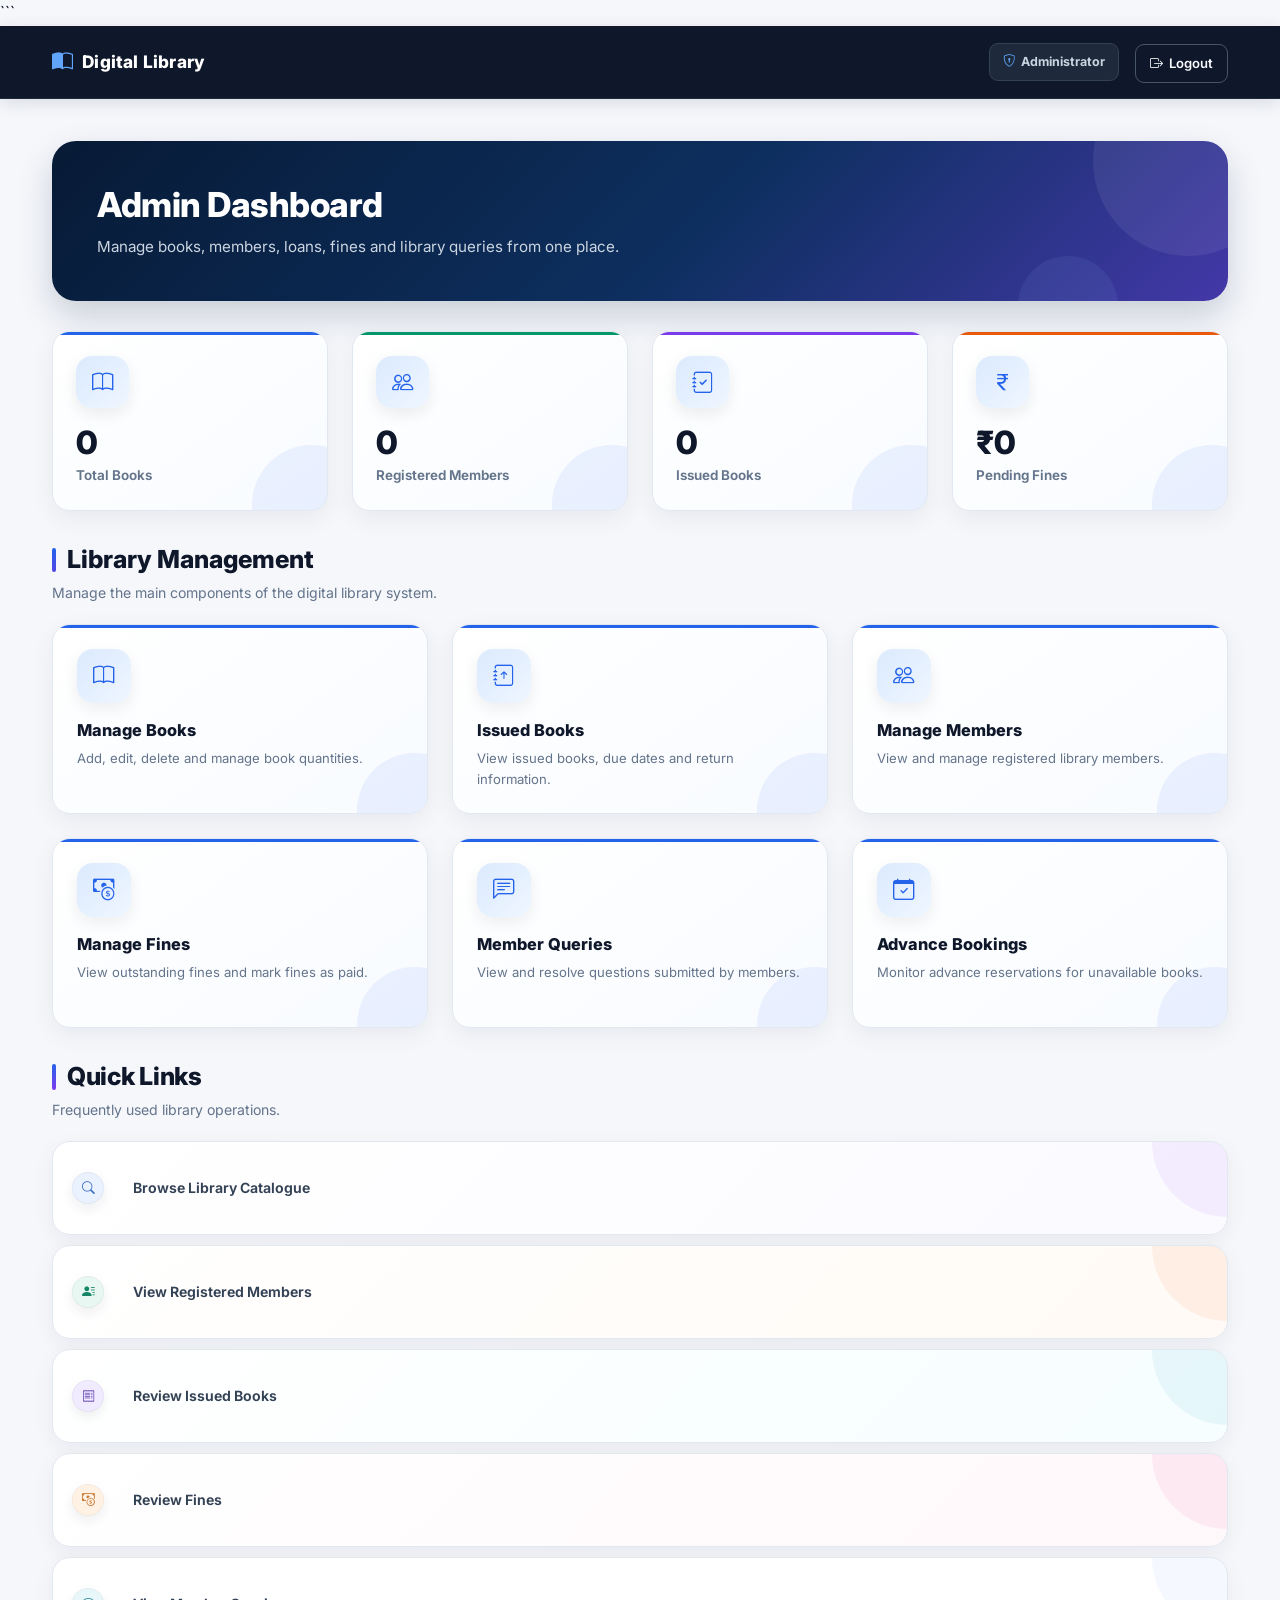
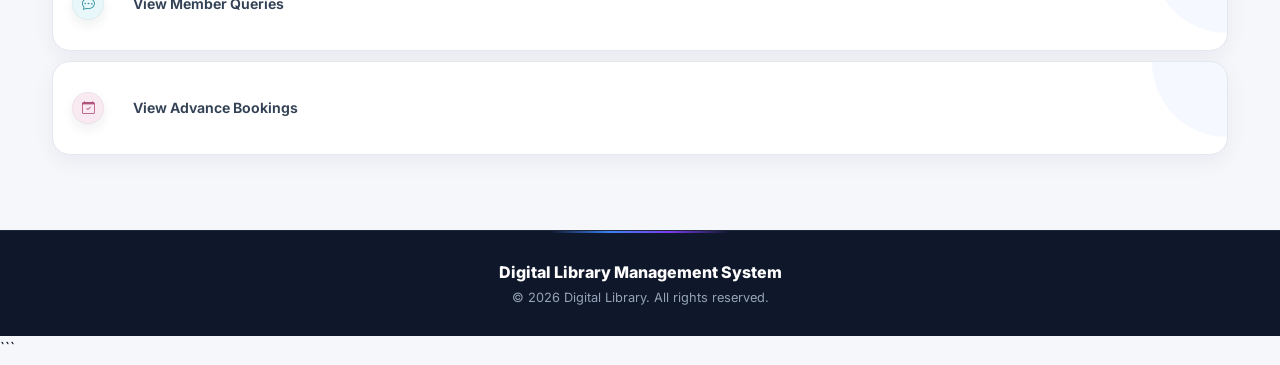
==== frontend/admin-dashboard.html @ 1538d386 "Add frontend and CORS configuration" ====
<!DOCTYPE html>

<html lang="en">

<head>

    <meta charset="UTF-8">

    <meta name="viewport"
          content="width=device-width, initial-scale=1.0">

    <title>Admin Dashboard | Digital Library</title>

    <!-- Bootstrap -->
    <link
        href="https://cdn.jsdelivr.net/npm/bootstrap@5.3.3/dist/css/bootstrap.min.css"
        rel="stylesheet">

    <!-- Bootstrap Icons -->
    <link
        href="https://cdn.jsdelivr.net/npm/bootstrap-icons@1.11.3/font/bootstrap-icons.css"
        rel="stylesheet">

    <!-- Google Font -->
    <link
        href="https://fonts.googleapis.com/css2?family=Inter:wght@400;500;600;700;800&display=swap"
        rel="stylesheet">

    <!-- Project CSS -->
    <link rel="stylesheet" href="css/style.css">

</head>

<body>

```
<!-- ================= NAVBAR ================= -->

<nav class="navbar admin-navbar">

    <div class="container">

        <a href="admin-dashboard.html" class="brand">

            <i class="bi bi-book-half"></i>

            Digital Library

        </a>


        <div class="d-flex align-items-center gap-3">

            <span class="admin-badge">

                <i class="bi bi-shield-lock"></i>

                Administrator

            </span>


            <button
                class="logout-btn"
                onclick="logout()">

                <i class="bi bi-box-arrow-right"></i>

                Logout

            </button>

        </div>

    </div>

</nav>


<!-- ================= MAIN ================= -->

<main class="dashboard-container">

    <div class="container">


        <!-- ================= WELCOME ================= -->

        <div>

            <h1 class="welcome-title">

                Admin Dashboard

            </h1>

            <p class="welcome-text">

                Manage books, members, loans, fines and library queries from one place.

            </p>

        </div>


        <!-- ================= STATISTICS ================= -->

        <div class="row g-4">


            <!-- TOTAL BOOKS -->

            <div class="col-12 col-md-6 col-lg-3">

                <div class="stat-card">

                    <div class="stat-icon">

                        <i class="bi bi-book"></i>

                    </div>

                    <div
                        id="totalBooks"
                        class="stat-number">

                        0

                    </div>

                    <div class="stat-label">

                        Total Books

                    </div>

                </div>

            </div>


            <!-- TOTAL MEMBERS -->

            <div class="col-12 col-md-6 col-lg-3">

                <div class="stat-card">

                    <div class="stat-icon">

                        <i class="bi bi-people"></i>

                    </div>

                    <div
                        id="totalMembers"
                        class="stat-number">

                        0

                    </div>

                    <div class="stat-label">

                        Registered Members

                    </div>

                </div>

            </div>


            <!-- ISSUED BOOKS -->

            <div class="col-12 col-md-6 col-lg-3">

                <div class="stat-card">

                    <div class="stat-icon">

                        <i class="bi bi-journal-check"></i>

                    </div>

                    <div
                        id="issuedBooks"
                        class="stat-number">

                        0

                    </div>

                    <div class="stat-label">

                        Issued Books

                    </div>

                </div>

            </div>


            <!-- PENDING FINES -->

            <div class="col-12 col-md-6 col-lg-3">

                <div class="stat-card">

                    <div class="stat-icon">

                        <i class="bi bi-currency-rupee"></i>

                    </div>

                    <div
                        id="pendingFines"
                        class="stat-number">

                        ₹0

                    </div>

                    <div class="stat-label">

                        Pending Fines

                    </div>

                </div>

            </div>

        </div>


        <!-- ================= MANAGEMENT ================= -->

        <section class="dashboard-section">

            <h2 class="section-title">

                Library Management

            </h2>

            <p class="section-description">

                Manage the main components of the digital library system.

            </p>


            <div class="row g-4">


                <!-- BOOKS -->

                <div class="col-12 col-md-6 col-lg-4">

                    <a
                        href="admin-books.html"
                        class="action-card">

                        <div class="action-icon">

                            <i class="bi bi-book"></i>

                        </div>

                        <div class="action-title">

                            Manage Books

                        </div>

                        <p class="action-description">

                            Add, edit, delete and manage book quantities.

                        </p>

                    </a>

                </div>


                <!-- ISSUED BOOKS -->

                <div class="col-12 col-md-6 col-lg-4">

                    <a
                        href="admin-issued-books.html"
                        class="action-card">

                        <div class="action-icon">

                            <i class="bi bi-journal-arrow-up"></i>

                        </div>

                        <div class="action-title">

                            Issued Books

                        </div>

                        <p class="action-description">

                            View issued books, due dates and return information.

                        </p>

                    </a>

                </div>


                <!-- MEMBERS -->

                <div class="col-12 col-md-6 col-lg-4">

                    <a
                        href="admin-users.html"
                        class="action-card">

                        <div class="action-icon">

                            <i class="bi bi-people"></i>

                        </div>

                        <div class="action-title">

                            Manage Members

                        </div>

                        <p class="action-description">

                            View and manage registered library members.

                        </p>

                    </a>

                </div>


                <!-- FINES -->

                <div class="col-12 col-md-6 col-lg-4">

                    <a
                        href="admin-fines.html"
                        class="action-card">

                        <div class="action-icon">

                            <i class="bi bi-cash-coin"></i>

                        </div>

                        <div class="action-title">

                            Manage Fines

                        </div>

                        <p class="action-description">

                            View outstanding fines and mark fines as paid.

                        </p>

                    </a>

                </div>


                <!-- QUERIES -->

                <div class="col-12 col-md-6 col-lg-4">

                    <a
                        href="admin-queries.html"
                        class="action-card">

                        <div class="action-icon">

                            <i class="bi bi-chat-left-text"></i>

                        </div>

                        <div class="action-title">

                            Member Queries

                        </div>

                        <p class="action-description">

                            View and resolve questions submitted by members.

                        </p>

                    </a>

                </div>


                <!-- BOOKINGS -->

                <div class="col-12 col-md-6 col-lg-4">

                    <a
                        href="admin-bookings.html"
                        class="action-card">

                        <div class="action-icon">

                            <i class="bi bi-calendar-check"></i>

                        </div>

                        <div class="action-title">

                            Advance Bookings

                        </div>

                        <p class="action-description">

                            Monitor advance reservations for unavailable books.

                        </p>

                    </a>

                </div>

            </div>

        </section>


        <!-- ================= QUICK LINKS ================= -->

        <section class="dashboard-section">

            <h2 class="section-title">

                Quick Links

            </h2>

            <p class="section-description">

                Frequently used library operations.

            </p>


            <!-- BROWSE CATALOGUE -->

            <a
                href="books.html"
                class="quick-link">

                <i class="bi bi-search"></i>

                Browse Library Catalogue

            </a>


            <!-- REGISTERED MEMBERS -->

            <a
                href="admin-users.html"
                class="quick-link">

                <i class="bi bi-person-lines-fill"></i>

                View Registered Members

            </a>


            <!-- ISSUED BOOKS -->

            <a
                href="admin-issued-books.html"
                class="quick-link">

                <i class="bi bi-receipt"></i>

                Review Issued Books

            </a>


            <!-- FINES -->

            <a
                href="admin-fines.html"
                class="quick-link">

                <i class="bi bi-cash-coin"></i>

                Review Fines

            </a>


            <!-- MEMBER QUERIES -->

            <a
                href="admin-queries.html"
                class="quick-link">

                <i class="bi bi-chat-dots"></i>

                View Member Queries

            </a>


            <!-- ADVANCE BOOKINGS -->

            <a
                href="admin-bookings.html"
                class="quick-link">

                <i class="bi bi-calendar-check"></i>

                View Advance Bookings

            </a>

        </section>

    </div>

</main>


<!-- ================= FOOTER ================= -->

<footer class="admin-footer">

    <div class="container">

        <strong>

            Digital Library Management System

        </strong>

        <br>

        © 2026 Digital Library. All rights reserved.

    </div>

</footer>


<!-- ================= JAVASCRIPT ================= -->

<script>

    function logout() {

        localStorage.removeItem("token");
        localStorage.removeItem("role");
        localStorage.removeItem("userName");
        localStorage.removeItem("userEmail");

        sessionStorage.removeItem("token");
        sessionStorage.removeItem("role");
        sessionStorage.removeItem("userName");
        sessionStorage.removeItem("userEmail");

        window.location.href = "login.html";
    }

</script>


<!-- Bootstrap JS -->

<script
    src="https://cdn.jsdelivr.net/npm/bootstrap@5.3.3/dist/js/bootstrap.bundle.min.js">
</script>
```

</body>

</html>
---- frontend/css/style.css ----
/* =========================================================
   DIGITAL LIBRARY MANAGEMENT SYSTEM
   PROFESSIONAL GLOBAL STYLESHEET
   ========================================================= */

/* =========================================================
   1. ROOT VARIABLES
   ========================================================= */

:root {
    --primary: #2563eb;
    --primary-dark: #1d4ed8;
    --primary-light: #eff6ff;

    --secondary: #0f172a;
    --secondary-light: #1e293b;

    --success: #16a34a;
    --success-light: #dcfce7;

    --warning: #d97706;
    --warning-light: #fef3c7;

    --danger: #dc2626;
    --danger-light: #fee2e2;

    --info: #0891b2;
    --info-light: #cffafe;

    --purple: #7c3aed;
    --purple-light: #f5f3ff;

    --orange: #ea580c;
    --orange-light: #fff7ed;

    --white: #ffffff;

    --bg: #f8fafc;
    --bg-soft: #f1f5f9;

    --text: #0f172a;
    --text-secondary: #475569;
    --text-muted: #64748b;

    --border: #e2e8f0;
    --border-light: #e5e7eb;

    --shadow-sm: 0 4px 12px rgba(15, 23, 42, 0.05);
    --shadow-md: 0 10px 30px rgba(15, 23, 42, 0.08);
    --shadow-lg: 0 20px 50px rgba(15, 23, 42, 0.12);

    --radius-sm: 8px;
    --radius-md: 12px;
    --radius-lg: 18px;
    --radius-xl: 24px;

    --transition: 0.25s ease;
}


/* =========================================================
   2. GLOBAL RESET
   ========================================================= */

html {
    scroll-behavior: smooth;
}

body {
    margin: 0;
    padding: 0;

    background: var(--white);
    color: var(--text);

    font-family:
        Inter,
        -apple-system,
        BlinkMacSystemFont,
        "Segoe UI",
        Roboto,
        Arial,
        sans-serif;

    line-height: 1.6;
    -webkit-font-smoothing: antialiased;
    text-rendering: optimizeLegibility;
}

* {
    box-sizing: border-box;
}

img {
    max-width: 100%;
}

a {
    text-decoration: none;
}

button,
a,
input,
select,
textarea {
    font-family: inherit;
}


/* =========================================================
   3. BOOTSTRAP OVERRIDES
   ========================================================= */

.container {
    max-width: 1200px;
}

.text-primary {
    color: var(--primary) !important;
}

.bg-primary {
    background-color: var(--primary) !important;
}

.border-primary {
    border-color: var(--primary) !important;
}


/* =========================================================
   4. NAVBAR
   ========================================================= */

.navbar {
    position: relative;
    z-index: 1000;

    background: rgba(255, 255, 255, 0.96) !important;

    border-bottom: 1px solid var(--border-light);

    box-shadow: var(--shadow-sm);

    backdrop-filter: blur(14px);
    -webkit-backdrop-filter: blur(14px);

    transition:
        background var(--transition),
        box-shadow var(--transition);
}

.navbar-brand {
    display: inline-flex;
    align-items: center;

    color: var(--secondary) !important;

    font-weight: 800;
    letter-spacing: -0.3px;
}

.navbar-brand:hover {
    color: var(--primary) !important;
}

.brand-icon {
    width: 38px;
    height: 38px;

    display: inline-flex;
    align-items: center;
    justify-content: center;

    margin-right: 9px;

    border-radius: 10px;

    background: var(--primary);
    color: var(--white);

    box-shadow:
        0 6px 14px rgba(37, 99, 235, 0.25);
}

.brand-name {
    color: var(--secondary);
    font-weight: 800;
}

.navbar .nav-link {
    margin: 3px 0;
    padding: 8px 14px !important;

    border-radius: 8px;

    color: var(--text-secondary) !important;

    font-weight: 500;

    transition:
        color var(--transition),
        background var(--transition);
}

.navbar .nav-link:hover {
    color: var(--primary) !important;
    background: var(--primary-light);
}

.navbar .nav-link.active {
    color: var(--primary) !important;
    background: var(--primary-light);
}

.navbar .login-link {
    color: var(--text) !important;
    font-weight: 600;
}

.navbar .login-link:hover {
    color: var(--primary) !important;
}

.navbar .btn {
    border-radius: 10px;
    font-weight: 600;
}


/* =========================================================
   5. BUTTONS
   ========================================================= */

.btn {
    border-radius: 10px;

    font-weight: 600;

    transition:
        transform var(--transition),
        box-shadow var(--transition),
        background var(--transition),
        border-color var(--transition);
}

.btn:hover {
    transform: translateY(-2px);
}

.btn:active {
    transform: translateY(0);
}

.btn-primary {
    background: var(--primary) !important;
    border-color: var(--primary) !important;
    color: var(--white) !important;
}

.btn-primary:hover {
    background: var(--primary-dark) !important;
    border-color: var(--primary-dark) !important;

    box-shadow:
        0 8px 20px rgba(37, 99, 235, 0.22);
}

.btn-outline-primary {
    color: var(--primary) !important;
    border-color: var(--primary) !important;
}

.btn-outline-primary:hover {
    background: var(--primary) !important;
    border-color: var(--primary) !important;
    color: var(--white) !important;
}

.btn-success {
    background: var(--success) !important;
    border-color: var(--success) !important;
    color: var(--white) !important;
}

.btn-danger {
    background: var(--danger) !important;
    border-color: var(--danger) !important;
    color: var(--white) !important;
}

.btn-secondary {
    background: var(--secondary) !important;
    border-color: var(--secondary) !important;
    color: var(--white) !important;
}

.btn-outline-dark {
    background: var(--white) !important;
    border-color: #cbd5e1 !important;
    color: var(--secondary) !important;
}

.btn-outline-dark:hover {
    background: var(--bg) !important;
    border-color: #94a3b8 !important;
    color: var(--secondary) !important;
}


/* =========================================================
   6. HOMEPAGE HERO
   ========================================================= */

.hero-section {
    position: relative;

    min-height: 650px;

    display: flex;
    align-items: center;

    overflow: hidden;

    padding: 90px 0;

    background: var(--secondary);

    isolation: isolate;
}


/* Hero image */

.hero-background-image {
    position: absolute;

    inset: 0;

    width: 100%;
    height: 100%;

    max-width: none;

    object-fit: cover;
    object-position: center right;

    z-index: -3;
}


/* Dark overlay */

.hero-section::before {
    content: "";

    position: absolute;

    inset: 0;

    background:
        linear-gradient(
            90deg,
            rgba(5, 20, 45, 0.98) 0%,
            rgba(5, 20, 45, 0.94) 25%,
            rgba(5, 20, 45, 0.78) 45%,
            rgba(5, 20, 45, 0.40) 70%,
            rgba(5, 20, 45, 0.12) 100%
        );

    z-index: -2;
}


/* Extra subtle overlay */

.hero-overlay {
    position: absolute;

    inset: 0;

    background:
        radial-gradient(
            circle at 75% 35%,
            rgba(37, 99, 235, 0.18),
            transparent 35%
        );

    z-index: -1;

    pointer-events: none;
}


/* Hero container */

.hero-section .container,
.hero-container {
    position: relative;
    z-index: 2;
}


/* Hero content */

.hero-content {
    max-width: 720px;
}

.hero-badge {
    display: inline-flex;
    align-items: center;
    gap: 8px;

    margin-bottom: 24px;

    padding: 8px 15px;

    border: 1px solid rgba(147, 197, 253, 0.35);
    border-radius: 999px;

    background: rgba(37, 99, 235, 0.16);

    color: #bfdbfe;

    font-size: 0.88rem;
    font-weight: 600;

    backdrop-filter: blur(8px);
}

.hero-badge i {
    color: #93c5fd;
}

.hero-title {
    max-width: 700px;

    margin: 0 0 24px;

    color: var(--white);

    font-size: clamp(3rem, 5vw, 4.8rem);

    line-height: 1.03;

    font-weight: 800;

    letter-spacing: -0.045em;
}

.hero-title span {
    color: #60a5fa;
}

.hero-description {
    max-width: 650px;

    margin: 0 0 32px;

    color: #cbd5e1;

    font-size: 1.08rem;

    line-height: 1.8;
}


/* Hero buttons */

.hero-buttons {
    display: flex;
    align-items: center;
    gap: 14px;

    flex-wrap: wrap;
}

.hero-primary-btn {
    min-height: 52px;

    padding: 13px 22px;

    background: var(--primary) !important;
    border-color: var(--primary) !important;

    color: var(--white) !important;

    box-shadow:
        0 10px 25px rgba(37, 99, 235, 0.25);
}

.hero-primary-btn:hover {
    background: var(--primary-dark) !important;

    box-shadow:
        0 14px 30px rgba(37, 99, 235, 0.32);
}

.hero-secondary-btn {
    min-height: 52px;

    padding: 13px 22px;

    border: 1px solid rgba(255, 255, 255, 0.30) !important;

    background: rgba(255, 255, 255, 0.08) !important;

    color: var(--white) !important;

    backdrop-filter: blur(10px);
}

.hero-secondary-btn:hover {
    background: rgba(255, 255, 255, 0.15) !important;

    border-color: rgba(255, 255, 255, 0.45) !important;
}


/* Hero stats */

.hero-stats {
    display: flex;
    align-items: center;

    gap: 30px;

    margin-top: 42px;

    flex-wrap: wrap;
}

.hero-stat {
    display: flex;
    align-items: center;
    gap: 11px;
}

.hero-stat-icon {
    width: 40px;
    height: 40px;

    display: flex;
    align-items: center;
    justify-content: center;

    border-radius: 10px;

    background: rgba(37, 99, 235, 0.18);

    color: #93c5fd;
}

.hero-stat strong {
    display: block;

    color: var(--white);

    font-size: 1.05rem;
    font-weight: 750;
}

.hero-stat span {
    display: block;

    color: #94a3b8;

    font-size: 0.78rem;
}


/* Old hero trust support */

.hero-trust {
    display: flex;
    align-items: center;
    gap: 9px;

    margin-top: 25px;

    color: #cbd5e1;
}

.hero-trust .trust-icon {
    width: 22px;
    height: 22px;

    display: inline-flex;
    align-items: center;
    justify-content: center;

    border-radius: 50%;

    background: var(--success-light);
    color: var(--success);

    font-size: 0.75rem;
}


/* =========================================================
   7. OLD / OPTIONAL HERO VISUAL
   ========================================================= */

.hero-visual {
    position: relative;

    width: 100%;

    padding: 20px;
}

.library-preview-card {
    position: relative;

    padding: 22px;

    border: 1px solid rgba(255, 255, 255, 0.15);
    border-radius: 20px;

    background: rgba(255, 255, 255, 0.95);

    box-shadow:
        0 25px 60px rgba(0, 0, 0, 0.18);

    backdrop-filter: blur(12px);
}

.preview-header {
    display: flex;
    align-items: center;
    justify-content: space-between;

    margin-bottom: 18px;
}

.profile-circle {
    width: 38px;
    height: 38px;

    display: flex;
    align-items: center;
    justify-content: center;

    border-radius: 50%;

    background: var(--primary-light);
    color: var(--primary);
}

.preview-search {
    height: 42px;

    display: flex;
    align-items: center;

    padding: 0 13px;

    border: 1px solid var(--border);
    border-radius: 10px;

    background: var(--bg);

    color: var(--text-muted);
}

.stat-card {
    padding: 15px;

    border: 1px solid var(--border);
    border-radius: 14px;

    background: var(--white);
}

.stat-icon {
    width: 38px;
    height: 38px;

    display: flex;
    align-items: center;
    justify-content: center;

    margin-bottom: 10px;

    border-radius: 10px;
}

.stat-icon.blue {
    background: var(--primary-light);
    color: var(--primary);
}

.stat-icon.green {
    background: var(--success-light);
    color: var(--success);
}

.recent-book {
    display: flex;
    align-items: center;
    gap: 12px;

    padding: 12px;

    border: 1px solid var(--border);
    border-radius: 12px;

    background: var(--white);
}

.book-cover {
    width: 42px;
    height: 55px;

    flex-shrink: 0;

    display: flex;
    align-items: center;
    justify-content: center;

    border-radius: 6px;

    background:
        linear-gradient(
            135deg,
            #1d4ed8,
            #60a5fa
        );

    color: var(--white);
}

.available-badge {
    display: inline-block;

    padding: 5px 10px;

    border-radius: 999px;

    background: var(--success-light);
    color: #15803d;

    font-size: 0.72rem;
    font-weight: 700;
}

.floating-card {
    position: absolute;

    right: -10px;
    bottom: 5px;

    display: flex;
    align-items: center;
    gap: 10px;

    max-width: 280px;

    padding: 14px 17px;

    border: 1px solid var(--border);
    border-radius: 15px;

    background: var(--white);

    box-shadow:
        0 18px 40px rgba(15, 23, 42, 0.14);
}

.floating-icon {
    width: 36px;
    height: 36px;

    display: flex;
    align-items: center;
    justify-content: center;

    flex-shrink: 0;

    border-radius: 9px;

    background: var(--success-light);
    color: var(--success);
}


/* =========================================================
   8. STATISTICS SECTION
   ========================================================= */

.stats-section {
    padding: 70px 0;

    background: var(--bg);

    border-top: 1px solid var(--border-light);
    border-bottom: 1px solid var(--border-light);
}

.stats-section .main-stat {
    padding: 20px;

    text-align: center;
}

.stats-section .main-stat h3,
.stats-section .main-stat .stat-number {
    margin-bottom: 8px;

    color: var(--secondary);

    font-size: 2.2rem;

    line-height: 1.1;

    font-weight: 800;

    letter-spacing: -0.03em;
}

.stats-section .main-stat p {
    margin: 0;

    color: var(--text-muted);

    font-size: 0.95rem;
    font-weight: 500;
}


/* =========================================================
   9. FEATURES SECTION
   ========================================================= */

.features-section {
    position: relative;

    padding: 90px 0;

    background: var(--white);
}

.features-section .section-heading {
    max-width: 700px;

    margin: 0 auto 55px;

    text-align: center;
}

.features-section .section-heading h2,
.section-heading h2 {
    margin-bottom: 14px;

    color: var(--secondary);

    font-size: clamp(2rem, 4vw, 2.8rem);

    line-height: 1.15;

    font-weight: 800;

    letter-spacing: -0.035em;
}

.features-section .section-heading p,
.section-heading p {
    max-width: 620px;

    margin: 0 auto;

    color: var(--text-muted);

    font-size: 1rem;

    line-height: 1.7;
}


/* Feature card */

.features-section .feature-card {
    position: relative;

    height: 100%;

    padding: 30px;

    overflow: hidden;

    border: 1px solid var(--border-light);
    border-radius: 18px;

    background: var(--white);

    box-shadow:
        0 5px 18px rgba(15, 23, 42, 0.04);

    transition:
        transform 0.3s ease,
        box-shadow 0.3s ease,
        border-color 0.3s ease;
}

.features-section .feature-card::before {
    content: "";

    position: absolute;

    top: 0;
    left: 30px;
    right: 30px;

    height: 3px;

    border-radius: 0 0 8px 8px;

    background: var(--primary);

    opacity: 0;

    transition: opacity 0.3s ease;
}

.features-section .feature-card:hover {
    transform: translateY(-7px);

    border-color: #dbeafe;

    box-shadow:
        0 18px 40px rgba(15, 23, 42, 0.09);
}

.features-section .feature-card:hover::before {
    opacity: 1;
}


/* Feature icon */

.features-section .feature-icon {
    width: 52px;
    height: 52px;

    display: flex;
    align-items: center;
    justify-content: center;

    margin-bottom: 22px;

    border-radius: 14px;

    font-size: 1.3rem;
}

.feature-icon.blue {
    background: var(--primary-light);
    color: var(--primary);
}

.feature-icon.purple {
    background: var(--purple-light);
    color: var(--purple);
}

.feature-icon.green {
    background: #f0fdf4;
    color: var(--success);
}

.feature-icon.orange {
    background: var(--orange-light);
    color: var(--orange);
}

.feature-icon.red {
    background: #fef2f2;
    color: var(--danger);
}

.feature-icon.cyan {
    background: #ecfeff;
    color: var(--info);
}

.features-section .feature-card h4 {
    margin-bottom: 11px;

    color: var(--secondary);

    font-size: 1.15rem;

    font-weight: 700;
}

.features-section .feature-card p {
    margin: 0;

    color: var(--text-muted);

    font-size: 0.93rem;

    line-height: 1.7;
}


/* =========================================================
   10. CTA SECTION
   ========================================================= */

.cta-section {
    padding: 90px 0;

    background: var(--white);
}

.cta-section .cta-card {
    position: relative;

    overflow: hidden;

    padding: 65px 45px;

    border-radius: 24px;

    background:
        linear-gradient(
            135deg,
            #0f172a,
            #172554
        );

    text-align: center;

    box-shadow:
        0 20px 50px rgba(15, 23, 42, 0.15);
}

.cta-section .cta-card::before {
    content: "";

    position: absolute;

    width: 260px;
    height: 260px;

    top: -130px;
    right: -80px;

    border-radius: 50%;

    background: rgba(37, 99, 235, 0.18);
}

.cta-section .cta-card::after {
    content: "";

    position: absolute;

    width: 220px;
    height: 220px;

    bottom: -120px;
    left: -80px;

    border-radius: 50%;

    background: rgba(96, 165, 250, 0.10);
}

.cta-card > * {
    position: relative;
    z-index: 2;
}

.cta-icon {
    width: 58px;
    height: 58px;

    display: flex;
    align-items: center;
    justify-content: center;

    margin: 0 auto 20px;

    border-radius: 16px;

    background: rgba(255, 255, 255, 0.10);

    color: #93c5fd;

    font-size: 1.4rem;
}

.cta-card h2,
.cta-card h3 {
    margin-bottom: 14px;

    color: var(--white);

    font-weight: 800;
}

.cta-card p {
    max-width: 650px;

    margin: 0 auto 25px;

    color: #cbd5e1;

    line-height: 1.75;
}


/* =========================================================
   11. CATALOGUE HERO
   ========================================================= */

.catalogue-hero {
    position: relative;

    overflow: hidden;

    padding: 85px 0 75px;

    background:
        linear-gradient(
            135deg,
            #eff6ff 0%,
            #f8fafc 50%,
            #ffffff 100%
        );

    border-bottom: 1px solid var(--border-light);
}

.catalogue-hero::before {
    content: "";

    position: absolute;

    width: 350px;
    height: 350px;

    top: -180px;
    right: -100px;

    border-radius: 50%;

    background: rgba(37, 99, 235, 0.08);
}

.catalogue-hero .container {
    position: relative;
    z-index: 2;
}

.catalogue-hero h1 {
    margin-bottom: 15px;

    color: var(--secondary);

    font-size: clamp(2.4rem, 5vw, 4rem);

    line-height: 1.1;

    font-weight: 800;

    letter-spacing: -0.04em;
}

.catalogue-hero p {
    max-width: 650px;

    margin: 0;

    color: var(--text-secondary);

    font-size: 1.05rem;

    line-height: 1.75;
}


/* =========================================================
   12. SEARCH SECTION
   ========================================================= */

.search-section {
    padding: 40px 0;

    background: var(--white);

    border-bottom: 1px solid var(--border-light);
}

.search-section .form-control,
.search-section .form-select {
    min-height: 48px;

    border: 1px solid var(--border);

    border-radius: 10px;

    color: var(--text);

    box-shadow: none;

    transition:
        border-color var(--transition),
        box-shadow var(--transition);
}

.search-section .form-control:focus,
.search-section .form-select:focus {
    border-color: var(--primary);

    box-shadow:
        0 0 0 3px rgba(37, 99, 235, 0.10);
}


/* =========================================================
   13. BOOK CARDS
   ========================================================= */

.book-card {
    height: 100%;

    overflow: hidden;

    border: 1px solid var(--border);
    border-radius: 16px;

    background: var(--white);

    box-shadow: var(--shadow-sm);

    transition:
        transform 0.3s ease,
        box-shadow 0.3s ease,
        border-color 0.3s ease;
}

.book-card:hover {
    transform: translateY(-5px);

    border-color: #dbeafe;

    box-shadow: var(--shadow-md);
}

.book-card .card-body {
    padding: 22px;
}

.book-card h5,
.book-card .card-title {
    color: var(--secondary);

    font-weight: 700;
}

.book-card p,
.book-card .card-text {
    color: var(--text-secondary);
}

.book-card .badge {
    border-radius: 999px;

    font-weight: 600;
}


/* =========================================================
   14. GENERAL CARDS
   ========================================================= */

.card {
    border: 1px solid var(--border);

    border-radius: var(--radius-lg);

    box-shadow: var(--shadow-sm);

    transition:
        transform var(--transition),
        box-shadow var(--transition);
}

.card:hover {
    box-shadow: var(--shadow-md);
}

.card-title {
    color: var(--secondary);

    font-weight: 700;
}

.card-text {
    color: var(--text-secondary);
}


/* =========================================================
   15. FORMS
   ========================================================= */

.form-label {
    margin-bottom: 7px;

    color: var(--secondary);

    font-weight: 600;
}

.form-control,
.form-select {
    min-height: 46px;

    border: 1px solid var(--border);

    border-radius: 10px;

    color: var(--text);

    background: var(--white);

    box-shadow: none;

    transition:
        border-color var(--transition),
        box-shadow var(--transition);
}

.form-control:focus,
.form-select:focus {
    border-color: var(--primary);

    box-shadow:
        0 0 0 3px rgba(37, 99, 235, 0.10);
}

textarea.form-control {
    min-height: 120px;
    resize: vertical;
}

.form-text {
    color: var(--text-muted);
}


/* =========================================================
   16. TABLES
   ========================================================= */

.table-responsive {
    overflow-x: auto;

    border: 1px solid var(--border);

    border-radius: 14px;

    background: var(--white);
}

.table {
    margin-bottom: 0;
}

.table thead th {
    padding: 15px 16px;

    border-bottom: 1px solid var(--border);

    background: var(--secondary);

    color: var(--white);

    font-size: 0.85rem;

    font-weight: 700;

    white-space: nowrap;
}

.table tbody td {
    padding: 15px 16px;

    color: var(--text-secondary);

    vertical-align: middle;

    border-color: var(--border-light);
}

.table tbody tr {
    transition: background var(--transition);
}

.table tbody tr:hover {
    background: #f8fafc;
}


/* =========================================================
   17. BADGES
   ========================================================= */

.badge {
    padding: 6px 10px;

    border-radius: 999px;

    font-size: 0.75rem;

    font-weight: 700;
}

.badge.bg-success {
    background: var(--success-light) !important;
    color: #15803d !important;
}

.badge.bg-danger {
    background: var(--danger-light) !important;
    color: #b91c1c !important;
}

.badge.bg-warning {
    background: var(--warning-light) !important;
    color: #92400e !important;
}

.badge.bg-primary {
    background: var(--primary-light) !important;
    color: var(--primary) !important;
}


/* =========================================================
   18. MODALS
   ========================================================= */

.modal-content {
    overflow: hidden;

    border: 1px solid var(--border);

    border-radius: 18px;

    box-shadow: var(--shadow-lg);
}

.modal-header {
    padding: 20px 24px;

    border-bottom: 1px solid var(--border);

    background: var(--white);
}

.modal-title {
    color: var(--secondary);

    font-weight: 750;
}

.modal-body {
    padding: 24px;

    color: var(--text-secondary);
}

.modal-footer {
    padding: 16px 24px;

    border-top: 1px solid var(--border);

    background: var(--bg);
}


/* =========================================================
   19. ALERTS
   ========================================================= */

.alert {
    border-radius: 12px;

    border-width: 1px;
}

.alert-success {
    background: var(--success-light);
    border-color: #bbf7d0;
    color: #166534;
}

.alert-danger {
    background: var(--danger-light);
    border-color: #fecaca;
    color: #991b1b;
}

.alert-warning {
    background: var(--warning-light);
    border-color: #fde68a;
    color: #92400e;
}

.alert-info {
    background: var(--info-light);
    border-color: #a5f3fc;
    color: #155e75;
}


/* =========================================================
   20. DASHBOARD
   ========================================================= */

.dashboard-section {
    min-height: calc(100vh - 80px);

    padding: 55px 0;

    background: var(--bg);
}

.dashboard-header {
    margin-bottom: 35px;
}

.dashboard-header h1,
.dashboard-header h2 {
    margin-bottom: 8px;

    color: var(--secondary);

    font-weight: 800;

    letter-spacing: -0.03em;
}

.dashboard-header p {
    margin: 0;

    color: var(--text-muted);
}


/* Dashboard stat card */

.dashboard-stat-card {
    height: 100%;

    padding: 24px;

    border: 1px solid var(--border);

    border-radius: 16px;

    background: var(--white);

    box-shadow: var(--shadow-sm);

    transition:
        transform var(--transition),
        box-shadow var(--transition);
}

.dashboard-stat-card:hover {
    transform: translateY(-3px);

    box-shadow: var(--shadow-md);
}

.dashboard-stat-icon {
    width: 46px;
    height: 46px;

    display: flex;
    align-items: center;
    justify-content: center;

    margin-bottom: 15px;

    border-radius: 12px;

    background: var(--primary-light);
    color: var(--primary);
}

.dashboard-stat-card h3 {
    margin: 0;

    color: var(--secondary);

    font-size: 1.9rem;

    font-weight: 800;
}


/* =========================================================
   BOOKS PAGE - CATALOGUE HERO
   ========================================================= */

.catalogue-hero {
    position: relative !important;
    overflow: hidden !important;
    padding: 78px 20px 72px !important;
    text-align: center !important;

    background:
        linear-gradient(
            135deg,
            #071a35 0%,
            #0b2850 52%,
            #123e70 100%
        ) !important;
}

.catalogue-hero .container {
    position: relative !important;
    z-index: 5 !important;
}


/* ---------------------------------------------------------
   LABEL
   --------------------------------------------------------- */

.catalogue-page-label {
    display: inline-flex !important;
    align-items: center !important;
    gap: 8px !important;

    padding: 8px 14px !important;
    margin-bottom: 18px !important;

    border: 1px solid rgba(255, 255, 255, 0.20) !important;
    border-radius: 50px !important;

    background: rgba(255, 255, 255, 0.08) !important;

    color: #b9d7ff !important;

    font-size: 0.75rem !important;
    font-weight: 700 !important;

    letter-spacing: 1.6px !important;
}

.catalogue-page-label i {
    color: #8fc2ff !important;
}


/* ---------------------------------------------------------
   TITLE
   --------------------------------------------------------- */

.catalogue-page-title {
    margin: 0 auto 16px !important;

    color: #ffffff !important;

    font-size: clamp(2.3rem, 5vw, 3.6rem) !important;

    line-height: 1.1 !important;

    font-weight: 800 !important;

    opacity: 1 !important;
}


/* ---------------------------------------------------------
   DESCRIPTION
   --------------------------------------------------------- */

.catalogue-page-description {
    max-width: 680px !important;

    margin: 0 auto !important;

    color: rgba(255, 255, 255, 0.80) !important;

    font-size: 1.02rem !important;

    line-height: 1.7 !important;

    font-weight: 400 !important;

    opacity: 1 !important;
}


/* ---------------------------------------------------------
   DECORATIVE CIRCLES
   --------------------------------------------------------- */

.catalogue-hero::before {
    content: "" !important;

    position: absolute !important;

    width: 330px !important;
    height: 330px !important;

    border-radius: 50% !important;

    background: rgba(255, 255, 255, 0.05) !important;

    top: -155px !important;
    right: -75px !important;
}

.catalogue-hero::after {
    content: "" !important;

    position: absolute !important;

    width: 230px !important;
    height: 230px !important;

    border-radius: 50% !important;

    background: rgba(13, 110, 253, 0.10) !important;

    bottom: -145px !important;
    left: -75px !important;
}


/* ---------------------------------------------------------
   MOBILE
   --------------------------------------------------------- */

@media (max-width: 768px) {

    .catalogue-hero {
        padding: 62px 20px 68px !important;
    }

    .catalogue-page-title {
        font-size: 2.35rem !important;
    }

    .catalogue-page-description {
        font-size: 0.95rem !important;
    }

}


@media (max-width: 576px) {

    .catalogue-page-title {
        font-size: 2rem !important;
    }

}

.dashboard-stat-card p {
    margin: 5px 0 0;

    color: var(--text-muted);

    font-size: 0.9rem;
}


/* =========================================================
   21. MANAGEMENT CARDS
   ========================================================= */

.management-card {
    height: 100%;

    padding: 26px;

    border: 1px solid var(--border);

    border-radius: 16px;

    background: var(--white);

    box-shadow: var(--shadow-sm);

    transition:
        transform var(--transition),
        box-shadow var(--transition);
}

.management-card:hover {
    transform: translateY(-4px);

    box-shadow: var(--shadow-md);
}

.management-card .icon {
    width: 50px;
    height: 50px;

    display: flex;
    align-items: center;
    justify-content: center;

    margin-bottom: 18px;

    border-radius: 13px;

    background: var(--primary-light);

    color: var(--primary);

    font-size: 1.25rem;
}

.management-card h4 {
    margin-bottom: 8px;

    color: var(--secondary);

    font-weight: 700;
}

.management-card p {
    margin-bottom: 20px;

    color: var(--text-muted);

    font-size: 0.92rem;
}


/* =========================================================
   22. LOADING STATES
   ========================================================= */

.loading-state,
.empty-state,
.error-state {
    padding: 50px 20px;

    text-align: center;
}

.loading-state {
    color: var(--text-muted);
}

.empty-state {
    color: var(--text-secondary);
}

.error-state {
    color: var(--danger);
}

.dashboard-loading {
    padding: 30px;

    text-align: center;

    color: var(--text-muted);
}

.dashboard-loading .spinner-border {
    width: 2rem;
    height: 2rem;

    color: var(--primary);
}


/* =========================================================
   23. PAGINATION
   ========================================================= */

.pagination .page-link {
    border-color: var(--border);

    color: var(--text-secondary);

    border-radius: 8px;

    margin: 0 3px;
}

.pagination .page-link:hover {
    background: var(--primary-light);

    color: var(--primary);

    border-color: #bfdbfe;
}

.pagination .active .page-link {
    background: var(--primary);

    border-color: var(--primary);

    color: var(--white);
}


/* =========================================================
   24. FOOTER
   ========================================================= */

.footer {
    padding: 60px 0 25px;

    background: var(--secondary);

    color: #cbd5e1;

    border-top: 1px solid var(--secondary-light);
}

.footer .brand-name {
    color: var(--white);
}

.footer p {
    color: #94a3b8;

    line-height: 1.7;
}

.footer h5 {
    margin-bottom: 18px;

    color: var(--white);

    font-size: 0.95rem;

    font-weight: 700;
}

.footer a {
    color: #94a3b8;

    text-decoration: none;

    transition: color var(--transition);
}

.footer a:hover {
    color: var(--white);
}

.footer ul {
    padding: 0;
    margin: 0;

    list-style: none;
}

.footer ul li {
    margin-bottom: 10px;
}

.footer .footer-divider {
    height: 1px;

    margin: 35px 0 22px;

    background: var(--secondary-light);
}

.footer .copyright {
    margin: 0;

    color: #64748b;

    font-size: 0.85rem;
}

.footer .social-links {
    display: flex;

    gap: 10px;
}

.footer .social-links a {
    width: 38px;
    height: 38px;

    display: flex;
    align-items: center;
    justify-content: center;

    border: 1px solid #334155;

    border-radius: 10px;

    color: #cbd5e1;

    transition:
        background var(--transition),
        color var(--transition),
        border-color var(--transition),
        transform var(--transition);
}

.footer .social-links a:hover {
    background: var(--primary);

    border-color: var(--primary);

    color: var(--white);

    transform: translateY(-2px);
}


/* =========================================================
   25. ADMIN NAVBAR
   ========================================================= */

.admin-navbar {
    background: var(--secondary) !important;

    border-bottom: 1px solid #1e293b;

    box-shadow: 0 5px 20px rgba(0, 0, 0, 0.15);
}

.admin-navbar .navbar-brand,
.admin-navbar .brand-name {
    color: var(--white) !important;
}

.admin-navbar .nav-link {
    color: #cbd5e1 !important;
}

.admin-navbar .nav-link:hover,
.admin-navbar .nav-link.active {
    color: var(--white) !important;

    background: rgba(255, 255, 255, 0.08);
}


/* =========================================================
   26. ADMIN PAGE
   ========================================================= */

.admin-page {
    min-height: calc(100vh - 70px);

    padding: 50px 0;

    background: var(--bg);
}

.admin-page-header {
    margin-bottom: 30px;
}

.admin-page-header h1 {
    margin-bottom: 7px;

    color: var(--secondary);

    font-weight: 800;

    letter-spacing: -0.03em;
}

.admin-page-header p {
    margin: 0;

    color: var(--text-muted);
}


/* =========================================================
   27. LOGIN / REGISTER
   ========================================================= */

.auth-page {
    min-height: calc(100vh - 70px);

    display: flex;
    align-items: center;

    padding: 50px 0;

    background:
        linear-gradient(
            135deg,
            #eff6ff,
            #f8fafc 50%,
            #ffffff
        );
}

.auth-card {
    width: 100%;
    max-width: 480px;

    margin: 0 auto;

    padding: 35px;

    border: 1px solid var(--border);

    border-radius: 20px;

    background: var(--white);

    box-shadow: var(--shadow-lg);
}

.auth-card h1,
.auth-card h2 {
    margin-bottom: 8px;

    color: var(--secondary);

    font-weight: 800;
}

.auth-card .subtitle {
    margin-bottom: 28px;

    color: var(--text-muted);
}


/* =========================================================
   28. UTILITY CLASSES
   ========================================================= */

.section-padding {
    padding: 90px 0;
}

.rounded-professional {
    border-radius: 16px;
}

.shadow-professional {
    box-shadow: var(--shadow-md);
}

.text-muted-custom {
    color: var(--text-muted) !important;
}

.bg-soft {
    background: var(--bg);
}

.cursor-pointer {
    cursor: pointer;
}


/* =========================================================
   29. MOBILE NAVBAR
   ========================================================= */

@media (max-width: 991px) {

    .navbar .navbar-collapse {
        padding-top: 15px;
    }

    .navbar .nav-link {
        margin: 3px 0;
    }

    .navbar .btn-primary {
        width: 100%;

        margin-top: 8px;
    }

    .hero-section {
        min-height: 600px;

        padding: 75px 0;
    }

    .hero-title {
        font-size: clamp(2.7rem, 8vw, 4rem);
    }

    .hero-visual {
        margin-top: 40px;
    }

    .floating-card {
        right: 0;
    }

    .cta-card {
        padding: 50px 35px;
    }
}


/* =========================================================
   30. TABLET / MOBILE
   ========================================================= */

@media (max-width: 767px) {

    .container {
        width: 92%;
    }

    .hero-section {
        min-height: 620px;

        padding: 65px 0;
    }

    .hero-background-image {
        object-position: 68% center;
    }

    .hero-section::before {
        background:
            linear-gradient(
                90deg,
                rgba(5, 20, 45, 0.97) 0%,
                rgba(5, 20, 45, 0.88) 50%,
                rgba(5, 20, 45, 0.60) 100%
            );
    }

    .hero-title {
        font-size: 2.7rem;

        letter-spacing: -0.035em;
    }

    .hero-description {
        font-size: 1rem;

        line-height: 1.7;
    }

    .hero-buttons {
        flex-direction: column;

        align-items: stretch;
    }

    .hero-section .btn {
        width: 100%;
    }

    .hero-stats {
        gap: 18px;

        margin-top: 32px;
    }

    .hero-stat {
        width: 100%;
    }

    .library-preview-card {
        padding: 18px;

        border-radius: 17px;
    }

    .floating-card {
        position: relative;

        right: auto;
        bottom: auto;

        max-width: 100%;

        margin-top: 15px;
    }

    .stats-section,
    .features-section {
        padding: 65px 0;
    }

    .cta-section {
        padding: 65px 0;
    }

    .cta-card,
    .cta-section .cta-card {
        padding: 40px 25px;

        border-radius: 18px;
    }

    .feature-card,
    .features-section .feature-card {
        padding: 25px;
    }

    .table-responsive {
        border-radius: 12px;
    }

    .admin-page {
        padding: 40px 0;
    }

    .dashboard-section {
        padding: 40px 0;
    }

    .auth-card {
        padding: 28px 22px;
    }

    .footer {
        padding: 45px 0 20px;
    }

    .footer .footer-divider {
        margin: 25px 0 18px;
    }

    .footer .social-links {
        margin-top: 15px;
    }
}


/* =========================================================
   31. SMALL MOBILE
   ========================================================= */

@media (max-width: 480px) {

    .hero-section {
        min-height: 650px;

        padding: 55px 0;
    }

    .hero-title {
        font-size: 2.15rem;
    }

    .hero-description {
        font-size: 0.95rem;
    }

    .hero-badge {
        font-size: 0.78rem;
    }

    .hero-stats {
        display: block;
    }

    .hero-stat {
        margin-bottom: 15px;
    }

    .section-heading h2,
    .features-section .section-heading h2 {
        font-size: 1.9rem;
    }

    .stats-section .main-stat h3,
    .stats-section .main-stat .stat-number {
        font-size: 2rem;
    }

    .catalogue-hero {
        padding: 60px 0 55px;
    }

    .catalogue-hero h1 {
        font-size: 2.25rem;
    }

    .cta-section .cta-card {
        padding: 35px 20px;
    }

    .management-card {
        padding: 22px;
    }

    .table thead th,
    .table tbody td {
        padding: 12px;
        font-size: 0.82rem;
    }
}


/* =========================================================
   32. ACCESSIBILITY
   ========================================================= */

:focus-visible {
    outline: 3px solid rgba(37, 99, 235, 0.30);

    outline-offset: 3px;
}

::selection {
    background: rgba(37, 99, 235, 0.18);

    color: var(--secondary);
}
/* =========================================================
   FINAL BOOKS CATALOGUE HERO
   ========================================================= */

.catalogue-hero {
    position: relative !important;
    overflow: hidden !important;

    padding: 78px 20px 72px !important;

    text-align: center !important;

    background:
        linear-gradient(
            135deg,
            #071a35 0%,
            #0b2850 55%,
            #123e70 100%
        ) !important;
}


/* Keep hero content above decorative elements */

.catalogue-hero .container {
    position: relative !important;
    z-index: 10 !important;
}


/* =========================================================
   CATALOGUE LABEL
   ========================================================= */

.catalogue-hero .catalogue-label {
    display: inline-flex !important;

    align-items: center !important;
    justify-content: center !important;

    padding: 8px 15px !important;

    margin-bottom: 18px !important;

    border: 1px solid rgba(255, 255, 255, 0.20) !important;

    border-radius: 50px !important;

    background: rgba(255, 255, 255, 0.08) !important;

    color: #b9d7ff !important;

    font-size: 0.75rem !important;

    font-weight: 700 !important;

    letter-spacing: 1.6px !important;

    opacity: 1 !important;
}


/* =========================================================
   CATALOGUE TITLE
   ========================================================= */

.catalogue-hero .catalogue-title {
    margin: 0 auto 16px !important;

    color: #ffffff !important;

    font-size: clamp(2.3rem, 5vw, 3.6rem) !important;

    line-height: 1.1 !important;

    font-weight: 800 !important;

    opacity: 1 !important;

    text-shadow: none !important;
}


/* =========================================================
   CATALOGUE DESCRIPTION
   ========================================================= */

.catalogue-hero .catalogue-description {
    max-width: 680px !important;

    margin: 0 auto !important;

    color: rgba(255, 255, 255, 0.80) !important;

    font-size: 1.02rem !important;

    line-height: 1.7 !important;

    font-weight: 400 !important;

    opacity: 1 !important;
}


/* =========================================================
   DECORATIVE CIRCLE - TOP RIGHT
   ========================================================= */

.catalogue-hero::before {
    content: "" !important;

    position: absolute !important;

    width: 330px !important;
    height: 330px !important;

    top: -155px !important;
    right: -75px !important;

    border-radius: 50% !important;

    background: rgba(255, 255, 255, 0.05) !important;

    z-index: 1 !important;
}


/* =========================================================
   DECORATIVE CIRCLE - BOTTOM LEFT
   ========================================================= */

.catalogue-hero::after {
    content: "" !important;

    position: absolute !important;

    width: 230px !important;
    height: 230px !important;

    bottom: -145px !important;
    left: -75px !important;

    border-radius: 50% !important;

    background: rgba(13, 110, 253, 0.10) !important;

    z-index: 1 !important;
}


/* =========================================================
   MOBILE
   ========================================================= */

@media (max-width: 768px) {

    .catalogue-hero {
        padding: 62px 20px 68px !important;
    }

    .catalogue-hero .catalogue-title {
        font-size: 2.35rem !important;
    }

    .catalogue-hero .catalogue-description {
        font-size: 0.95rem !important;
    }

}


@media (max-width: 576px) {

    .catalogue-hero .catalogue-title {
        font-size: 2rem !important;
    }

}
/* =========================================================
   BOOKS CATALOGUE — PROFESSIONAL BOOK CARDS
   ========================================================= */

#booksContainer {
    align-items: stretch;
}


/* ---------------------------------------------------------
   CARD
   --------------------------------------------------------- */

#booksContainer .card {
    height: 100%;
    border: 1px solid #e5e9f0 !important;
    border-radius: 18px !important;
    background: #ffffff !important;
    overflow: hidden;

    box-shadow: 0 6px 20px rgba(15, 23, 42, 0.06) !important;

    transition:
        transform 0.25s ease,
        box-shadow 0.25s ease,
        border-color 0.25s ease;
}

#booksContainer .card:hover {
    transform: translateY(-6px);

    border-color: #cfe0ff !important;

    box-shadow:
        0 18px 40px rgba(15, 23, 42, 0.12) !important;
}


/* ---------------------------------------------------------
   CARD BODY
   --------------------------------------------------------- */

#booksContainer .card-body {
    min-height: 285px;

    padding: 24px !important;

    display: flex;
    flex-direction: column;
}


/* ---------------------------------------------------------
   BOOK ICON
   --------------------------------------------------------- */

#booksContainer .book-icon {
    width: 52px;
    height: 52px;

    display: flex;
    align-items: center;
    justify-content: center;

    margin-bottom: 17px;

    border-radius: 13px;

    background: #edf4ff;

    color: #0d6efd;

    font-size: 1.3rem;
}


/* ---------------------------------------------------------
   BOOK TITLE
   --------------------------------------------------------- */

#booksContainer .card-title {
    margin-bottom: 12px !important;

    color: #172033 !important;

    font-size: 1.08rem !important;

    line-height: 1.45;

    font-weight: 750 !important;
}


/* ---------------------------------------------------------
   BOOK INFORMATION
   --------------------------------------------------------- */

#booksContainer .card-text {
    margin-bottom: 8px !important;

    color: #697586 !important;

    font-size: 0.87rem;

    line-height: 1.6;
}

#booksContainer .card-text strong {
    color: #344054 !important;

    font-weight: 700;
}


/* ---------------------------------------------------------
   CATEGORY BADGE
   --------------------------------------------------------- */

#booksContainer .badge.bg-primary {
    padding: 7px 11px !important;

    border-radius: 50px !important;

    background: #edf4ff !important;

    color: #0d6efd !important;

    font-size: 0.70rem !important;

    font-weight: 700 !important;
}


/* ---------------------------------------------------------
   AVAILABILITY BADGES
   --------------------------------------------------------- */

#booksContainer .badge.bg-success {
    padding: 7px 11px !important;

    border-radius: 50px !important;

    background: #eaf8f0 !important;

    color: #16834d !important;

    font-size: 0.70rem !important;

    font-weight: 700 !important;
}

#booksContainer .badge.bg-danger {
    padding: 7px 11px !important;

    border-radius: 50px !important;

    background: #fff0f0 !important;

    color: #d13b3b !important;

    font-size: 0.70rem !important;

    font-weight: 700 !important;
}


/* ---------------------------------------------------------
   VIEW DETAILS BUTTON
   --------------------------------------------------------- */

#booksContainer .btn-primary {
    margin-top: auto;

    min-height: 44px;

    border: none !important;

    border-radius: 10px !important;

    background: #0d6efd !important;

    color: #ffffff !important;

    font-size: 0.86rem;

    font-weight: 700;

    box-shadow:
        0 6px 14px rgba(13, 110, 253, 0.16);

    transition:
        transform 0.2s ease,
        box-shadow 0.2s ease,
        background 0.2s ease;
}

#booksContainer .btn-primary:hover {
    background: #0b5ed7 !important;

    transform: translateY(-2px);

    box-shadow:
        0 9px 20px rgba(13, 110, 253, 0.23);
}


/* ---------------------------------------------------------
   CARD GRID SPACING
   --------------------------------------------------------- */

#booksContainer > div {
    margin-bottom: 4px;
}


/* ---------------------------------------------------------
   MOBILE
   --------------------------------------------------------- */

@media (max-width: 576px) {

    #booksContainer .card-body {
        min-height: auto;

        padding: 20px !important;
    }

    #booksContainer .card-title {
        font-size: 1rem !important;
    }

}

/* =========================================================
   BOOKS CATALOGUE — COLORFUL PROFESSIONAL BOOK CARDS
   ========================================================= */

#booksContainer {
    align-items: stretch;
}

#booksContainer .card {
    position: relative;
    height: 100%;
    border: 1px solid #e1e7f0 !important;
    border-radius: 20px !important;
    background: #ffffff !important;
    overflow: hidden;

    box-shadow: 0 8px 25px rgba(15, 23, 42, 0.07) !important;

    transition:
        transform 0.25s ease,
        box-shadow 0.25s ease;
}

/* colorful top line */
#booksContainer .card::before {
    content: "";
    position: absolute;
    top: 0;
    left: 0;
    right: 0;
    height: 4px;

    background: linear-gradient(
        90deg,
        #0d6efd,
        #6f42c1,
        #20c997
    );
}

#booksContainer .card:hover {
    transform: translateY(-7px);

    box-shadow:
        0 20px 45px rgba(15, 23, 42, 0.13) !important;
}


/* ---------------------------------------------------------
   CARD BODY
   --------------------------------------------------------- */

#booksContainer .card-body {
    min-height: 295px;
    padding: 25px !important;

    display: flex;
    flex-direction: column;
}


/* ---------------------------------------------------------
   BOOK ICON
   --------------------------------------------------------- */

#booksContainer .book-icon {
    width: 56px;
    height: 56px;

    display: flex;
    align-items: center;
    justify-content: center;

    margin-bottom: 17px;

    border-radius: 15px;

    background: linear-gradient(
        135deg,
        #e8f1ff,
        #f0e9ff
    );

    color: #5b5bd6;

    font-size: 1.4rem;

    box-shadow:
        0 6px 15px rgba(91, 91, 214, 0.10);
}


/* ---------------------------------------------------------
   BOOK TITLE
   --------------------------------------------------------- */

#booksContainer .card-title {
    margin-bottom: 12px !important;

    color: #172033 !important;

    font-size: 1.08rem !important;

    line-height: 1.45;

    font-weight: 750 !important;
}


/* ---------------------------------------------------------
   BOOK DETAILS
   --------------------------------------------------------- */

#booksContainer .card-text {
    margin-bottom: 9px !important;

    color: #667085 !important;

    font-size: 0.87rem;

    line-height: 1.6;
}

#booksContainer .card-text strong {
    color: #344054 !important;

    font-weight: 700;
}


/* ---------------------------------------------------------
   CATEGORY BADGE — PURPLE
   --------------------------------------------------------- */

#booksContainer .badge.bg-primary {
    padding: 7px 12px !important;

    border-radius: 50px !important;

    background: #f0eaff !important;

    color: #6841c6 !important;

    font-size: 0.70rem !important;

    font-weight: 700 !important;
}


/* ---------------------------------------------------------
   AVAILABLE — GREEN
   --------------------------------------------------------- */

#booksContainer .badge.bg-success {
    padding: 7px 12px !important;

    border-radius: 50px !important;

    background: #e8f8f0 !important;

    color: #16834d !important;

    font-size: 0.70rem !important;

    font-weight: 700 !important;
}


/* ---------------------------------------------------------
   UNAVAILABLE — RED
   --------------------------------------------------------- */

#booksContainer .badge.bg-danger {
    padding: 7px 12px !important;

    border-radius: 50px !important;

    background: #fff0f1 !important;

    color: #d13b4a !important;

    font-size: 0.70rem !important;

    font-weight: 700 !important;
}


/* ---------------------------------------------------------
   VIEW DETAILS BUTTON
   --------------------------------------------------------- */

#booksContainer .btn-primary {
    margin-top: auto;

    min-height: 45px;

    border: none !important;

    border-radius: 11px !important;

    background: linear-gradient(
        135deg,
        #0d6efd,
        #5b5bd6
    ) !important;

    color: #ffffff !important;

    font-size: 0.86rem;

    font-weight: 700;

    box-shadow:
        0 7px 17px rgba(13, 110, 253, 0.20);

    transition:
        transform 0.2s ease,
        box-shadow 0.2s ease;
}

#booksContainer .btn-primary:hover {
    transform: translateY(-2px);

    box-shadow:
        0 10px 23px rgba(91, 91, 214, 0.28);
}


/* ---------------------------------------------------------
   CARD SPACING
   --------------------------------------------------------- */

#booksContainer > div {
    margin-bottom: 5px;
}


/* ---------------------------------------------------------
   MOBILE
   --------------------------------------------------------- */

@media (max-width: 576px) {

    #booksContainer .card-body {
        min-height: auto;

        padding: 21px !important;
    }

    #booksContainer .card-title {
        font-size: 1rem !important;
    }
}
/* =========================================================
   VIEW DETAILS POPUP — COLORFUL PROFESSIONAL DESIGN
   ========================================================= */

#bookDetailsModal .modal-dialog {
    max-width: 560px;
}

#bookDetailsModal .modal-content {
    border: none !important;
    border-radius: 24px !important;
    overflow: hidden;

    background: #ffffff !important;

    box-shadow:
        0 25px 70px rgba(15, 23, 42, 0.30) !important;
}


/* =========================================================
   COLORFUL HEADER
   ========================================================= */

#bookDetailsModal .modal-header {
    position: relative;

    padding: 26px 28px;

    border: none !important;

    background:
        linear-gradient(
            135deg,
            #071a35 0%,
            #123e70 48%,
            #5b4bb7 100%
        ) !important;
}

/* decorative circle */

#bookDetailsModal .modal-header::after {
    content: "";

    position: absolute;

    width: 150px;
    height: 150px;

    right: -45px;
    top: -65px;

    border-radius: 50%;

    background: rgba(255, 255, 255, 0.08);

    pointer-events: none;
}

#bookDetailsModal .modal-title {
    position: relative;
    z-index: 2;

    color: #ffffff !important;

    font-size: 1.2rem;

    font-weight: 800;
}


/* close button */

#bookDetailsModal .btn-close {
    position: relative;
    z-index: 3;

    filter: brightness(0) invert(1);

    opacity: 0.9;
}

#bookDetailsModal .btn-close:hover {
    opacity: 1;
}


/* =========================================================
   MODAL BODY
   ========================================================= */

#bookDetailsModal .modal-body {
    padding: 28px;

    background:
        linear-gradient(
            180deg,
            #f7f9ff 0%,
            #ffffff 45%
        ) !important;
}


/* =========================================================
   BOOK INFORMATION AREA
   ========================================================= */

#bookDetailsModal .modal-body::before {
    content: "BOOK INFORMATION";

    display: inline-flex;

    margin-bottom: 18px;

    padding: 6px 12px;

    border-radius: 50px;

    background: #e9efff;

    color: #4f46a5;

    font-size: 0.68rem;

    font-weight: 800;

    letter-spacing: 1px;
}


/* =========================================================
   DETAIL LABELS
   ========================================================= */

#bookDetailsModal .detail-label {
    margin-bottom: 7px;

    color: #667085 !important;

    font-size: 0.70rem;

    font-weight: 800;

    letter-spacing: 0.8px;

    text-transform: uppercase;
}


/* =========================================================
   DETAIL VALUES
   ========================================================= */

#bookDetailsModal .detail-value {
    position: relative;

    padding: 13px 15px;

    margin-bottom: 14px;

    border: 1px solid #e1e7f0;

    border-radius: 12px;

    background: #ffffff !important;

    color: #172033 !important;

    font-size: 0.9rem;

    font-weight: 600;

    box-shadow:
        0 4px 12px rgba(15, 23, 42, 0.04);

    transition:
        border-color 0.2s ease,
        transform 0.2s ease;
}

#bookDetailsModal .detail-value:hover {
    border-color: #b8c9f5;

    transform: translateY(-1px);
}


/* =========================================================
   COLORFUL DETAIL BOXES
   ========================================================= */

/* ISBN */

#bookDetailsModal .detail-value:nth-of-type(1) {
    border-left: 4px solid #0d6efd;
}


/* CATEGORY */

#bookDetailsModal .detail-value:nth-of-type(2) {
    border-left: 4px solid #7c3aed;
}


/* AVAILABLE COPIES */

#bookDetailsModal .detail-value:nth-of-type(3) {
    border-left: 4px solid #20c997;

    background: #f2fcf7 !important;

    color: #16834d !important;
}


/* =========================================================
   MODAL FOOTER
   ========================================================= */

#bookDetailsModal .modal-footer {
    padding: 19px 28px;

    border-top: 1px solid #e7ebf2;

    background: #ffffff !important;
}


/* =========================================================
   FOOTER BUTTONS
   ========================================================= */

#bookDetailsModal .modal-footer .btn {
    min-height: 45px;

    padding: 10px 19px;

    border-radius: 11px;

    font-size: 0.85rem;

    font-weight: 700;

    transition: all 0.2s ease;
}


/* =========================================================
   CLOSE BUTTON
   ========================================================= */

#bookDetailsModal .modal-footer .btn-light {
    border: 1px solid #dfe4ec !important;

    background: #f8fafc !important;

    color: #475467 !important;
}

#bookDetailsModal .modal-footer .btn-light:hover {
    background: #eef2f7 !important;

    transform: translateY(-2px);
}


/* =========================================================
   ISSUE BOOK — BLUE
   ========================================================= */

#bookDetailsModal #issueBookButton {
    border: none !important;

    background:
        linear-gradient(
            135deg,
            #0d6efd,
            #4f46e5
        ) !important;

    color: #ffffff !important;

    box-shadow:
        0 7px 18px rgba(13, 110, 253, 0.23);
}

#bookDetailsModal #issueBookButton:hover {
    transform: translateY(-2px);

    box-shadow:
        0 11px 24px rgba(79, 70, 229, 0.30);
}


/* =========================================================
   BOOKING — ORANGE
   ========================================================= */

#bookDetailsModal #bookingButton {
    border: none !important;

    background:
        linear-gradient(
            135deg,
            #f59e0b,
            #f97316
        ) !important;

    color: #ffffff !important;

    box-shadow:
        0 7px 18px rgba(245, 158, 11, 0.22);
}

#bookDetailsModal #bookingButton:hover {
    transform: translateY(-2px);

    box-shadow:
        0 11px 24px rgba(245, 158, 11, 0.30);
}


/* =========================================================
   MOBILE
   ========================================================= */

@media (max-width: 576px) {

    #bookDetailsModal .modal-body {
        padding: 22px 18px;
    }

    #bookDetailsModal .modal-header {
        padding: 20px;
    }

    #bookDetailsModal .modal-footer {
        padding: 15px 18px;

        gap: 8px;
    }

}

/* =========================================================
   HOME PAGE — PROFESSIONAL COLORFUL FEATURE CARDS
   ========================================================= */

.features-section {
    background: #f6f8fc !important;
}


/* ---------------------------------------------------------
   FEATURE CARD
   --------------------------------------------------------- */

.features-section .feature-card {
    position: relative;

    background: #ffffff !important;

    border: 1px solid #e3e8f0 !important;

    border-radius: 20px !important;

    overflow: hidden;

    box-shadow:
        0 7px 22px rgba(15, 23, 42, 0.06) !important;

    transition:
        transform 0.25s ease,
        box-shadow 0.25s ease,
        border-color 0.25s ease;
}


/* colorful top border */

.features-section .feature-card::before {
    content: "";

    position: absolute;

    top: 0;
    left: 0;
    right: 0;

    height: 4px;

    background: linear-gradient(
        90deg,
        #0d6efd,
        #6f42c1,
        #20c997
    );
}


/* hover */

.features-section .feature-card:hover {
    transform: translateY(-7px);

    border-color: #d4ddea !important;

    box-shadow:
        0 18px 40px rgba(15, 23, 42, 0.12) !important;
}


/* ---------------------------------------------------------
   FEATURE ICON
   --------------------------------------------------------- */

.features-section .feature-icon {
    width: 58px;
    height: 58px;

    display: flex;
    align-items: center;
    justify-content: center;

    border-radius: 15px;

    margin-bottom: 20px;

    font-size: 1.35rem;

    transition:
        transform 0.25s ease;
}

.features-section .feature-card:hover .feature-icon {
    transform: scale(1.08);
}


/* ---------------------------------------------------------
   INDIVIDUAL COLORS
   --------------------------------------------------------- */

/* Blue — Easy Search */

.features-section .feature-icon.blue {
    background: #eaf2ff !important;
    color: #0d6efd !important;

    box-shadow:
        0 6px 15px rgba(13, 110, 253, 0.10);
}


/* Purple — Borrowing */

.features-section .feature-icon.purple {
    background: #f0eaff !important;
    color: #6f42c1 !important;

    box-shadow:
        0 6px 15px rgba(111, 66, 193, 0.10);
}


/* Green — Returns */

.features-section .feature-icon.green {
    background: #e9f9f1 !important;
    color: #16834d !important;

    box-shadow:
        0 6px 15px rgba(22, 131, 77, 0.10);
}


/* Orange — Booking */

.features-section .feature-icon.orange {
    background: #fff4e5 !important;
    color: #f97316 !important;

    box-shadow:
        0 6px 15px rgba(249, 115, 22, 0.10);
}


/* Red — Fines */

.features-section .feature-icon.red {
    background: #fff0f1 !important;
    color: #dc3545 !important;

    box-shadow:
        0 6px 15px rgba(220, 53, 69, 0.10);
}


/* Cyan — Security */

.features-section .feature-icon.cyan {
    background: #e9faff !important;
    color: #0891b2 !important;

    box-shadow:
        0 6px 15px rgba(8, 145, 178, 0.10);
}


/* ---------------------------------------------------------
   FEATURE TITLE
   --------------------------------------------------------- */

.features-section .feature-card h3,
.features-section .feature-card .feature-title {
    color: #172033 !important;

    font-weight: 800 !important;

    font-size: 1.08rem !important;
}


/* ---------------------------------------------------------
   FEATURE DESCRIPTION
   --------------------------------------------------------- */

.features-section .feature-card p,
.features-section .feature-card .feature-description {
    color: #667085 !important;

    font-size: 0.88rem;

    line-height: 1.7;
}


/* ---------------------------------------------------------
   SECTION HEADING
   --------------------------------------------------------- */

.features-section .section-heading h2 {
    color: #071a35 !important;

    font-weight: 800 !important;
}

.features-section .section-heading p {
    color: #667085 !important;
}


/* ---------------------------------------------------------
   MOBILE
   --------------------------------------------------------- */

@media (max-width: 576px) {

    .features-section .feature-card {
        border-radius: 17px !important;
    }

    .features-section .feature-icon {
        width: 52px;
        height: 52px;
    }

}

/* =========================================================
   HOME PAGE - STRONG PROFESSIONAL FEATURE DESIGN
   ========================================================= */

#features.features-section {
    background: #f5f7fb !important;
    padding: 90px 0 !important;
}


/* ================= FEATURE CARDS ================= */

#features .feature-card {
    position: relative !important;

    height: 100% !important;

    padding: 32px !important;

    background: #ffffff !important;

    border: 1px solid #e2e8f0 !important;

    border-radius: 18px !important;

    box-shadow: 0 8px 25px rgba(15, 23, 42, 0.07) !important;

    overflow: hidden !important;

    transition: all 0.3s ease !important;
}


/* Colored left accent */

#features .feature-card::before {
    content: "" !important;

    position: absolute !important;

    top: 0 !important;
    left: 0 !important;
    bottom: 0 !important;

    width: 5px !important;

    background: #2563eb !important;
}


/* Individual card accent colors */

#features .col-md-6:nth-child(1) .feature-card::before {
    background: #2563eb !important;
}

#features .col-md-6:nth-child(2) .feature-card::before {
    background: #7c3aed !important;
}

#features .col-md-6:nth-child(3) .feature-card::before {
    background: #16a34a !important;
}

#features .col-md-6:nth-child(4) .feature-card::before {
    background: #ea580c !important;
}

#features .col-md-6:nth-child(5) .feature-card::before {
    background: #dc2626 !important;
}

#features .col-md-6:nth-child(6) .feature-card::before {
    background: #0891b2 !important;
}


/* Hover */

#features .feature-card:hover {
    transform: translateY(-8px) !important;

    border-color: #cbd5e1 !important;

    box-shadow:
        0 20px 45px rgba(15, 23, 42, 0.13) !important;
}


/* =========================================================
   FEATURE ICONS
   ========================================================= */

#features .feature-icon {
    width: 60px !important;
    height: 60px !important;

    display: flex !important;

    align-items: center !important;
    justify-content: center !important;

    border-radius: 16px !important;

    margin-bottom: 22px !important;

    font-size: 1.4rem !important;

    font-weight: 600 !important;

    transition: all 0.3s ease !important;
}


/* Blue */

#features .feature-icon.blue {
    background: linear-gradient(
        135deg,
        #dbeafe,
        #eff6ff
    ) !important;

    color: #2563eb !important;
}


/* Purple */

#features .feature-icon.purple {
    background: linear-gradient(
        135deg,
        #ede9fe,
        #f5f3ff
    ) !important;

    color: #7c3aed !important;
}


/* Green */

#features .feature-icon.green {
    background: linear-gradient(
        135deg,
        #dcfce7,
        #f0fdf4
    ) !important;

    color: #16a34a !important;
}


/* Orange */

#features .feature-icon.orange {
    background: linear-gradient(
        135deg,
        #ffedd5,
        #fff7ed
    ) !important;

    color: #ea580c !important;
}


/* Red */

#features .feature-icon.red {
    background: linear-gradient(
        135deg,
        #fee2e2,
        #fef2f2
    ) !important;

    color: #dc2626 !important;
}


/* Cyan */

#features .feature-icon.cyan {
    background: linear-gradient(
        135deg,
        #cffafe,
        #ecfeff
    ) !important;

    color: #0891b2 !important;
}


/* Icon hover */

#features .feature-card:hover .feature-icon {
    transform: scale(1.08) !important;
}


/* =========================================================
   FEATURE TITLES
   ========================================================= */

#features .feature-card h5 {
    margin-top: 0 !important;

    margin-bottom: 12px !important;

    color: #0f172a !important;

    font-size: 1.15rem !important;

    font-weight: 750 !important;
}


/* =========================================================
   FEATURE DESCRIPTION
   ========================================================= */

#features .feature-card p {
    margin: 0 !important;

    color: #64748b !important;

    font-size: 0.94rem !important;

    line-height: 1.7 !important;
}


/* =========================================================
   SECTION HEADING
   ========================================================= */

#features .section-heading span {
    display: inline-block !important;

    margin-bottom: 12px !important;

    color: #2563eb !important;

    font-size: 0.75rem !important;

    font-weight: 800 !important;

    letter-spacing: 1.8px !important;
}

#features .section-heading h2 {
    color: #0f172a !important;

    font-weight: 800 !important;
}

#features .section-heading p {
    color: #64748b !important;
}


/* =========================================================
   MOBILE
   ========================================================= */

@media (max-width: 767px) {

    #features.features-section {
        padding: 65px 0 !important;
    }

    #features .feature-card {
        padding: 26px !important;
    }

    #features .feature-icon {
        width: 54px !important;
        height: 54px !important;
    }
}

/* =========================================================
   HOME — COLORFUL FEATURE CARDS
   ========================================================= */

#features .feature-card {
    background: linear-gradient(
        145deg,
        #ffffff 0%,
        #f8fbff 100%
    ) !important;

    border: 1px solid #dce5f2 !important;

    border-radius: 20px !important;

    min-height: 255px !important;

    padding: 32px !important;

    box-shadow:
        0 10px 30px rgba(30, 64, 175, 0.08) !important;

    transition: all 0.3s ease !important;
}


/* Colored top border for every card */

#features .feature-card::before {
    height: 5px !important;

    left: 0 !important;
    right: 0 !important;
    bottom: auto !important;

    border-radius: 20px 20px 0 0 !important;

    background: #2563eb !important;
}


/* Individual card colors */

#features .col-md-6:nth-child(1) .feature-card::before {
    background: #2563eb !important;
}

#features .col-md-6:nth-child(2) .feature-card::before {
    background: #7c3aed !important;
}

#features .col-md-6:nth-child(3) .feature-card::before {
    background: #16a34a !important;
}

#features .col-md-6:nth-child(4) .feature-card::before {
    background: #f97316 !important;
}

#features .col-md-6:nth-child(5) .feature-card::before {
    background: #ef4444 !important;
}

#features .col-md-6:nth-child(6) .feature-card::before {
    background: #06b6d4 !important;
}


/* Colored card backgrounds */

#features .col-md-6:nth-child(1) .feature-card {
    background: linear-gradient(
        145deg,
        #ffffff,
        #f1f6ff
    ) !important;
}

#features .col-md-6:nth-child(2) .feature-card {
    background: linear-gradient(
        145deg,
        #ffffff,
        #f6f2ff
    ) !important;
}

#features .col-md-6:nth-child(3) .feature-card {
    background: linear-gradient(
        145deg,
        #ffffff,
        #f1fcf5
    ) !important;
}

#features .col-md-6:nth-child(4) .feature-card {
    background: linear-gradient(
        145deg,
        #ffffff,
        #fff7ed
    ) !important;
}

#features .col-md-6:nth-child(5) .feature-card {
    background: linear-gradient(
        145deg,
        #ffffff,
        #fff3f4
    ) !important;
}

#features .col-md-6:nth-child(6) .feature-card {
    background: linear-gradient(
        145deg,
        #ffffff,
        #effcff
    ) !important;
}


/* Hover */

#features .feature-card:hover {
    transform: translateY(-9px) !important;

    box-shadow:
        0 20px 45px rgba(30, 64, 175, 0.14) !important;
}


/* =========================================================
   ICONS — STRONGER COLORS
   ========================================================= */

#features .feature-icon {
    width: 64px !important;
    height: 64px !important;

    border-radius: 17px !important;

    font-size: 1.5rem !important;

    margin-bottom: 24px !important;
}


/* Blue */

#features .feature-icon.blue {
    background: #dbeafe !important;
    color: #2563eb !important;
}


/* Purple */

#features .feature-icon.purple {
    background: #ede9fe !important;
    color: #7c3aed !important;
}


/* Green */

#features .feature-icon.green {
    background: #dcfce7 !important;
    color: #16a34a !important;
}


/* Orange */

#features .feature-icon.orange {
    background: #ffedd5 !important;
    color: #f97316 !important;
}


/* Red */

#features .feature-icon.red {
    background: #fee2e2 !important;
    color: #ef4444 !important;
}


/* Cyan */

#features .feature-icon.cyan {
    background: #cffafe !important;
    color: #0891b2 !important;
}


/* =========================================================
   TITLES
   ========================================================= */

#features .feature-card h5 {
    font-size: 1.15rem !important;

    font-weight: 800 !important;

    color: #0f172a !important;

    margin-bottom: 12px !important;
}


/* =========================================================
   DESCRIPTION
   ========================================================= */

#features .feature-card p {
    color: #5b6b82 !important;

    font-size: 0.94rem !important;

    line-height: 1.7 !important;
}


/* =========================================================
   MOBILE
   ========================================================= */

@media (max-width: 767px) {

    #features .feature-card {
        min-height: auto !important;
        padding: 28px !important;
    }

}

/* =========================================================
   HOME PAGE — PROFESSIONAL STATISTICS SECTION
   ========================================================= */

#stats.stats-section {
    background: #ffffff !important;
    padding: 70px 0 !important;
}


/* ================= STAT CARDS ================= */

#stats .main-stat {
    position: relative !important;

    background: #ffffff !important;

    border: 1px solid #e2e8f0 !important;

    border-radius: 18px !important;

    padding: 28px 22px !important;

    min-height: 155px !important;

    box-shadow:
        0 8px 24px rgba(15, 23, 42, 0.06) !important;

    transition: all 0.3s ease !important;

    overflow: hidden !important;
}


/* Colored top line */

#stats .main-stat::before {
    content: "";

    position: absolute;

    top: 0;
    left: 0;
    right: 0;

    height: 4px;

    background: #2563eb;
}


/* Individual colors */

#stats .col-6:nth-child(1) .main-stat::before {
    background: #2563eb;
}

#stats .col-6:nth-child(2) .main-stat::before {
    background: #7c3aed;
}

#stats .col-6:nth-child(3) .main-stat::before {
    background: #16a34a;
}

#stats .col-6:nth-child(4) .main-stat::before {
    background: #f97316;
}


/* Hover */

#stats .main-stat:hover {
    transform: translateY(-6px) !important;

    box-shadow:
        0 18px 38px rgba(15, 23, 42, 0.11) !important;

    border-color: #cbd5e1 !important;
}


/* ================= ICON ================= */

#stats .stat-icon {
    width: 52px !important;
    height: 52px !important;

    display: flex !important;

    align-items: center !important;
    justify-content: center !important;

    margin: 0 auto 14px !important;

    border-radius: 14px !important;

    font-size: 1.25rem !important;
}


/* Blue */

#stats .col-6:nth-child(1) .stat-icon {
    background: #dbeafe !important;
    color: #2563eb !important;
}


/* Purple */

#stats .col-6:nth-child(2) .stat-icon {
    background: #ede9fe !important;
    color: #7c3aed !important;
}


/* Green */

#stats .col-6:nth-child(3) .stat-icon {
    background: #dcfce7 !important;
    color: #16a34a !important;
}


/* Orange */

#stats .col-6:nth-child(4) .stat-icon {
    background: #ffedd5 !important;
    color: #f97316 !important;
}


/* ================= NUMBER ================= */

#stats .stat-number {
    display: block !important;

    color: #0f172a !important;

    font-size: 1.9rem !important;

    font-weight: 800 !important;

    line-height: 1.2 !important;

    margin-bottom: 5px !important;
}


/* ================= LABEL ================= */

#stats .stat-label {
    color: #64748b !important;

    font-size: 0.85rem !important;

    font-weight: 600 !important;

    letter-spacing: 0.2px;
}


/* ================= MOBILE ================= */

@media (max-width: 767px) {

    #stats.stats-section {
        padding: 55px 0 !important;
    }

    #stats .main-stat {
        min-height: 140px !important;

        padding: 23px 15px !important;
    }

    #stats .stat-number {
        font-size: 1.6rem !important;
    }

    #stats .stat-icon {
        width: 46px !important;
        height: 46px !important;
    }
}

/* =========================================================
   HOME PAGE — PROFESSIONAL CTA SECTION
   ========================================================= */

#about.cta-section {
    padding: 80px 0 !important;
    background: #f5f7fb !important;
}


/* ================= CTA CARD ================= */

#about .cta-card {
    position: relative !important;

    overflow: hidden !important;

    padding: 55px 35px !important;

    border-radius: 24px !important;

    background:
        linear-gradient(
            135deg,
            #071a35 0%,
            #0d2f5f 55%,
            #4f46a5 100%
        ) !important;

    border: 1px solid rgba(255, 255, 255, 0.12) !important;

    box-shadow:
        0 20px 50px rgba(15, 23, 42, 0.18) !important;
}


/* Decorative circle */

#about .cta-card::before {
    content: "";

    position: absolute;

    width: 280px;
    height: 280px;

    top: -150px;
    right: -80px;

    border-radius: 50%;

    background: rgba(255, 255, 255, 0.07);
}


/* Second decorative circle */

#about .cta-card::after {
    content: "";

    position: absolute;

    width: 180px;
    height: 180px;

    bottom: -110px;
    left: -60px;

    border-radius: 50%;

    background: rgba(96, 165, 250, 0.12);
}


/* Keep content above decorations */

#about .cta-card > * {
    position: relative !important;
    z-index: 2 !important;
}


/* ================= CTA ICON ================= */

#about .cta-icon {
    width: 64px !important;
    height: 64px !important;

    display: flex !important;

    align-items: center !important;
    justify-content: center !important;

    margin: 0 auto 20px !important;

    border-radius: 18px !important;

    background: rgba(255, 255, 255, 0.12) !important;

    border: 1px solid rgba(255, 255, 255, 0.18) !important;

    color: #ffffff !important;

    font-size: 1.5rem !important;
}


/* ================= CTA TITLE ================= */

#about .cta-card h2 {
    color: #ffffff !important;

    font-size: clamp(2rem, 4vw, 2.7rem) !important;

    font-weight: 800 !important;

    margin-bottom: 14px !important;
}


/* ================= CTA DESCRIPTION ================= */

#about .cta-card p {
    max-width: 650px !important;

    margin: 0 auto 28px !important;

    color: rgba(255, 255, 255, 0.78) !important;

    font-size: 1rem !important;

    line-height: 1.7 !important;
}


/* ================= CTA BUTTON ================= */

#about .cta-card .btn {
    display: inline-flex !important;

    align-items: center !important;
    justify-content: center !important;

    gap: 8px !important;

    min-width: 170px !important;

    padding: 12px 24px !important;

    border: none !important;

    border-radius: 10px !important;

    background: #ffffff !important;

    color: #164e9a !important;

    font-weight: 750 !important;

    box-shadow:
        0 8px 20px rgba(0, 0, 0, 0.16) !important;

    transition: all 0.25s ease !important;
}


#about .cta-card .btn:hover {
    transform: translateY(-3px) !important;

    background: #eff6ff !important;

    box-shadow:
        0 12px 25px rgba(0, 0, 0, 0.22) !important;
}


/* ================= MOBILE ================= */

@media (max-width: 767px) {

    #about.cta-section {
        padding: 60px 15px !important;
    }

    #about .cta-card {
        padding: 42px 22px !important;

        border-radius: 20px !important;
    }

    #about .cta-card h2 {
        font-size: 2rem !important;
    }

    #about .cta-card p {
        font-size: 0.92rem !important;
    }

}
/* =========================================================
   USER DASHBOARD — PROFESSIONAL HEADER
   ========================================================= */

.dashboard-header {
    position: relative !important;
    overflow: hidden !important;

    padding: 55px 0 50px !important;

    background:
        linear-gradient(
            135deg,
            #071a35 0%,
            #0d2f5f 55%,
            #4338a8 100%
        ) !important;

    color: #ffffff !important;
}


/* Decorative circle */

.dashboard-header::before {
    content: "";

    position: absolute;

    width: 280px;
    height: 280px;

    top: -150px;
    right: -70px;

    border-radius: 50%;

    background: rgba(255, 255, 255, 0.06);
}


/* Second decoration */

.dashboard-header::after {
    content: "";

    position: absolute;

    width: 180px;
    height: 180px;

    bottom: -100px;
    left: -60px;

    border-radius: 50%;

    background: rgba(96, 165, 250, 0.10);
}


/* Keep content above decoration */

.dashboard-header .container {
    position: relative !important;
    z-index: 2 !important;
}


/* Welcome badge */

.dashboard-header .badge {
    display: inline-flex !important;

    align-items: center !important;

    padding: 7px 14px !important;

    margin-bottom: 15px !important;

    border-radius: 50px !important;

    background: rgba(255, 255, 255, 0.10) !important;

    border: 1px solid rgba(255, 255, 255, 0.16) !important;

    color: #cfe3ff !important;

    font-size: 0.75rem !important;

    font-weight: 700 !important;

    letter-spacing: 0.8px !important;
}


/* Dashboard title */

.dashboard-header h1 {
    color: #ffffff !important;

    font-size: clamp(2rem, 4vw, 2.8rem) !important;

    font-weight: 800 !important;

    margin-bottom: 10px !important;
}


/* Description */

.dashboard-header p {
    color: rgba(255, 255, 255, 0.76) !important;

    font-size: 0.98rem !important;

    line-height: 1.7 !important;

    max-width: 650px !important;
}


/* Mobile */

@media (max-width: 767px) {

    .dashboard-header {
        padding: 42px 0 40px !important;
    }

    .dashboard-header h1 {
        font-size: 2rem !important;
    }

    .dashboard-header p {
        font-size: 0.9rem !important;
    }

}

/* =========================================================
   USER DASHBOARD HEADER - FINAL
   ========================================================= */

.user-dashboard-header,
.dashboard-header {
    position: relative !important;
    overflow: hidden !important;
    padding: 55px 0 50px !important;

    background: linear-gradient(
        135deg,
        #071a35 0%,
        #0d2f5f 55%,
        #4338a8 100%
    ) !important;

    color: #ffffff !important;
}

/* Decorative circle */
.user-dashboard-header::before,
.dashboard-header::before {
    content: "" !important;
    position: absolute !important;
    width: 280px !important;
    height: 280px !important;
    top: -150px !important;
    right: -70px !important;
    border-radius: 50% !important;
    background: rgba(255,255,255,0.07) !important;
}

/* Second decorative circle */
.user-dashboard-header::after,
.dashboard-header::after {
    content: "" !important;
    position: absolute !important;
    width: 180px !important;
    height: 180px !important;
    bottom: -100px !important;
    left: -60px !important;
    border-radius: 50% !important;
    background: rgba(96,165,250,0.12) !important;
}

/* Keep content above decorations */
.user-dashboard-header .container,
.dashboard-header .container {
    position: relative !important;
    z-index: 5 !important;
}

/* Dashboard label */
.user-dashboard-header .badge,
.dashboard-header .badge {
    display: inline-flex !important;
    align-items: center !important;
    padding: 7px 14px !important;
    margin-bottom: 15px !important;

    border-radius: 50px !important;

    background: rgba(255,255,255,0.10) !important;
    border: 1px solid rgba(255,255,255,0.18) !important;

    color: #dbeafe !important;

    font-size: 0.75rem !important;
    font-weight: 700 !important;
    letter-spacing: 0.8px !important;
}

/* Welcome heading */
.user-dashboard-header h1,
.dashboard-header h1 {
    color: #ffffff !important;
    font-size: clamp(2rem, 4vw, 2.8rem) !important;
    font-weight: 800 !important;
    margin-bottom: 10px !important;
}

/* Description */
.user-dashboard-header p,
.dashboard-header p {
    color: rgba(255,255,255,0.78) !important;
    font-size: 0.98rem !important;
    line-height: 1.7 !important;
    max-width: 650px !important;
}

/* Mobile */
@media (max-width: 767px) {

    .user-dashboard-header,
    .dashboard-header {
        padding: 42px 0 40px !important;
    }

    .user-dashboard-header h1,
    .dashboard-header h1 {
        font-size: 2rem !important;
    }

    .user-dashboard-header p,
    .dashboard-header p {
        font-size: 0.9rem !important;
    }
}
/* =========================================================
   USER DASHBOARD - WELCOME HEADER
   ========================================================= */

.welcome-section {
    position: relative !important;
    overflow: hidden !important;

    padding: 55px 45px !important;
    margin-bottom: 35px !important;

    border-radius: 0 0 24px 24px !important;

    background: linear-gradient(
        135deg,
        #071a35 0%,
        #0d2f5f 55%,
        #4338a8 100%
    ) !important;

    color: #ffffff !important;

    box-shadow: 0 15px 35px rgba(7, 26, 53, 0.18) !important;
}

/* Decorative circle - top right */
.welcome-section::before {
    content: "" !important;

    position: absolute !important;

    width: 300px !important;
    height: 300px !important;

    top: -170px !important;
    right: -70px !important;

    border-radius: 50% !important;

    background: rgba(255, 255, 255, 0.07) !important;
}

/* Decorative circle - bottom left */
.welcome-section::after {
    content: "" !important;

    position: absolute !important;

    width: 190px !important;
    height: 190px !important;

    bottom: -120px !important;
    left: -70px !important;

    border-radius: 50% !important;

    background: rgba(96, 165, 250, 0.12) !important;
}

/* Keep welcome content above decorations */
.welcome-section > div:first-child {
    position: relative !important;
    z-index: 2 !important;
}

/* USER DASHBOARD label */
.welcome-section .welcome-label {
    display: inline-flex !important;
    align-items: center !important;

    margin: 0 0 16px 0 !important;
    padding: 7px 14px !important;

    border: 1px solid rgba(255, 255, 255, 0.20) !important;
    border-radius: 50px !important;

    background: rgba(255, 255, 255, 0.10) !important;

    color: #dbeafe !important;

    font-size: 0.75rem !important;
    font-weight: 700 !important;

    letter-spacing: 1.5px !important;
}

/* Welcome heading */
.welcome-section h1 {
    margin: 0 0 12px 0 !important;

    color: #ffffff !important;

    font-size: clamp(2.2rem, 4vw, 3.2rem) !important;
    line-height: 1.15 !important;

    font-weight: 800 !important;

    letter-spacing: -0.5px !important;
}

/* User name */
.welcome-section h1 span {
    color: #93c5fd !important;
}

/* Description */
.welcome-section .welcome-description {
    max-width: 650px !important;

    margin: 0 !important;

    color: rgba(255, 255, 255, 0.78) !important;

    font-size: 1rem !important;
    line-height: 1.7 !important;
}

/* Book icon on right */
.welcome-section .welcome-icon {
    position: absolute !important;

    right: 45px !important;
    top: 50% !important;

    transform: translateY(-50%) !important;

    width: 100px !important;
    height: 100px !important;

    display: flex !important;
    align-items: center !important;
    justify-content: center !important;

    border-radius: 28px !important;

    background: rgba(255, 255, 255, 0.10) !important;

    border: 1px solid rgba(255, 255, 255, 0.15) !important;

    box-shadow: 0 15px 35px rgba(0, 0, 0, 0.12) !important;

    z-index: 3 !important;
}

.welcome-section .welcome-icon i {
    font-size: 3rem !important;
    color: #ffffff !important;
}


/* =========================================================
   MOBILE
   ========================================================= */

@media (max-width: 767px) {

    .welcome-section {
        padding: 40px 25px !important;
        margin-bottom: 25px !important;

        border-radius: 0 0 20px 20px !important;
    }

    .welcome-section h1 {
        font-size: 2rem !important;
    }

    .welcome-section .welcome-description {
        font-size: 0.9rem !important;
    }

    .welcome-section .welcome-icon {
        display: none !important;
    }
}
/* =========================================================
   USER DASHBOARD - PROFESSIONAL STAT CARDS
   ========================================================= */

.dashboard-page .stats-section {
    margin-bottom: 45px !important;
}

.dashboard-page .stat-card {
    position: relative !important;
    overflow: hidden !important;

    min-height: 165px !important;
    padding: 28px 25px !important;

    display: flex !important;
    align-items: center !important;
    gap: 20px !important;

    background: #ffffff !important;

    border: 1px solid #e5e7eb !important;
    border-radius: 18px !important;

    box-shadow: 0 8px 25px rgba(15, 23, 42, 0.07) !important;

    transition: all 0.3s ease !important;
}

/* Hover */
.dashboard-page .stat-card:hover {
    transform: translateY(-6px) !important;

    box-shadow:
        0 16px 35px rgba(15, 23, 42, 0.12) !important;
}


/* =========================================================
   ICON
   ========================================================= */

.dashboard-page .stat-icon {
    width: 58px !important;
    height: 58px !important;

    min-width: 58px !important;

    display: flex !important;
    align-items: center !important;
    justify-content: center !important;

    border-radius: 16px !important;

    font-size: 1.45rem !important;

    background: linear-gradient(
        135deg,
        #2563eb,
        #4f46e5
    ) !important;

    color: #ffffff !important;

    box-shadow:
        0 8px 18px rgba(37, 99, 235, 0.25) !important;
}

.dashboard-page .stat-icon i {
    color: #ffffff !important;
}


/* =========================================================
   DIFFERENT COLORS FOR EACH CARD
   ========================================================= */

/* Active Loans - Blue */
.dashboard-page .stat-card:nth-child(1) .stat-icon {
    background: linear-gradient(
        135deg,
        #2563eb,
        #4f46e5
    ) !important;

    box-shadow:
        0 8px 18px rgba(37, 99, 235, 0.25) !important;
}

/* Due Soon - Orange */
.dashboard-page .stat-card:nth-child(2) .stat-icon {
    background: linear-gradient(
        135deg,
        #f59e0b,
        #ea580c
    ) !important;

    box-shadow:
        0 8px 18px rgba(245, 158, 11, 0.25) !important;
}

/* Bookings - Purple */
.dashboard-page .stat-card:nth-child(3) .stat-icon {
    background: linear-gradient(
        135deg,
        #8b5cf6,
        #7c3aed
    ) !important;

    box-shadow:
        0 8px 18px rgba(139, 92, 246, 0.25) !important;
}

/* Fine - Green */
.dashboard-page .stat-card:nth-child(4) .stat-icon {
    background: linear-gradient(
        135deg,
        #10b981,
        #059669
    ) !important;

    box-shadow:
        0 8px 18px rgba(16, 185, 129, 0.25) !important;
}


/* =========================================================
   CARD TEXT
   ========================================================= */

.dashboard-page .stat-card p {
    margin: 0 0 7px 0 !important;

    color: #64748b !important;

    font-size: 0.85rem !important;
    font-weight: 600 !important;

    letter-spacing: 0.2px !important;
}

.dashboard-page .stat-card h3 {
    margin: 0 !important;

    color: #0f172a !important;

    font-size: 2rem !important;
    line-height: 1 !important;

    font-weight: 800 !important;
}


/* =========================================================
   SUBTLE CARD TOP LINE
   ========================================================= */

.dashboard-page .stat-card::before {
    content: "" !important;

    position: absolute !important;

    top: 0 !important;
    left: 0 !important;
    right: 0 !important;

    height: 4px !important;

    background: linear-gradient(
        90deg,
        #2563eb,
        #7c3aed
    ) !important;
}


/* =========================================================
   MOBILE
   ========================================================= */

@media (max-width: 767px) {

    .dashboard-page .stat-card {
        min-height: 140px !important;

        padding: 22px 20px !important;

        border-radius: 16px !important;
    }

    .dashboard-page .stat-icon {
        width: 52px !important;
        height: 52px !important;
        min-width: 52px !important;

        border-radius: 14px !important;

        font-size: 1.25rem !important;
    }

    .dashboard-page .stat-card h3 {
        font-size: 1.7rem !important;
    }
}

/* =========================================================
   USER DASHBOARD - QUICK ACTION CARDS
   ========================================================= */

.dashboard-page .dashboard-section {
    margin-bottom: 55px !important;
}

.dashboard-page .section-heading {
    margin-bottom: 28px !important;
}

.dashboard-page .section-heading h2 {
    margin-bottom: 8px !important;

    color: #0f172a !important;

    font-size: 2rem !important;
    font-weight: 800 !important;
}

.dashboard-page .section-heading p {
    margin: 0 !important;

    color: #64748b !important;

    font-size: 0.95rem !important;
}


/* =========================================================
   QUICK ACTION CARD
   ========================================================= */

.dashboard-page .quick-action-card {
    position: relative !important;
    overflow: hidden !important;

    display: block !important;

    height: 100% !important;
    min-height: 225px !important;

    padding: 28px 24px !important;

    background: #ffffff !important;

    border: 1px solid #e5e7eb !important;
    border-radius: 18px !important;

    text-decoration: none !important;

    box-shadow:
        0 8px 25px rgba(15, 23, 42, 0.06) !important;

    transition:
        transform 0.3s ease,
        box-shadow 0.3s ease,
        border-color 0.3s ease !important;
}


/* Hover */
.dashboard-page .quick-action-card:hover {
    transform: translateY(-7px) !important;

    border-color: #c7d2fe !important;

    box-shadow:
        0 18px 38px rgba(15, 23, 42, 0.12) !important;
}


/* =========================================================
   TOP COLOR LINE
   ========================================================= */

.dashboard-page .quick-action-card::before {
    content: "" !important;

    position: absolute !important;

    top: 0 !important;
    left: 0 !important;
    right: 0 !important;

    height: 4px !important;

    background: linear-gradient(
        90deg,
        #2563eb,
        #7c3aed
    ) !important;
}


/* =========================================================
   ICON
   ========================================================= */

.dashboard-page .quick-action-icon {
    width: 54px !important;
    height: 54px !important;

    display: flex !important;
    align-items: center !important;
    justify-content: center !important;

    margin-bottom: 20px !important;

    border-radius: 15px !important;

    background: linear-gradient(
        135deg,
        #2563eb,
        #4f46e5
    ) !important;

    color: #ffffff !important;

    font-size: 1.35rem !important;

    box-shadow:
        0 8px 18px rgba(37, 99, 235, 0.22) !important;

    transition: transform 0.3s ease !important;
}

.dashboard-page .quick-action-card:hover
.quick-action-icon {
    transform: scale(1.08) !important;
}


/* =========================================================
   DIFFERENT ICON COLORS
   ========================================================= */

/* Find Book */
.dashboard-page .quick-action-card:nth-child(1)
.quick-action-icon {
    background: linear-gradient(
        135deg,
        #2563eb,
        #4f46e5
    ) !important;
}

/* Manage Loans */
.dashboard-page .quick-action-card:nth-child(2)
.quick-action-icon {
    background: linear-gradient(
        135deg,
        #10b981,
        #059669
    ) !important;
}

/* My Bookings */
.dashboard-page .quick-action-card:nth-child(3)
.quick-action-icon {
    background: linear-gradient(
        135deg,
        #8b5cf6,
        #7c3aed
    ) !important;
}

/* Contact */
.dashboard-page .quick-action-card:nth-child(4)
.quick-action-icon {
    background: linear-gradient(
        135deg,
        #f59e0b,
        #ea580c
    ) !important;
}


/* =========================================================
   CARD TEXT
   ========================================================= */

.dashboard-page .quick-action-card h5 {
    margin: 0 0 9px 0 !important;

    color: #0f172a !important;

    font-size: 1.1rem !important;
    font-weight: 750 !important;
}

.dashboard-page .quick-action-card p {
    margin: 0 0 18px 0 !important;

    color: #64748b !important;

    font-size: 0.88rem !important;
    line-height: 1.6 !important;
}


/* Bottom link */
.dashboard-page .quick-action-card > span {
    display: inline-flex !important;
    align-items: center !important;
    gap: 7px !important;

    color: #2563eb !important;

    font-size: 0.85rem !important;
    font-weight: 700 !important;
}

.dashboard-page .quick-action-card > span i {
    transition: transform 0.25s ease !important;
}

.dashboard-page .quick-action-card:hover
> span i {
    transform: translateX(5px) !important;
}


/* =========================================================
   MOBILE
   ========================================================= */

@media (max-width: 767px) {

    .dashboard-page .quick-action-card {
        min-height: 205px !important;

        padding: 24px 20px !important;

        border-radius: 16px !important;
    }

    .dashboard-page .section-heading h2 {
        font-size: 1.7rem !important;
    }

    .dashboard-page .section-heading p {
        font-size: 0.88rem !important;
    }
}

/* =========================================================
   USER DASHBOARD - LOANS & BOOKINGS TABLE
   ========================================================= */

.dashboard-page .dashboard-table-card {
    background: #ffffff !important;
    border: 1px solid #e5e7eb !important;
    border-radius: 18px !important;
    overflow: hidden !important;

    box-shadow: 0 8px 25px rgba(15, 23, 42, 0.06) !important;
}

/* Table */
.dashboard-page .dashboard-table {
    margin: 0 !important;
    min-width: 850px !important;
}

/* Header */
.dashboard-page .dashboard-table thead th {
    padding: 17px 18px !important;

    background: #f8fafc !important;

    color: #475569 !important;

    border-bottom: 1px solid #e2e8f0 !important;

    font-size: 0.78rem !important;
    font-weight: 750 !important;

    text-transform: uppercase !important;
    letter-spacing: 0.6px !important;

    white-space: nowrap !important;
}

/* Body cells */
.dashboard-page .dashboard-table tbody td {
    padding: 18px !important;

    color: #334155 !important;

    border-bottom: 1px solid #f1f5f9 !important;

    font-size: 0.88rem !important;

    vertical-align: middle !important;
}

/* Remove last border */
.dashboard-page .dashboard-table tbody tr:last-child td {
    border-bottom: none !important;
}

/* Row hover */
.dashboard-page .dashboard-table tbody tr {
    transition: background 0.2s ease !important;
}

.dashboard-page .dashboard-table tbody tr:hover {
    background: #f8fafc !important;
}

/* Book name */
.dashboard-page .dashboard-table tbody td:first-child {
    color: #0f172a !important;
    font-weight: 700 !important;
}

/* Loading */
.dashboard-page .dashboard-loading {
    padding: 20px !important;
    color: #64748b !important;
}

.dashboard-page .dashboard-loading .spinner-border {
    width: 2rem !important;
    height: 2rem !important;

    color: #2563eb !important;
}

/* Empty state */
.dashboard-page .dashboard-table .text-center {
    color: #64748b !important;
}

/* Action buttons inside table */
.dashboard-page .dashboard-table .btn {
    border-radius: 9px !important;

    font-size: 0.8rem !important;
    font-weight: 650 !important;

    padding: 7px 13px !important;
}


/* =========================================================
   STATUS BADGES
   ========================================================= */

.dashboard-page .dashboard-table .badge {
    padding: 6px 10px !important;

    border-radius: 50px !important;

    font-size: 0.72rem !important;
    font-weight: 700 !important;
}


/* =========================================================
   MOBILE
   ========================================================= */

@media (max-width: 767px) {

    .dashboard-page .dashboard-table-card {
        border-radius: 15px !important;
    }

    .dashboard-page .dashboard-table thead th {
        padding: 14px !important;
    }

    .dashboard-page .dashboard-table tbody td {
        padding: 15px 14px !important;
    }
}
/* =========================================
   USER DASHBOARD - COMPACT SECTION SPACING
   ========================================= */

.dashboard-page .dashboard-section {
    margin-top: 28px !important;
    margin-bottom: 28px !important;
}

.dashboard-page .quick-actions-section {
    margin-bottom: 24px !important;
}

.dashboard-page #loansSection {
    margin-top: 24px !important;
    margin-bottom: 24px !important;
}

.dashboard-page #bookingsSection {
    margin-top: 24px !important;
    margin-bottom: 24px !important;
}

.dashboard-page #contactSection {
    margin-top: 24px !important;
    margin-bottom: 20px !important;
}

/* Reduce heading spacing */
.dashboard-page .section-heading {
    margin-bottom: 16px !important;
}

.dashboard-page .section-heading h2,
.dashboard-page .section-heading h3 {
    margin-bottom: 0 !important;
}

/* Quick action cards */
.dashboard-page .quick-action-card {
    margin-bottom: 0 !important;
}

/* Table sections */
.dashboard-page .dashboard-table-card {
    margin-top: 0 !important;
}

/* Remove unnecessary paragraph spacing */
.dashboard-page .dashboard-section p {
    margin-bottom: 0;
}


/* =========================================
   MOBILE
   ========================================= */

@media (max-width: 767px) {

    .dashboard-page .dashboard-section {
        margin-top: 22px !important;
        margin-bottom: 22px !important;
    }

    .dashboard-page #loansSection,
    .dashboard-page #bookingsSection,
    .dashboard-page #contactSection {
        margin-top: 20px !important;
        margin-bottom: 20px !important;
    }

    .dashboard-page .section-heading {
        margin-bottom: 14px !important;
    }
}
/* =========================================
   USER DASHBOARD - REMOVE EXCESSIVE SPACE
   ========================================= */

/* Keep dashboard sections compact */
.dashboard-page .dashboard-section {
    min-height: 0 !important;
    height: auto !important;
    padding-top: 0 !important;
    padding-bottom: 0 !important;
}

/* Quick Actions section */
.dashboard-page .dashboard-section:has(.quick-action-card) {
    margin-bottom: 30px !important;
    min-height: 0 !important;
    height: auto !important;
}

/* Quick action row */
.dashboard-page .quick-action-card {
    min-height: 145px !important;
    height: auto !important;
}

/* Recent Loans */
.dashboard-page #loansSection {
    margin-top: 30px !important;
    margin-bottom: 30px !important;
    min-height: 0 !important;
    height: auto !important;
    padding-top: 0 !important;
    padding-bottom: 0 !important;
}

/* My Bookings */
.dashboard-page #bookingsSection {
    margin-top: 30px !important;
    margin-bottom: 30px !important;
    min-height: 0 !important;
    height: auto !important;
    padding-top: 0 !important;
    padding-bottom: 0 !important;
}

/* Contact section */
.dashboard-page #contactSection {
    margin-top: 30px !important;
    margin-bottom: 25px !important;
    min-height: 0 !important;
    height: auto !important;
    padding-top: 0 !important;
    padding-bottom: 0 !important;
}

/* Section heading */
.dashboard-page .section-heading {
    margin-top: 0 !important;
    margin-bottom: 15px !important;
}

/* Remove Bootstrap row bottom spacing */
.dashboard-page .row {
    margin-bottom: 0 !important;
}

/* Remove accidental large gaps from columns */
.dashboard-page .row > [class*="col-"] {
    margin-bottom: 0 !important;
}


/* =========================================
   MOBILE
   ========================================= */

@media (max-width: 767px) {

    .dashboard-page .dashboard-section {
        margin-top: 20px !important;
        margin-bottom: 20px !important;
    }

    .dashboard-page #loansSection,
    .dashboard-page #bookingsSection,
    .dashboard-page #contactSection {
        margin-top: 20px !important;
        margin-bottom: 20px !important;
    }

    .dashboard-page .quick-action-card {
        min-height: 130px !important;
    }
}

/* =========================================
   USER DASHBOARD - MY BOOKINGS TABLE
   ========================================= */

.dashboard-page #bookingsSection .dashboard-table-card {
    background: #ffffff !important;
    border: 1px solid #e2e8f0 !important;
    border-radius: 18px !important;
    overflow: hidden !important;
    box-shadow: 0 8px 25px rgba(15, 23, 42, 0.06) !important;
}

.dashboard-page #bookingsSection .dashboard-table {
    margin: 0 !important;
    min-width: 750px !important;
}

.dashboard-page #bookingsSection .dashboard-table thead th {
    padding: 17px 18px !important;
    background: #f8fafc !important;
    color: #475569 !important;
    border-bottom: 1px solid #e2e8f0 !important;
    font-size: 0.78rem !important;
    font-weight: 750 !important;
    text-transform: uppercase !important;
    letter-spacing: 0.6px !important;
    white-space: nowrap !important;
}

.dashboard-page #bookingsSection .dashboard-table tbody td {
    padding: 18px !important;
    color: #334155 !important;
    border-bottom: 1px solid #f1f5f9 !important;
    font-size: 0.88rem !important;
    vertical-align: middle !important;
}

.dashboard-page #bookingsSection .dashboard-table tbody tr:last-child td {
    border-bottom: none !important;
}

.dashboard-page #bookingsSection .dashboard-table tbody tr {
    transition: background 0.2s ease !important;
}

.dashboard-page #bookingsSection .dashboard-table tbody tr:hover {
    background: #fafbff !important;
}

/* First column - book name */
.dashboard-page #bookingsSection .dashboard-table tbody td:first-child {
    color: #0f172a !important;
    font-weight: 700 !important;
}

/* Status badges */
.dashboard-page #bookingsSection .dashboard-table .badge {
    padding: 6px 11px !important;
    border-radius: 50px !important;
    font-size: 0.72rem !important;
    font-weight: 700 !important;
}

/* Buttons */
.dashboard-page #bookingsSection .dashboard-table .btn {
    border-radius: 9px !important;
    font-size: 0.8rem !important;
    font-weight: 650 !important;
    padding: 7px 13px !important;
}

/* Loading / empty state */
.dashboard-page #bookingsSection .dashboard-loading {
    padding: 20px !important;
    color: #64748b !important;
}

.dashboard-page #bookingsSection .dashboard-loading .spinner-border {
    width: 2rem !important;
    height: 2rem !important;
    color: #7c3aed !important;
}

.dashboard-page #bookingsSection .dashboard-table .text-center {
    color: #64748b !important;
}


/* =========================================
   MOBILE
   ========================================= */

@media (max-width: 767px) {

    .dashboard-page #bookingsSection .dashboard-table-card {
        border-radius: 15px !important;
    }

    .dashboard-page #bookingsSection .dashboard-table thead th {
        padding: 14px !important;
    }

    .dashboard-page #bookingsSection .dashboard-table tbody td {
        padding: 15px 14px !important;
    }
}
/* =========================================
   USER DASHBOARD - FINAL NAVBAR
   ========================================= */

.dashboard-page .dashboard-navbar {
    background: #0f172a !important;
    min-height: 72px !important;
    padding: 0 !important;
    border-bottom: 1px solid #1e293b !important;
    box-shadow: 0 4px 16px rgba(15, 23, 42, 0.12) !important;
}

.dashboard-page .dashboard-navbar .container {
    min-height: 72px !important;
}

/* Brand */
.dashboard-page .dashboard-navbar .navbar-brand {
    color: #ffffff !important;
    font-weight: 800 !important;
    font-size: 1.05rem !important;
}

.dashboard-page .dashboard-navbar .brand-name {
    color: #ffffff !important;
    font-weight: 800 !important;
}

.dashboard-page .dashboard-navbar .brand-icon {
    color: #60a5fa !important;
    margin-right: 8px !important;
}

/* Navigation */
.dashboard-page .dashboard-navbar .navbar-nav {
    gap: 5px !important;
}

.dashboard-page .dashboard-navbar .nav-link {
    display: flex !important;
    align-items: center !important;
    gap: 7px !important;
    padding: 10px 14px !important;
    border-radius: 9px !important;
    color: #cbd5e1 !important;
    font-size: 0.86rem !important;
    font-weight: 600 !important;
    transition: all 0.2s ease !important;
}

.dashboard-page .dashboard-navbar .nav-link:hover {
    color: #ffffff !important;
    background: #1e293b !important;
}

/* Active Dashboard */
.dashboard-page .dashboard-navbar .nav-link.active {
    color: #0f172a !important;
    background: #ffffff !important;
    font-weight: 700 !important;
}

/* Administrator badge */
.dashboard-page .dashboard-navbar .admin-badge {
    display: inline-flex !important;
    align-items: center !important;
    padding: 6px 11px !important;
    margin-left: 8px !important;
    border-radius: 50px !important;
    background: #1e3a5f !important;
    border: 1px solid #31557f !important;
    color: #bfdbfe !important;
    font-size: 0.72rem !important;
    font-weight: 700 !important;
}

/* Logout */
.dashboard-page .dashboard-navbar .logout-btn {
    display: inline-flex !important;
    align-items: center !important;
    gap: 6px !important;
    padding: 8px 14px !important;
    border-radius: 9px !important;
    background: transparent !important;
    border: 1px solid #475569 !important;
    color: #f8fafc !important;
    font-size: 0.82rem !important;
    font-weight: 650 !important;
    transition: all 0.2s ease !important;
}

.dashboard-page .dashboard-navbar .logout-btn:hover {
    background: #1e293b !important;
    border-color: #64748b !important;
    color: #ffffff !important;
}


/* =========================================
   MOBILE
   ========================================= */

@media (max-width: 767px) {

    .dashboard-page .dashboard-navbar {
        min-height: 64px !important;
    }

    .dashboard-page .dashboard-navbar .container {
        min-height: 64px !important;
    }

    .dashboard-page .dashboard-navbar .navbar-nav {
        gap: 2px !important;
    }

    .dashboard-page .dashboard-navbar .nav-link {
        padding: 9px 11px !important;
    }

    .dashboard-page .dashboard-navbar .admin-badge {
        margin-left: 0 !important;
    }
}
/* =========================================
   USER DASHBOARD
   RECENT LOANS + MY BOOKINGS
   ========================================= */

/* Section headings */
.dashboard-page #loansSection .section-heading,
.dashboard-page #bookingsSection .section-heading {
    position: relative !important;
    padding-left: 14px !important;
    margin-bottom: 16px !important;
}

/* Blue accent for Recent Loans */
.dashboard-page #loansSection .section-heading {
    border-left: 4px solid #2563eb !important;
}

/* Purple accent for My Bookings */
.dashboard-page #bookingsSection .section-heading {
    border-left: 4px solid #7c3aed !important;
}

/* Heading title */
.dashboard-page #loansSection .section-heading h2,
.dashboard-page #bookingsSection .section-heading h2 {
    color: #0f172a !important;
    font-size: 1.55rem !important;
    font-weight: 800 !important;
    letter-spacing: -0.3px !important;
}

/* Heading description */
.dashboard-page #loansSection .section-heading p,
.dashboard-page #bookingsSection .section-heading p {
    margin-top: 4px !important;
    color: #64748b !important;
    font-size: 0.88rem !important;
}


/* =========================================
   RECENT LOANS TABLE
   ========================================= */

.dashboard-page #loansSection .dashboard-table-card {
    border-top: 3px solid #2563eb !important;
    border-radius: 16px !important;
    background: #ffffff !important;
    border-left: 1px solid #e2e8f0 !important;
    border-right: 1px solid #e2e8f0 !important;
    border-bottom: 1px solid #e2e8f0 !important;
    box-shadow: 0 8px 24px rgba(15, 23, 42, 0.07) !important;
}

/* Loans table header */
.dashboard-page #loansSection .dashboard-table thead th {
    background: #eff6ff !important;
    color: #1e40af !important;
    border-bottom: 1px solid #dbeafe !important;
    font-size: 0.76rem !important;
    font-weight: 800 !important;
    letter-spacing: 0.5px !important;
}

/* Loans table rows */
.dashboard-page #loansSection .dashboard-table tbody tr {
    transition: all 0.2s ease !important;
}

.dashboard-page #loansSection .dashboard-table tbody tr:hover {
    background: #f8fbff !important;
}

/* Book name */
.dashboard-page #loansSection .dashboard-table tbody td:first-child {
    color: #0f172a !important;
    font-weight: 750 !important;
}

/* Fine */
.dashboard-page #loansSection .dashboard-table tbody td:nth-child(5) {
    color: #0f172a !important;
    font-weight: 650 !important;
}


/* =========================================
   MY BOOKINGS TABLE
   ========================================= */

.dashboard-page #bookingsSection .dashboard-table-card {
    border-top: 3px solid #7c3aed !important;
    border-radius: 16px !important;
    background: #ffffff !important;
    border-left: 1px solid #e2e8f0 !important;
    border-right: 1px solid #e2e8f0 !important;
    border-bottom: 1px solid #e2e8f0 !important;
    box-shadow: 0 8px 24px rgba(15, 23, 42, 0.07) !important;
}

/* Booking table header */
.dashboard-page #bookingsSection .dashboard-table thead th {
    background: #f5f3ff !important;
    color: #6d28d9 !important;
    border-bottom: 1px solid #ede9fe !important;
    font-size: 0.76rem !important;
    font-weight: 800 !important;
    letter-spacing: 0.5px !important;
}

/* Booking rows */
.dashboard-page #bookingsSection .dashboard-table tbody tr {
    transition: all 0.2s ease !important;
}

.dashboard-page #bookingsSection .dashboard-table tbody tr:hover {
    background: #faf9ff !important;
}

/* Book name */
.dashboard-page #bookingsSection .dashboard-table tbody td:first-child {
    color: #0f172a !important;
    font-weight: 750 !important;
}


/* =========================================
   STATUS BADGES
   ========================================= */

.dashboard-page #loansSection .badge,
.dashboard-page #bookingsSection .badge {
    display: inline-flex !important;
    align-items: center !important;
    justify-content: center !important;
    min-width: 78px !important;
    padding: 6px 11px !important;
    border-radius: 50px !important;
    font-size: 0.72rem !important;
    font-weight: 750 !important;
}


/* =========================================
   ACTION BUTTONS
   ========================================= */

.dashboard-page #loansSection .dashboard-table .btn,
.dashboard-page #bookingsSection .dashboard-table .btn {
    border-radius: 8px !important;
    padding: 7px 12px !important;
    font-size: 0.78rem !important;
    font-weight: 700 !important;
    transition: all 0.2s ease !important;
}

.dashboard-page #loansSection .dashboard-table .btn:hover,
.dashboard-page #bookingsSection .dashboard-table .btn:hover {
    transform: translateY(-1px) !important;
}


/* =========================================
   EMPTY STATES
   ========================================= */

.dashboard-page #loansSection .dashboard-table .text-center,
.dashboard-page #bookingsSection .dashboard-table .text-center {
    padding: 28px !important;
    color: #64748b !important;
    font-size: 0.88rem !important;
}


/* =========================================
   MOBILE
   ========================================= */

@media (max-width: 767px) {

    .dashboard-page #loansSection .section-heading,
    .dashboard-page #bookingsSection .section-heading {
        padding-left: 11px !important;
        margin-bottom: 14px !important;
    }

    .dashboard-page #loansSection .section-heading h2,
    .dashboard-page #bookingsSection .section-heading h2 {
        font-size: 1.3rem !important;
    }

    .dashboard-page #loansSection .dashboard-table-card,
    .dashboard-page #bookingsSection .dashboard-table-card {
        border-radius: 14px !important;
    }
}
/* =========================================
   USER DASHBOARD - NEED HELP
   ========================================= */

.dashboard-page #contactSection {
    margin-top: 28px !important;
    margin-bottom: 28px !important;
}

.dashboard-page #contactSection .contact-card {
    position: relative !important;
    display: flex !important;
    align-items: center !important;
    gap: 22px !important;
    padding: 26px 30px !important;
    background: linear-gradient(
        135deg,
        #ffffff 0%,
        #f8fbff 100%
    ) !important;
    border: 1px solid #dbe4f0 !important;
    border-radius: 18px !important;
    box-shadow: 0 8px 25px rgba(15, 23, 42, 0.06) !important;
    overflow: hidden !important;
}

/* Orange accent line */
.dashboard-page #contactSection .contact-card::before {
    content: "" !important;
    position: absolute !important;
    left: 0 !important;
    top: 0 !important;
    bottom: 0 !important;
    width: 4px !important;
    background: linear-gradient(
        180deg,
        #f59e0b,
        #f97316
    ) !important;
}

/* Decorative circle */
.dashboard-page #contactSection .contact-card::after {
    content: "" !important;
    position: absolute !important;
    width: 170px !important;
    height: 170px !important;
    right: -70px !important;
    top: -85px !important;
    border-radius: 50% !important;
    background: rgba(249, 115, 22, 0.06) !important;
}

/* Help icon */
.dashboard-page #contactSection .contact-icon {
    position: relative !important;
    z-index: 2 !important;
    width: 60px !important;
    height: 60px !important;
    min-width: 60px !important;
    display: flex !important;
    align-items: center !important;
    justify-content: center !important;
    border-radius: 16px !important;
    background: linear-gradient(
        135deg,
        #fff7ed,
        #ffedd5
    ) !important;
    color: #ea580c !important;
    box-shadow: 0 6px 16px rgba(234, 88, 12, 0.12) !important;
}

.dashboard-page #contactSection .contact-icon i {
    font-size: 1.55rem !important;
}

/* Content */
.dashboard-page #contactSection .contact-content {
    position: relative !important;
    z-index: 2 !important;
    flex: 1 !important;
}

/* Heading */
.dashboard-page #contactSection .contact-content h3 {
    margin: 0 0 6px 0 !important;
    color: #0f172a !important;
    font-size: 1.2rem !important;
    font-weight: 800 !important;
}

/* Description */
.dashboard-page #contactSection .contact-content p {
    margin: 0 0 14px 0 !important;
    max-width: 720px !important;
    color: #64748b !important;
    font-size: 0.88rem !important;
    line-height: 1.6 !important;
}

/* Button */
.dashboard-page #contactSection .contact-content .btn {
    border: none !important;
    border-radius: 9px !important;
    padding: 9px 16px !important;
    background: linear-gradient(
        135deg,
        #2563eb,
        #4f46e5
    ) !important;
    color: #ffffff !important;
    font-size: 0.82rem !important;
    font-weight: 700 !important;
    box-shadow: 0 5px 14px rgba(37, 99, 235, 0.18) !important;
    transition: all 0.2s ease !important;
}

.dashboard-page #contactSection .contact-content .btn:hover {
    transform: translateY(-2px) !important;
    box-shadow: 0 8px 18px rgba(37, 99, 235, 0.25) !important;
}

.dashboard-page #contactSection .contact-content .btn i {
    margin-right: 5px !important;
}


/* =========================================
   CONTACT MODAL
   ========================================= */

.dashboard-page #contactModal .modal-content {
    border: none !important;
    border-radius: 18px !important;
    overflow: hidden !important;
    box-shadow: 0 20px 50px rgba(15, 23, 42, 0.20) !important;
}

.dashboard-page #contactModal .modal-header {
    padding: 20px 24px !important;
    background: linear-gradient(
        135deg,
        #0f172a,
        #1e3a8a
    ) !important;
    color: #ffffff !important;
    border: none !important;
}

.dashboard-page #contactModal .modal-title {
    font-size: 1rem !important;
    font-weight: 750 !important;
}

.dashboard-page #contactModal .modal-title i {
    color: #93c5fd !important;
}

.dashboard-page #contactModal .modal-body {
    padding: 24px !important;
}

.dashboard-page #contactModal .form-label {
    color: #334155 !important;
    font-size: 0.82rem !important;
    font-weight: 700 !important;
}

.dashboard-page #contactModal .form-control {
    border: 1px solid #cbd5e1 !important;
    border-radius: 9px !important;
    padding: 10px 12px !important;
    color: #0f172a !important;
    font-size: 0.85rem !important;
}

.dashboard-page #contactModal .form-control:focus {
    border-color: #2563eb !important;
    box-shadow: 0 0 0 3px rgba(37, 99, 235, 0.10) !important;
}

.dashboard-page #contactModal .btn-primary {
    border: none !important;
    border-radius: 9px !important;
    padding: 10px !important;
    background: linear-gradient(
        135deg,
        #2563eb,
        #4f46e5
    ) !important;
    font-weight: 700 !important;
}


/* =========================================
   MOBILE
   ========================================= */

@media (max-width: 767px) {

    .dashboard-page #contactSection {
        margin-top: 22px !important;
        margin-bottom: 22px !important;
    }

    .dashboard-page #contactSection .contact-card {
        align-items: flex-start !important;
        gap: 16px !important;
        padding: 22px !important;
    }

    .dashboard-page #contactSection .contact-icon {
        width: 52px !important;
        height: 52px !important;
        min-width: 52px !important;
    }

    .dashboard-page #contactSection .contact-content h3 {
        font-size: 1.05rem !important;
    }

    .dashboard-page #contactSection .contact-content p {
        font-size: 0.82rem !important;
    }
}

/* ================================
   USER DASHBOARD FOOTER TEXT
================================ */

.dashboard-page .dashboard-footer {
    background: #0f172a !important;
    border-top: 1px solid #1e293b !important;
    padding: 28px 20px !important;
    margin-top: 35px !important;
    text-align: center !important;
}

.dashboard-page .dashboard-footer .footer-content {
    display: flex !important;
    flex-direction: column !important;
    align-items: center !important;
    justify-content: center !important;
    gap: 8px !important;
}

.dashboard-page .dashboard-footer .footer-brand {
    color: #ffffff !important;
    font-size: 1.15rem !important;
    font-weight: 800 !important;
    letter-spacing: 0.3px !important;
}

.dashboard-page .dashboard-footer .footer-brand i {
    color: #60a5fa !important;
    margin-right: 6px !important;
}

.dashboard-page .dashboard-footer p {
    color: #94a3b8 !important;
    font-size: 0.85rem !important;
    margin: 0 !important;
    line-height: 1.6 !important;
}

.dashboard-page .dashboard-footer p:last-child {
    color: #64748b !important;
    font-size: 0.78rem !important;
    margin-top: 2px !important;
}

.dashboard-page .dashboard-footer a {
    color: #60a5fa !important;
    text-decoration: none !important;
}

.dashboard-page .dashboard-footer a:hover {
    color: #93c5fd !important;
}

/* =========================================================
   ADMIN DASHBOARD - PROFESSIONAL DESIGN
   Matches the User Dashboard style
   ========================================================= */


/* =========================
   PAGE
   ========================= */

body:has(.admin-navbar) {
    background: #f5f7fb !important;
    color: #0f172a;
}

.admin-navbar,
.dashboard-container,
.admin-footer {
    font-family: "Inter", Arial, sans-serif;
}


/* =========================
   NAVBAR
   ========================= */

.admin-navbar {
    min-height: 72px !important;
    padding: 0 !important;
    background: #0f172a !important;
    border-bottom: 1px solid #1e293b !important;
    box-shadow: 0 4px 16px rgba(15, 23, 42, 0.12) !important;
}

.admin-navbar .container {
    min-height: 72px;
    display: flex;
    align-items: center;
    justify-content: space-between;
}


/* Brand */

.admin-navbar .brand {
    display: inline-flex;
    align-items: center;
    color: #ffffff !important;
    text-decoration: none !important;
    font-size: 1.08rem;
    font-weight: 800;
    letter-spacing: 0.2px;
}

.admin-navbar .brand i {
    color: #60a5fa;
    font-size: 1.3rem;
    margin-right: 9px;
}


/* Administrator badge */

.admin-navbar .admin-badge {
    display: inline-flex;
    align-items: center;
    gap: 6px;
    padding: 8px 13px;
    background: #1e293b;
    border: 1px solid #334155;
    border-radius: 9px;
    color: #cbd5e1;
    font-size: 0.78rem;
    font-weight: 700;
}

.admin-navbar .admin-badge i {
    color: #60a5fa;
}


/* Logout */

.admin-navbar .logout-btn {
    display: inline-flex;
    align-items: center;
    justify-content: center;
    gap: 6px;
    padding: 8px 14px;
    background: transparent;
    border: 1px solid #475569;
    border-radius: 9px;
    color: #f8fafc;
    font-size: 0.82rem;
    font-weight: 600;
    cursor: pointer;
    transition: all 0.2s ease;
}

.admin-navbar .logout-btn:hover {
    background: #1e293b;
    border-color: #64748b;
    color: #ffffff;
    transform: translateY(-1px);
}


/* =========================
   MAIN CONTAINER
   ========================= */

.dashboard-container {
    min-height: calc(100vh - 72px);
    padding: 42px 0 20px;
}


/* =========================
   WELCOME SECTION
   ========================= */

.dashboard-container .welcome-title {
    position: relative;
    margin: 0 0 8px;
    padding-left: 15px;
    color: #0f172a;
    font-size: 2rem;
    font-weight: 800;
    line-height: 1.2;
}

.dashboard-container .welcome-title::before {
    content: "";
    position: absolute;
    left: 0;
    top: 4px;
    bottom: 4px;
    width: 4px;
    border-radius: 4px;
    background: linear-gradient(
        180deg,
        #2563eb,
        #4f46e5
    );
}

.dashboard-container .welcome-text {
    margin: 0 0 30px;
    color: #64748b;
    font-size: 0.9rem;
    line-height: 1.6;
}


/* =========================
   STATISTICS CARDS
   ========================= */

.dashboard-container > .container > .row.g-4 {
    margin-bottom: 0 !important;
}

.dashboard-container .stat-card {
    position: relative;
    height: 100%;
    min-height: 150px;
    padding: 24px;
    background: #ffffff;
    border: 1px solid #e5e7eb;
    border-radius: 18px;
    overflow: hidden;
    box-shadow: 0 8px 25px rgba(15, 23, 42, 0.07);
    transition:
        transform 0.25s ease,
        box-shadow 0.25s ease,
        border-color 0.25s ease;
}


/* Top colored line */

.dashboard-container .stat-card::before {
    content: "";
    position: absolute;
    top: 0;
    left: 0;
    right: 0;
    height: 3px;
    background: #2563eb;
}


/* Hover */

.dashboard-container .stat-card:hover {
    transform: translateY(-5px);
    border-color: #cbd5e1;
    box-shadow: 0 16px 35px rgba(15, 23, 42, 0.12);
}


/* Icon */

.dashboard-container .stat-icon {
    width: 52px;
    height: 52px;
    display: flex;
    align-items: center;
    justify-content: center;
    margin-bottom: 15px;
    border-radius: 14px;
    background: #eff6ff;
    color: #2563eb;
    font-size: 1.35rem;
}


/* Number */

.dashboard-container .stat-number {
    margin-bottom: 4px;
    color: #0f172a;
    font-size: 1.75rem;
    font-weight: 800;
    line-height: 1.2;
}


/* Label */

.dashboard-container .stat-label {
    color: #64748b;
    font-size: 0.8rem;
    font-weight: 600;
}


/* =========================
   STAT CARD COLORS
   ========================= */


/* Total Books */

.dashboard-container .col-lg-3:nth-child(1) .stat-card::before {
    background: #2563eb;
}

.dashboard-container .col-lg-3:nth-child(1) .stat-icon {
    background: #eff6ff;
    color: #2563eb;
}


/* Members */

.dashboard-container .col-lg-3:nth-child(2) .stat-card::before {
    background: #059669;
}

.dashboard-container .col-lg-3:nth-child(2) .stat-icon {
    background: #ecfdf5;
    color: #059669;
}


/* Issued Books */

.dashboard-container .col-lg-3:nth-child(3) .stat-card::before {
    background: #7c3aed;
}

.dashboard-container .col-lg-3:nth-child(3) .stat-icon {
    background: #f5f3ff;
    color: #7c3aed;
}


/* Pending Fines */

.dashboard-container .col-lg-3:nth-child(4) .stat-card::before {
    background: #ea580c;
}

.dashboard-container .col-lg-3:nth-child(4) .stat-icon {
    background: #fff7ed;
    color: #ea580c;
}


/* =========================
   DASHBOARD SECTIONS
   ========================= */

.dashboard-container .dashboard-section {
    background: transparent !important;
    border: none !important;
    padding: 0 !important;
    margin: 30px 0 0 !important;
    box-shadow: none !important;
    border-radius: 0 !important;
    min-height: 0 !important;
    height: auto !important;
}


/* =========================
   MANAGEMENT SECTION
   ========================= */

.dashboard-container .dashboard-section:has(.action-card) {
    margin-top: 30px !important;
    margin-bottom: 0 !important;
    padding: 0 !important;
}


/* =========================
   SECTION TITLE
   ========================= */

.dashboard-container .section-title {
    position: relative;
    margin: 0 0 6px !important;
    padding-left: 14px;
    color: #0f172a;
    font-size: 1.55rem;
    font-weight: 800;
}

.dashboard-container .section-title::before {
    content: "";
    position: absolute;
    left: 0;
    top: 3px;
    bottom: 3px;
    width: 4px;
    border-radius: 4px;
    background: linear-gradient(
        180deg,
        #2563eb,
        #4f46e5
    );
}


/* Description */

.dashboard-container .section-description {
    margin: 0 0 18px !important;
    color: #64748b;
    font-size: 0.88rem;
}


/* =========================
   MANAGEMENT ACTION CARDS
   ========================= */

.dashboard-container .action-card {
    position: relative;
    display: block;
    height: 100%;
    padding: 22px;
    background: #ffffff;
    border: 1px solid #e2e8f0;
    border-radius: 16px;
    text-decoration: none !important;
    overflow: hidden;
    box-shadow: 0 6px 20px rgba(15, 23, 42, 0.05);
    transition:
        transform 0.25s ease,
        box-shadow 0.25s ease,
        border-color 0.25s ease;
}


/* Top line */

.dashboard-container .action-card::before {
    content: "";
    position: absolute;
    top: 0;
    left: 0;
    right: 0;
    height: 3px;
    background: #2563eb;
}


/* Hover */

.dashboard-container .action-card:hover {
    transform: translateY(-5px);
    border-color: #cbd5e1;
    box-shadow: 0 14px 30px rgba(15, 23, 42, 0.10);
}


/* Icon */

.dashboard-container .action-icon {
    width: 50px;
    height: 50px;
    margin-bottom: 15px;
    display: flex;
    align-items: center;
    justify-content: center;
    border-radius: 14px;
    background: #eff6ff;
    color: #2563eb;
    font-size: 1.3rem;
    transition: transform 0.25s ease;
}

.dashboard-container .action-card:hover .action-icon {
    transform: scale(1.06);
}


/* Title */

.dashboard-container .action-title {
    margin-bottom: 7px;
    color: #0f172a;
    font-size: 1rem;
    font-weight: 750;
}


/* Description */

.dashboard-container .action-description {
    margin: 0;
    color: #64748b;
    font-size: 0.82rem;
    line-height: 1.55;
}


/* =========================
   ACTION CARD COLORS
   ========================= */


/* Books */

.dashboard-container .action-card:nth-child(1)::before {
    background: #2563eb;
}

.dashboard-container .action-card:nth-child(1) .action-icon {
    background: #eff6ff;
    color: #2563eb;
}


/* Issued */

.dashboard-container .action-card:nth-child(2)::before {
    background: #059669;
}

.dashboard-container .action-card:nth-child(2) .action-icon {
    background: #ecfdf5;
    color: #059669;
}


/* Members */

.dashboard-container .action-card:nth-child(3)::before {
    background: #7c3aed;
}

.dashboard-container .action-card:nth-child(3) .action-icon {
    background: #f5f3ff;
    color: #7c3aed;
}


/* Fines */

.dashboard-container .action-card:nth-child(4)::before {
    background: #ea580c;
}

.dashboard-container .action-card:nth-child(4) .action-icon {
    background: #fff7ed;
    color: #ea580c;
}


/* Queries */

.dashboard-container .action-card:nth-child(5)::before {
    background: #0891b2;
}

.dashboard-container .action-card:nth-child(5) .action-icon {
    background: #ecfeff;
    color: #0891b2;
}


/* Bookings */

.dashboard-container .action-card:nth-child(6)::before {
    background: #db2777;
}

.dashboard-container .action-card:nth-child(6) .action-icon {
    background: #fdf2f8;
    color: #db2777;
}


/* =========================
   MANAGEMENT ROW CLEANUP
   ========================= */

.dashboard-container .dashboard-section:has(.action-card) .row {
    margin-bottom: 0 !important;
}


/*
   Bootstrap's row uses negative margins.
   The columns themselves should not create
   extra bottom spacing.
*/

.dashboard-container .dashboard-section:has(.action-card) .row > [class*="col-"] {
    margin-bottom: 0 !important;
}


/* =========================
   QUICK LINKS SECTION
   ========================= */

.dashboard-container .dashboard-section:has(.quick-link) {
    margin-top: 24px !important;
    margin-bottom: 0 !important;
    padding: 0 !important;
}


/* Quick Links heading */

.dashboard-container .dashboard-section:has(.quick-link) .section-title {
    margin-top: 0 !important;
    margin-bottom: 6px !important;
}


/* Quick Links description */

.dashboard-container .dashboard-section:has(.quick-link) .section-description {
    margin-bottom: 18px !important;
}


/* Quick Links row */

.dashboard-container .dashboard-section:has(.quick-link) .row {
    margin-top: 0 !important;
    margin-bottom: 0 !important;
}


/* =========================
   QUICK LINK CARDS
   ========================= */

.dashboard-container .quick-link {
    position: relative;
    display: flex;
    align-items: center;
    width: 100%;
    min-height: 58px;
    margin-bottom: 10px;
    padding: 14px 18px;
    background: #ffffff;
    border: 1px solid #e2e8f0;
    border-radius: 12px;
    color: #334155;
    text-decoration: none !important;
    font-size: 0.88rem;
    font-weight: 650;
    box-shadow: 0 4px 14px rgba(15, 23, 42, 0.04);
    transition:
        transform 0.2s ease,
        box-shadow 0.2s ease,
        border-color 0.2s ease,
        color 0.2s ease;
}


/* Icon */

.dashboard-container .quick-link i {
    width: 38px;
    height: 38px;
    margin-right: 13px;
    display: inline-flex;
    align-items: center;
    justify-content: center;
    flex-shrink: 0;
    border-radius: 10px;
    background: #eff6ff;
    color: #2563eb;
    font-size: 1rem;
    transition: transform 0.2s ease;
}


/* Hover */

.dashboard-container .quick-link:hover {
    transform: translateX(4px);
    border-color: #bfdbfe;
    color: #2563eb;
    box-shadow: 0 8px 20px rgba(37, 99, 235, 0.08);
}

.dashboard-container .quick-link:hover i {
    transform: scale(1.05);
}


/* Different Quick Link colors */

.dashboard-container .quick-link:nth-of-type(2) i {
    background: #ecfdf5;
    color: #059669;
}

.dashboard-container .quick-link:nth-of-type(3) i {
    background: #f5f3ff;
    color: #7c3aed;
}

.dashboard-container .quick-link:nth-of-type(4) i {
    background: #fff7ed;
    color: #ea580c;
}

.dashboard-container .quick-link:nth-of-type(5) i {
    background: #ecfeff;
    color: #0891b2;
}

.dashboard-container .quick-link:nth-of-type(6) i {
    background: #fdf2f8;
    color: #db2777;
}


/* =========================
   FOOTER
   ========================= */

.admin-footer {
    margin-top: 30px;
    padding: 28px 20px;
    background: #0f172a;
    border-top: 1px solid #1e293b;
    text-align: center;
    color: #94a3b8;
    font-size: 0.8rem;
    line-height: 1.7;
}

.admin-footer strong {
    color: #ffffff;
    font-size: 1rem;
    font-weight: 800;
}


/* =========================
   MOBILE
   ========================= */

@media (max-width: 767px) {

    .admin-navbar .container {
        padding: 0 18px;
    }

    .admin-navbar .admin-badge {
        display: none;
    }

    .dashboard-container {
        padding: 35px 0 20px;
    }

    .dashboard-container .welcome-title {
        font-size: 1.8rem;
    }

    .dashboard-container .welcome-text {
        font-size: 0.88rem;
        margin-bottom: 28px;
    }

    .dashboard-container .stat-card {
        min-height: 140px;
        padding: 20px;
    }

    .dashboard-container .action-card {
        padding: 20px;
    }

    .dashboard-container .section-title {
        font-size: 1.4rem;
    }

    .dashboard-container .dashboard-section:has(.action-card) {
        margin-top: 28px !important;
    }

    .dashboard-container .dashboard-section:has(.quick-link) {
        margin-top: 20px !important;
    }

    .dashboard-container .quick-link {
        min-height: 55px;
        padding: 12px 15px;
    }

    .dashboard-container .quick-link i {
        width: 36px;
        height: 36px;
        margin-right: 11px;
    }

    .admin-footer {
        margin-top: 25px;
    }
}

/* =========================================
   ADMIN DASHBOARD
   STEP 1 - WELCOME HERO
   ========================================= */

.dashboard-container .container > div:first-child {
    position: relative !important;
    overflow: hidden !important;
    padding: 42px 45px !important;
    margin: 0 0 30px 0 !important;

    background: linear-gradient(
        135deg,
        #071a35 0%,
        #0d2f5f 55%,
        #4338a8 100%
    ) !important;

    border-radius: 24px !important;
    box-shadow: 0 15px 35px rgba(7, 26, 53, 0.18) !important;
}

/* Decorative circle */
.dashboard-container .container > div:first-child::before {
    content: "" !important;
    position: absolute !important;
    width: 190px !important;
    height: 190px !important;
    right: -55px !important;
    top: -75px !important;

    border-radius: 50% !important;
    background: rgba(255, 255, 255, 0.07) !important;
}

/* Second decorative circle */
.dashboard-container .container > div:first-child::after {
    content: "" !important;
    position: absolute !important;
    width: 100px !important;
    height: 100px !important;
    right: 110px !important;
    bottom: -55px !important;

    border-radius: 50% !important;
    background: rgba(147, 197, 253, 0.08) !important;
}

/* Welcome title */
.dashboard-container .welcome-title {
    position: relative !important;
    z-index: 2 !important;

    margin: 0 0 8px 0 !important;
    padding: 0 !important;

    color: #ffffff !important;
    font-size: 2.15rem !important;
    font-weight: 800 !important;
    line-height: 1.25 !important;

    letter-spacing: -0.5px !important;
}

/* Remove old title decoration */
.dashboard-container .welcome-title::before {
    display: none !important;
}

/* Welcome description */
.dashboard-container .welcome-text {
    position: relative !important;
    z-index: 2 !important;

    margin: 0 !important;
    padding: 0 !important;

    color: #cbd5e1 !important;
    font-size: 0.95rem !important;
    font-weight: 400 !important;
    line-height: 1.7 !important;

    max-width: 720px !important;
}

/* Mobile */
@media (max-width: 767px) {

    .dashboard-container .container > div:first-child {
        padding: 32px 24px !important;
        margin-bottom: 25px !important;
        border-radius: 20px !important;
    }

    .dashboard-container .welcome-title {
        font-size: 1.65rem !important;
    }

    .dashboard-container .welcome-text {
        font-size: 0.88rem !important;
    }
}
/* =========================================
   ADMIN DASHBOARD - STEP 2
   PREMIUM STATISTICS CARDS
   ========================================= */

.dashboard-container .stat-card {
    position: relative !important;
    height: 100% !important;
    min-height: 165px !important;
    padding: 24px !important;

    background: #ffffff !important;
    border: 1px solid #e2e8f0 !important;
    border-radius: 18px !important;

    overflow: hidden !important;

    box-shadow: 0 8px 24px rgba(15, 23, 42, 0.06) !important;

    transition: all 0.3s ease !important;
}

/* Decorative background glow */
.dashboard-container .stat-card::after {
    content: "" !important;
    position: absolute !important;

    width: 120px !important;
    height: 120px !important;

    right: -45px !important;
    bottom: -55px !important;

    border-radius: 50% !important;

    background: rgba(37, 99, 235, 0.06) !important;

    pointer-events: none !important;
}

/* Hover */
.dashboard-container .stat-card:hover {
    transform: translateY(-7px) !important;

    box-shadow:
        0 18px 40px rgba(15, 23, 42, 0.12) !important;

    border-color: #cbd5e1 !important;
}


/* =========================================
   ICON
   ========================================= */

.dashboard-container .stat-card .stat-icon {
    position: relative !important;
    z-index: 2 !important;

    width: 54px !important;
    height: 54px !important;

    margin-bottom: 17px !important;

    display: flex !important;
    align-items: center !important;
    justify-content: center !important;

    border-radius: 16px !important;

    font-size: 1.35rem !important;

    box-shadow:
        0 6px 15px rgba(15, 23, 42, 0.08) !important;

    transition: all 0.3s ease !important;
}

.dashboard-container .stat-card:hover .stat-icon {
    transform: translateY(-2px) scale(1.08) !important;
}


/* =========================================
   NUMBER
   ========================================= */

.dashboard-container .stat-card .stat-number {
    position: relative !important;
    z-index: 2 !important;

    margin: 0 0 5px 0 !important;

    color: #0f172a !important;

    font-size: 2rem !important;
    font-weight: 850 !important;

    line-height: 1.1 !important;
    letter-spacing: -0.5px !important;
}


/* =========================================
   LABEL
   ========================================= */

.dashboard-container .stat-card .stat-label {
    position: relative !important;
    z-index: 2 !important;

    margin: 0 !important;

    color: #64748b !important;

    font-size: 0.84rem !important;
    font-weight: 650 !important;
}


/* =========================================
   CARD 1 - BLUE
   TOTAL BOOKS
   ========================================= */

.dashboard-container .stat-card:nth-child(1) {
    background:
        linear-gradient(
            145deg,
            #ffffff 0%,
            #f8fbff 100%
        ) !important;
}

.dashboard-container .stat-card:nth-child(1) .stat-icon {
    background:
        linear-gradient(
            135deg,
            #dbeafe,
            #eff6ff
        ) !important;

    color: #2563eb !important;
}

.dashboard-container .stat-card:nth-child(1)::after {
    background: rgba(37, 99, 235, 0.08) !important;
}


/* =========================================
   CARD 2 - GREEN
   TOTAL MEMBERS
   ========================================= */

.dashboard-container .stat-card:nth-child(2) {
    background:
        linear-gradient(
            145deg,
            #ffffff 0%,
            #f7fdfb 100%
        ) !important;
}

.dashboard-container .stat-card:nth-child(2) .stat-icon {
    background:
        linear-gradient(
            135deg,
            #d1fae5,
            #ecfdf5
        ) !important;

    color: #059669 !important;
}

.dashboard-container .stat-card:nth-child(2)::after {
    background: rgba(5, 150, 105, 0.08) !important;
}


/* =========================================
   CARD 3 - PURPLE
   ISSUED BOOKS
   ========================================= */

.dashboard-container .stat-card:nth-child(3) {
    background:
        linear-gradient(
            145deg,
            #ffffff 0%,
            #fbfaff 100%
        ) !important;
}

.dashboard-container .stat-card:nth-child(3) .stat-icon {
    background:
        linear-gradient(
            135deg,
            #ede9fe,
            #f5f3ff
        ) !important;

    color: #7c3aed !important;
}

.dashboard-container .stat-card:nth-child(3)::after {
    background: rgba(124, 58, 237, 0.08) !important;
}


/* =========================================
   CARD 4 - ORANGE
   PENDING FINES
   ========================================= */

.dashboard-container .stat-card:nth-child(4) {
    background:
        linear-gradient(
            145deg,
            #ffffff 0%,
            #fffaf5 100%
        ) !important;
}

.dashboard-container .stat-card:nth-child(4) .stat-icon {
    background:
        linear-gradient(
            135deg,
            #ffedd5,
            #fff7ed
        ) !important;

    color: #ea580c !important;
}

.dashboard-container .stat-card:nth-child(4)::after {
    background: rgba(234, 88, 12, 0.08) !important;
}


/* =========================================
   MOBILE
   ========================================= */

@media (max-width: 767px) {

    .dashboard-container .stat-card {
        min-height: 150px !important;
        padding: 21px !important;
        border-radius: 16px !important;
    }

    .dashboard-container .stat-card .stat-icon {
        width: 48px !important;
        height: 48px !important;
        margin-bottom: 14px !important;
    }

    .dashboard-container .stat-card .stat-number {
        font-size: 1.75rem !important;
    }
}

 /* =========================================
    ADMIN DASHBOARD - STEP 3
    PREMIUM LIBRARY MANAGEMENT CARDS
    ========================================= */

.dashboard-container .dashboard-section:has(.action-card) {
    margin-top: 34px !important;
}

/* Section heading */
.dashboard-container .dashboard-section:has(.action-card) .section-title {
    position: relative !important;
    padding-left: 15px !important;
    margin-bottom: 7px !important;

    color: #0f172a !important;
    font-size: 1.55rem !important;
    font-weight: 800 !important;
}

.dashboard-container .dashboard-section:has(.action-card) .section-title::before {
    content: "" !important;

    position: absolute !important;
    left: 0 !important;
    top: 3px !important;
    bottom: 3px !important;

    width: 4px !important;

    border-radius: 4px !important;

    background: linear-gradient(
        180deg,
        #2563eb,
        #4f46e5
    ) !important;
}

.dashboard-container .dashboard-section:has(.action-card) .section-description {
    margin: 0 0 20px !important;

    color: #64748b !important;

    font-size: 0.88rem !important;
    line-height: 1.6 !important;
}


/* =========================================
   ACTION CARD
   ========================================= */

.dashboard-container .action-card {
    position: relative !important;

    display: block !important;

    height: 100% !important;
    min-height: 190px !important;

    padding: 24px !important;

    background: #ffffff !important;

    border: 1px solid #e2e8f0 !important;
    border-radius: 18px !important;

    text-decoration: none !important;

    overflow: hidden !important;

    box-shadow:
        0 7px 24px rgba(15, 23, 42, 0.06) !important;

    transition:
        transform 0.28s ease,
        box-shadow 0.28s ease,
        border-color 0.28s ease !important;
}


/* Decorative colored glow */
.dashboard-container .action-card::after {
    content: "" !important;

    position: absolute !important;

    width: 115px !important;
    height: 115px !important;

    right: -45px !important;
    bottom: -55px !important;

    border-radius: 50% !important;

    background: rgba(37, 99, 235, 0.06) !important;

    pointer-events: none !important;

    transition: transform 0.3s ease !important;
}


/* Hover */
.dashboard-container .action-card:hover {
    transform: translateY(-7px) !important;

    border-color: #cbd5e1 !important;

    box-shadow:
        0 18px 38px rgba(15, 23, 42, 0.12) !important;
}

.dashboard-container .action-card:hover::after {
    transform: scale(1.25) !important;
}


/* =========================================
   ICON
   ========================================= */

.dashboard-container .action-card .action-icon {
    position: relative !important;
    z-index: 2 !important;

    width: 54px !important;
    height: 54px !important;

    margin-bottom: 17px !important;

    display: flex !important;
    align-items: center !important;
    justify-content: center !important;

    border-radius: 16px !important;

    background: #eff6ff !important;
    color: #2563eb !important;

    font-size: 1.35rem !important;

    box-shadow:
        0 6px 15px rgba(15, 23, 42, 0.07) !important;

    transition:
        transform 0.28s ease,
        box-shadow 0.28s ease !important;
}

.dashboard-container .action-card:hover .action-icon {
    transform: scale(1.08) !important;

    box-shadow:
        0 9px 20px rgba(15, 23, 42, 0.10) !important;
}


/* =========================================
   TITLE
   ========================================= */

.dashboard-container .action-card .action-title {
    position: relative !important;
    z-index: 2 !important;

    margin: 0 0 7px !important;

    color: #0f172a !important;

    font-size: 1.02rem !important;
    font-weight: 800 !important;

    line-height: 1.3 !important;
}


/* =========================================
   DESCRIPTION
   ========================================= */

.dashboard-container .action-card .action-description {
    position: relative !important;
    z-index: 2 !important;

    margin: 0 !important;

    color: #64748b !important;

    font-size: 0.82rem !important;
    line-height: 1.55 !important;
}


/* =========================================
   BLUE - MANAGE BOOKS
   ========================================= */

.dashboard-container .action-card:nth-child(1) {
    background: linear-gradient(
        145deg,
        #ffffff,
        #f8fbff
    ) !important;
}

.dashboard-container .action-card:nth-child(1) .action-icon {
    background: linear-gradient(
        135deg,
        #dbeafe,
        #eff6ff
    ) !important;

    color: #2563eb !important;
}

.dashboard-container .action-card:nth-child(1)::after {
    background: rgba(37, 99, 235, 0.08) !important;
}


/* =========================================
   GREEN - ISSUED BOOKS
   ========================================= */

.dashboard-container .action-card:nth-child(2) {
    background: linear-gradient(
        145deg,
        #ffffff,
        #f7fdfb
    ) !important;
}

.dashboard-container .action-card:nth-child(2) .action-icon {
    background: linear-gradient(
        135deg,
        #d1fae5,
        #ecfdf5
    ) !important;

    color: #059669 !important;
}

.dashboard-container .action-card:nth-child(2)::after {
    background: rgba(5, 150, 105, 0.08) !important;
}


/* =========================================
   PURPLE - MANAGE MEMBERS
   ========================================= */

.dashboard-container .action-card:nth-child(3) {
    background: linear-gradient(
        145deg,
        #ffffff,
        #fbfaff
    ) !important;
}

.dashboard-container .action-card:nth-child(3) .action-icon {
    background: linear-gradient(
        135deg,
        #ede9fe,
        #f5f3ff
    ) !important;

    color: #7c3aed !important;
}

.dashboard-container .action-card:nth-child(3)::after {
    background: rgba(124, 58, 237, 0.08) !important;
}


/* =========================================
   ORANGE - MANAGE FINES
   ========================================= */

.dashboard-container .action-card:nth-child(4) {
    background: linear-gradient(
        145deg,
        #ffffff,
        #fffaf5
    ) !important;
}

.dashboard-container .action-card:nth-child(4) .action-icon {
    background: linear-gradient(
        135deg,
        #ffedd5,
        #fff7ed
    ) !important;

    color: #ea580c !important;
}

.dashboard-container .action-card:nth-child(4)::after {
    background: rgba(234, 88, 12, 0.08) !important;
}


/* =========================================
   CYAN - MEMBER QUERIES
   ========================================= */

.dashboard-container .action-card:nth-child(5) {
    background: linear-gradient(
        145deg,
        #ffffff,
        #f6feff
    ) !important;
}

.dashboard-container .action-card:nth-child(5) .action-icon {
    background: linear-gradient(
        135deg,
        #cffafe,
        #ecfeff
    ) !important;

    color: #0891b2 !important;
}

.dashboard-container .action-card:nth-child(5)::after {
    background: rgba(8, 145, 178, 0.08) !important;
}


/* =========================================
   PINK - ADVANCE BOOKINGS
   ========================================= */

.dashboard-container .action-card:nth-child(6) {
    background: linear-gradient(
        145deg,
        #ffffff,
        #fff8fb
    ) !important;
}

.dashboard-container .action-card:nth-child(6) .action-icon {
    background: linear-gradient(
        135deg,
        #fce7f3,
        #fdf2f8
    ) !important;

    color: #db2777 !important;
}

.dashboard-container .action-card:nth-child(6)::after {
    background: rgba(219, 39, 119, 0.08) !important;
}


/* =========================================
   MOBILE
   ========================================= */

@media (max-width: 767px) {

    .dashboard-container .action-card {
        min-height: 170px !important;
        padding: 21px !important;
        border-radius: 16px !important;
    }

    .dashboard-container .action-card .action-icon {
        width: 49px !important;
        height: 49px !important;
        margin-bottom: 14px !important;
    }

    .dashboard-container .action-card .action-title {
        font-size: 0.98rem !important;
    }
}

/* =========================================================
   ADMIN DASHBOARD - STEP 4
   PREMIUM QUICK LINKS
   ========================================================= */

.dashboard-container .dashboard-section:has(.quick-link) {
    margin-top: 34px !important;
}


/* =========================================================
   SECTION HEADING
   ========================================================= */

.dashboard-container .dashboard-section:has(.quick-link) .section-title {
    position: relative !important;

    margin: 0 0 7px !important;
    padding-left: 15px !important;

    color: #0f172a !important;

    font-size: 1.55rem !important;
    font-weight: 800 !important;

    letter-spacing: -0.3px !important;
}

.dashboard-container .dashboard-section:has(.quick-link) .section-title::before {
    content: "" !important;

    position: absolute !important;

    left: 0 !important;
    top: 2px !important;
    bottom: 2px !important;

    width: 4px !important;

    border-radius: 10px !important;

    background: linear-gradient(
        180deg,
        #2563eb,
        #7c3aed
    ) !important;
}

.dashboard-container .dashboard-section:has(.quick-link) .section-description {
    margin: 0 0 20px !important;

    color: #64748b !important;

    font-size: 0.88rem !important;
    line-height: 1.6 !important;
}


/* =========================================================
   QUICK LINK
   ========================================================= */

.dashboard-container .quick-link {
    position: relative !important;

    display: flex !important;
    align-items: center !important;

    min-height: 94px !important;

    padding: 17px 19px !important;

    gap: 16px !important;

    background: #ffffff !important;

    border: 1px solid #e2e8f0 !important;

    border-radius: 18px !important;

    text-decoration: none !important;

    overflow: hidden !important;

    box-shadow:
        0 7px 22px rgba(15, 23, 42, 0.055) !important;

    transition:
        transform 0.3s ease,
        box-shadow 0.3s ease,
        border-color 0.3s ease !important;
}


/* Soft background glow */
.dashboard-container .quick-link::after {
    content: "" !important;

    position: absolute !important;

    width: 150px !important;
    height: 150px !important;

    right: -75px !important;
    top: -75px !important;

    border-radius: 50% !important;

    background: rgba(37, 99, 235, 0.045) !important;

    pointer-events: none !important;

    transition:
        transform 0.35s ease,
        opacity 0.35s ease !important;
}


/* Hover */
.dashboard-container .quick-link:hover {
    transform: translateY(-6px) !important;

    border-color: #c7d2fe !important;

    box-shadow:
        0 16px 35px rgba(15, 23, 42, 0.11) !important;
}

.dashboard-container .quick-link:hover::after {
    transform: scale(1.35) !important;

    opacity: 1 !important;
}


/* =========================================================
   ICON BOX
   ========================================================= */

.dashboard-container .quick-link .quick-link-icon {
    position: relative !important;
    z-index: 2 !important;

    flex-shrink: 0 !important;

    width: 55px !important;
    height: 55px !important;

    display: flex !important;
    align-items: center !important;
    justify-content: center !important;

    border-radius: 16px !important;

    font-size: 1.25rem !important;

    box-shadow:
        0 7px 16px rgba(15, 23, 42, 0.08) !important;

    transition:
        transform 0.3s ease,
        box-shadow 0.3s ease !important;
}

.dashboard-container .quick-link:hover .quick-link-icon {
    transform: translateY(-2px) scale(1.08) !important;

    box-shadow:
        0 10px 22px rgba(15, 23, 42, 0.12) !important;
}


/* =========================================================
   CONTENT
   ========================================================= */

.dashboard-container .quick-link .quick-link-content {
    position: relative !important;
    z-index: 2 !important;

    flex: 1 !important;

    min-width: 0 !important;
}

.dashboard-container .quick-link .quick-link-title {
    margin: 0 0 5px !important;

    color: #0f172a !important;

    font-size: 0.96rem !important;

    font-weight: 800 !important;

    line-height: 1.3 !important;

    transition: color 0.25s ease !important;
}

.dashboard-container .quick-link:hover .quick-link-title {
    color: #1d4ed8 !important;
}

.dashboard-container .quick-link .quick-link-description {
    margin: 0 !important;

    color: #64748b !important;

    font-size: 0.76rem !important;

    line-height: 1.45 !important;
}


/* =========================================================
   ARROW
   ========================================================= */

.dashboard-container .quick-link > i:last-child {
    position: relative !important;
    z-index: 2 !important;

    flex-shrink: 0 !important;

    width: 32px !important;
    height: 32px !important;

    display: flex !important;
    align-items: center !important;
    justify-content: center !important;

    border-radius: 50% !important;

    background: #f1f5f9 !important;

    color: #64748b !important;

    font-size: 0.8rem !important;

    transition:
        transform 0.3s ease,
        background 0.3s ease,
        color 0.3s ease !important;
}

.dashboard-container .quick-link:hover > i:last-child {
    transform: translateX(4px) !important;

    background: #dbeafe !important;

    color: #2563eb !important;
}


/* =========================================================
   1. BROWSE LIBRARY - BLUE
   ========================================================= */

.dashboard-container .quick-link:nth-child(1) {
    background: linear-gradient(
        135deg,
        #ffffff 0%,
        #f8fbff 100%
    ) !important;
}

.dashboard-container .quick-link:nth-child(1) .quick-link-icon {
    background: linear-gradient(
        135deg,
        #dbeafe,
        #eff6ff
    ) !important;

    color: #2563eb !important;
}

.dashboard-container .quick-link:nth-child(1)::after {
    background: rgba(37, 99, 235, 0.07) !important;
}


/* =========================================================
   2. REGISTERED MEMBERS - GREEN
   ========================================================= */

.dashboard-container .quick-link:nth-child(2) {
    background: linear-gradient(
        135deg,
        #ffffff 0%,
        #f7fdfb 100%
    ) !important;
}

.dashboard-container .quick-link:nth-child(2) .quick-link-icon {
    background: linear-gradient(
        135deg,
        #d1fae5,
        #ecfdf5
    ) !important;

    color: #059669 !important;
}

.dashboard-container .quick-link:nth-child(2)::after {
    background: rgba(5, 150, 105, 0.07) !important;
}


/* =========================================================
   3. ISSUED BOOKS - PURPLE
   ========================================================= */

.dashboard-container .quick-link:nth-child(3) {
    background: linear-gradient(
        135deg,
        #ffffff 0%,
        #fbfaff 100%
    ) !important;
}

.dashboard-container .quick-link:nth-child(3) .quick-link-icon {
    background: linear-gradient(
        135deg,
        #ede9fe,
        #f5f3ff
    ) !important;

    color: #7c3aed !important;
}

.dashboard-container .quick-link:nth-child(3)::after {
    background: rgba(124, 58, 237, 0.07) !important;
}


/* =========================================================
   4. FINES - ORANGE
   ========================================================= */

.dashboard-container .quick-link:nth-child(4) {
    background: linear-gradient(
        135deg,
        #ffffff 0%,
        #fffaf5 100%
    ) !important;
}

.dashboard-container .quick-link:nth-child(4) .quick-link-icon {
    background: linear-gradient(
        135deg,
        #ffedd5,
        #fff7ed
    ) !important;

    color: #ea580c !important;
}

.dashboard-container .quick-link:nth-child(4)::after {
    background: rgba(234, 88, 12, 0.07) !important;
}


/* =========================================================
   5. MEMBER QUERIES - CYAN
   ========================================================= */

.dashboard-container .quick-link:nth-child(5) {
    background: linear-gradient(
        135deg,
        #ffffff 0%,
        #f6feff 100%
    ) !important;
}

.dashboard-container .quick-link:nth-child(5) .quick-link-icon {
    background: linear-gradient(
        135deg,
        #cffafe,
        #ecfeff
    ) !important;

    color: #0891b2 !important;
}

.dashboard-container .quick-link:nth-child(5)::after {
    background: rgba(8, 145, 178, 0.07) !important;
}


/* =========================================================
   6. ADVANCE BOOKINGS - PINK
   ========================================================= */

.dashboard-container .quick-link:nth-child(6) {
    background: linear-gradient(
        135deg,
        #ffffff 0%,
        #fff8fb 100%
    ) !important;
}

.dashboard-container .quick-link:nth-child(6) .quick-link-icon {
    background: linear-gradient(
        135deg,
        #fce7f3,
        #fdf2f8
    ) !important;

    color: #db2777 !important;
}

.dashboard-container .quick-link:nth-child(6)::after {
    background: rgba(219, 39, 119, 0.07) !important;
}


/* =========================================================
   MOBILE
   ========================================================= */

@media (max-width: 767px) {

    .dashboard-container .quick-link {
        min-height: 86px !important;

        padding: 15px !important;

        gap: 13px !important;

        border-radius: 16px !important;
    }

    .dashboard-container .quick-link .quick-link-icon {
        width: 48px !important;
        height: 48px !important;

        border-radius: 14px !important;

        font-size: 1.1rem !important;
    }

    .dashboard-container .quick-link .quick-link-title {
        font-size: 0.88rem !important;
    }

    .dashboard-container .quick-link .quick-link-description {
        font-size: 0.72rem !important;
    }

    .dashboard-container .quick-link > i:last-child {
        width: 29px !important;
        height: 29px !important;
    }
}
/* =========================================================
   ADMIN DASHBOARD - STEP 5
   PREMIUM FOOTER
   ========================================================= */

body:has(.admin-navbar) .admin-footer {
    position: relative !important;

    margin-top: 45px !important;
    padding: 28px 20px !important;

    background: #0f172a !important;

    border-top: 1px solid #1e293b !important;

    text-align: center !important;

    overflow: hidden !important;
}


/* Subtle top glow */
body:has(.admin-navbar) .admin-footer::before {
    content: "" !important;

    position: absolute !important;

    top: 0 !important;
    left: 50% !important;

    width: 180px !important;
    height: 2px !important;

    transform: translateX(-50%) !important;

    background: linear-gradient(
        90deg,
        transparent,
        #3b82f6,
        #7c3aed,
        transparent
    ) !important;
}


/* Footer content */
body:has(.admin-navbar) .admin-footer p {
    position: relative !important;
    z-index: 2 !important;

    margin: 0 !important;

    color: #94a3b8 !important;

    font-size: 0.82rem !important;

    line-height: 1.6 !important;
}


/* Main footer text */
body:has(.admin-navbar) .admin-footer p:first-child {
    margin-bottom: 4px !important;

    color: #ffffff !important;

    font-size: 0.9rem !important;

    font-weight: 700 !important;
}


/* Highlight project name */
body:has(.admin-navbar) .admin-footer strong {
    color: #ffffff !important;

    font-weight: 800 !important;
}


/* Copyright */
body:has(.admin-navbar) .admin-footer p:last-child {
    color: #64748b !important;

    font-size: 0.76rem !important;
}


/* Mobile */
@media (max-width: 767px) {

    body:has(.admin-navbar) .admin-footer {
        margin-top: 35px !important;

        padding: 24px 15px !important;
    }

    body:has(.admin-navbar) .admin-footer p {
        font-size: 0.76rem !important;
    }

    body:has(.admin-navbar) .admin-footer p:last-child {
        font-size: 0.7rem !important;
    }
}

/* =========================================================
   QUICK LINKS - SOFT PROFESSIONAL ICONS
   ========================================================= */

.dashboard-container .quick-link > i {
    flex-shrink: 0 !important;

    width: 54px !important;
    height: 54px !important;

    display: inline-flex !important;
    align-items: center !important;
    justify-content: center !important;

    border-radius: 15px !important;

    font-size: 1.25rem !important;
    line-height: 1 !important;

    border: 1px solid rgba(15, 23, 42, 0.04) !important;

    box-shadow:
        0 5px 12px rgba(15, 23, 42, 0.07) !important;

    transition:
        transform 0.25s ease,
        box-shadow 0.25s ease !important;
}


/* Hover */
.dashboard-container .quick-link:hover > i {
    transform: translateY(-2px) scale(1.05) !important;

    box-shadow:
        0 8px 17px rgba(15, 23, 42, 0.10) !important;
}


/* =========================================================
   SOFT BLUE
   ========================================================= */

.dashboard-container .quick-link:nth-of-type(1) > i {
    background: #eaf2ff !important;
    color: #356ac3 !important;
}


/* =========================================================
   SOFT GREEN
   ========================================================= */

.dashboard-container .quick-link:nth-of-type(2) > i {
    background: #e8f7f1 !important;
    color: #168466 !important;
}


/* =========================================================
   SOFT PURPLE
   ========================================================= */

.dashboard-container .quick-link:nth-of-type(3) > i {
    background: #f0ebff !important;
    color: #7050b8 !important;
}


/* =========================================================
   SOFT ORANGE
   ========================================================= */

.dashboard-container .quick-link:nth-of-type(4) > i {
    background: #fff2e5 !important;
    color: #c8752d !important;
}


/* =========================================================
   SOFT CYAN
   ========================================================= */

.dashboard-container .quick-link:nth-of-type(5) > i {
    background: #e8f7fa !important;
    color: #27879a !important;
}


/* =========================================================
   SOFT PINK
   ========================================================= */

.dashboard-container .quick-link:nth-of-type(6) > i {
    background: #f9eaf2 !important;
    color: #b2537d !important;
}


/* Mobile */
@media (max-width: 767px) {

    .dashboard-container .quick-link > i {
        width: 48px !important;
        height: 48px !important;

        border-radius: 13px !important;

        font-size: 1.1rem !important;
    }
}

/* =========================================================
   ADMIN USERS - MANAGE MEMBERS
   MATCHES ADMIN BOOKS DESIGN
   ========================================================= */

.admin-users-page {
    min-height: 100vh;
    background: #f5f7fb;
    font-family: 'Inter', sans-serif;
    color: #172033;
}

/* ================= NAVBAR ================= */

.admin-users-page .navbar {
    background: #0f172a !important;
    min-height: 72px;
    padding: 0;
    border-bottom: 1px solid #1e293b;
    box-shadow: 0 4px 16px rgba(15, 23, 42, 0.16);
}

.admin-users-page .navbar .container {
    min-height: 72px;
    display: flex;
    align-items: center;
    justify-content: space-between;
}

.admin-users-page .brand {
    display: inline-flex;
    align-items: center;
    gap: 10px;
    color: #ffffff !important;
    font-size: 1.05rem;
    font-weight: 700;
    text-decoration: none;
}

.admin-users-page .brand i {
    color: #7aa2ff;
    font-size: 1.35rem;
}

.admin-users-page .navbar .btn-outline-primary {
    display: inline-flex;
    align-items: center;
    gap: 8px;

    padding: 9px 15px;

    border: 1px solid rgba(255, 255, 255, 0.22);
    border-radius: 10px;

    background: rgba(255, 255, 255, 0.05);
    color: #e8efff;

    font-size: 0.84rem;
    font-weight: 600;

    transition: all 0.25s ease;
}

.admin-users-page .navbar .btn-outline-primary:hover {
    background: rgba(255, 255, 255, 0.12);
    border-color: rgba(255, 255, 255, 0.35);
    color: #ffffff;
    transform: translateY(-1px);
}


/* ================= PAGE HEADER ================= */

.admin-users-page .page-header {
    position: relative;
    overflow: hidden;

    margin: 0;
    padding: 46px 0 42px;

    background: linear-gradient(
        135deg,
        #071a35 0%,
        #0d2f5f 55%,
        #4338a8 100%
    );

    color: #ffffff;
}

.admin-users-page .page-header::before {
    content: "";

    position: absolute;

    width: 280px;
    height: 280px;

    right: -90px;
    top: -150px;

    border-radius: 50%;

    background: rgba(255, 255, 255, 0.065);
}

.admin-users-page .page-header::after {
    content: "";

    position: absolute;

    width: 190px;
    height: 190px;

    right: 190px;
    bottom: -135px;

    border-radius: 50%;

    background: rgba(255, 255, 255, 0.045);
}

.admin-users-page .page-header .container {
    position: relative;
    z-index: 2;
}


/* Small section label */

.admin-users-page .page-header::marker {
    display: none;
}


/* Create library-management label using subtitle styling */

.admin-users-page .page-title {
    position: relative;

    display: flex;
    align-items: center;
    gap: 13px;

    margin: 0;

    color: #ffffff;

    font-size: clamp(1.8rem, 3vw, 2.3rem);
    font-weight: 700;

    letter-spacing: -0.7px;
}

.admin-users-page .page-title i {
    display: inline-flex;
    align-items: center;
    justify-content: center;

    width: 48px;
    height: 48px;

    border-radius: 14px;

    background: rgba(255, 255, 255, 0.12);
    border: 1px solid rgba(255, 255, 255, 0.13);

    color: #dbe7ff;

    font-size: 1.35rem;

    box-shadow: 0 8px 20px rgba(0, 0, 0, 0.12);
}

.admin-users-page .page-subtitle {
    margin-top: 12px !important;
    margin-left: 61px;

    color: rgba(255, 255, 255, 0.72) !important;

    font-size: 0.92rem;
    line-height: 1.6;
}


/* ================= MEMBERS CARD ================= */

.admin-users-page .member-card {
    position: relative;

    margin-top: 30px;

    background: #ffffff;

    border: 1px solid #e5e7eb;
    border-radius: 18px;

    overflow: hidden;

    box-shadow:
        0 10px 30px rgba(15, 23, 42, 0.08);
}


/* Top blue-purple accent */

.admin-users-page .member-card::before {
    content: "";

    display: block;

    height: 4px;

    background: linear-gradient(
        90deg,
        #2563eb 0%,
        #4f46e5 55%,
        #7c3aed 100%
    );
}


/* ================= CARD HEADER ================= */

.admin-users-page .member-card > .p-4 {
    padding: 22px 24px !important;

    background: #ffffff;

    border-bottom: 1px solid #edf0f4 !important;
}

.admin-users-page .member-card > .p-4 h5 {
    margin-bottom: 4px !important;

    color: #172033;

    font-size: 1.02rem;
    font-weight: 700 !important;
}

.admin-users-page .member-card > .p-4 h5::before {
    content: "";

    display: inline-block;

    width: 4px;
    height: 18px;

    margin-right: 9px;

    vertical-align: -3px;

    border-radius: 5px;

    background: linear-gradient(
        180deg,
        #2563eb,
        #4f46e5
    );
}

.admin-users-page #memberCount {
    color: #7a8496 !important;
    font-size: 0.80rem;
}


/* ================= REFRESH BUTTON ================= */

.admin-users-page .member-card .btn-primary {
    display: inline-flex;
    align-items: center;
    justify-content: center;
    gap: 8px;

    padding: 9px 15px;

    border: none;
    border-radius: 10px;

    background: linear-gradient(
        135deg,
        #2563eb,
        #4f46e5
    );

    color: #ffffff;

    font-size: 0.83rem;
    font-weight: 600;

    box-shadow:
        0 6px 15px rgba(37, 99, 235, 0.20);

    transition: all 0.25s ease;
}

.admin-users-page .member-card .btn-primary:hover {
    transform: translateY(-2px);

    box-shadow:
        0 9px 20px rgba(37, 99, 235, 0.27);
}


/* ================= TABLE ================= */

.admin-users-page .table-responsive {
    width: 100%;
    overflow-x: auto;
}

.admin-users-page .table {
    min-width: 760px;
    margin-bottom: 0;
}

.admin-users-page .table thead th {
    padding: 15px 20px;

    background: #f7f9fc;

    color: #526078;

    border-bottom: 1px solid #e5e7eb;

    font-size: 0.74rem;
    font-weight: 700;

    text-transform: uppercase;
    letter-spacing: 0.65px;

    white-space: nowrap;
}

.admin-users-page .table tbody td {
    padding: 17px 20px;

    background: #ffffff;

    color: #374151;

    border-bottom: 1px solid #edf0f4;

    font-size: 0.86rem;

    vertical-align: middle;
}

.admin-users-page .table tbody tr {
    transition: background 0.2s ease;
}

.admin-users-page .table tbody tr:hover td {
    background: #f8faff;
}

.admin-users-page .table tbody tr:last-child td {
    border-bottom: none;
}


/* Number column */

.admin-users-page .table tbody td:first-child {
    width: 65px;

    color: #8993a4;

    font-size: 0.80rem;
    font-weight: 600;
}


/* ================= MEMBER AVATAR ================= */

.admin-users-page .member-avatar {
    display: inline-flex;
    align-items: center;
    justify-content: center;

    width: 42px;
    height: 42px;

    margin-right: 11px;

    border-radius: 13px;

    background: #eaf2ff;
    border: 1px solid #dbe8ff;

    color: #356ac3;

    font-size: 0.88rem;
    font-weight: 700;

    box-shadow:
        0 4px 10px rgba(37, 99, 235, 0.08);

    vertical-align: middle;
}


/* ================= ROLE ================= */

.admin-users-page .role-badge {
    display: inline-flex;
    align-items: center;
    justify-content: center;

    min-width: 65px;

    padding: 6px 11px;

    border-radius: 8px;

    background: #e8f7f1;
    border: 1px solid #d4f0e5;

    color: #168466;

    font-size: 0.72rem;
    font-weight: 700;
}


/* ================= DELETE BUTTON ================= */

.admin-users-page .delete-btn {
    display: inline-flex;
    align-items: center;
    justify-content: center;
    gap: 6px;

    min-width: 78px;

    padding: 7px 11px;

    border: 1px solid #f2caca;
    border-radius: 9px;

    background: #fff5f5;

    color: #c24141;

    font-size: 0.77rem;
    font-weight: 600;

    transition: all 0.25s ease;
}

.admin-users-page .delete-btn:hover {
    background: #feecec;

    border-color: #e9a7a7;

    color: #b42323;

    transform: translateY(-1px);

    box-shadow:
        0 5px 12px rgba(185, 28, 28, 0.10);
}


/* ================= LOADING ================= */

.admin-users-page .loading-state {
    padding: 55px 20px;

    background: #ffffff;

    text-align: center;
}

.admin-users-page .loading-state .spinner-border {
    width: 2rem;
    height: 2rem;
}

.admin-users-page .loading-state p {
    color: #7a8496 !important;

    font-size: 0.86rem;
}


/* ================= ERROR ================= */

.admin-users-page #errorMessage {
    margin: 20px 24px !important;

    border: 1px solid #fecaca;
    border-radius: 12px;

    background: #fff5f5;

    color: #b42323;

    font-size: 0.84rem;
}


/* ================= EMPTY STATE ================= */

.admin-users-page .empty-state {
    padding: 65px 20px;

    background: #ffffff;

    text-align: center;

    color: #7a8496;
}

.admin-users-page .empty-state > i {
    display: inline-flex;
    align-items: center;
    justify-content: center;

    width: 72px;
    height: 72px;

    border-radius: 20px;

    background: #eaf2ff;

    color: #4b76c9;

    font-size: 1.8rem !important;
}

.admin-users-page .empty-state h5 {
    margin-top: 18px !important;

    color: #293449;

    font-size: 1rem;
    font-weight: 700;
}

.admin-users-page .empty-state p {
    margin-bottom: 0;

    color: #8a94a6;

    font-size: 0.84rem;
}


/* ================= FOOTER ================= */

.admin-users-page .footer {
    margin-top: 42px;

    padding: 25px 20px;

    background: #0f172a;

    border-top: 1px solid #1e293b;

    color: #8f9aae;

    font-size: 0.78rem;

    text-align: center;
}


/* ================= RESPONSIVE ================= */

@media (max-width: 767px) {

    .admin-users-page .navbar,
    .admin-users-page .navbar .container {
        min-height: 64px;
    }

    .admin-users-page .brand {
        font-size: 0.94rem;
    }

    .admin-users-page .navbar .btn-outline-primary {
        padding: 8px 11px;
        font-size: 0.76rem;
    }

    .admin-users-page .page-header {
        padding: 35px 0 32px;
    }

    .admin-users-page .page-title {
        font-size: 1.65rem;
    }

    .admin-users-page .page-title i {
        width: 42px;
        height: 42px;
        font-size: 1.15rem;
    }

    .admin-users-page .page-subtitle {
        margin-left: 0;
        margin-top: 12px !important;
        font-size: 0.84rem;
    }

    .admin-users-page .member-card {
        margin-top: 22px;
        border-radius: 15px;
    }

    .admin-users-page .member-card > .p-4 {
        padding: 18px !important;
        gap: 14px;
    }

    .admin-users-page .member-card .btn-primary {
        padding: 8px 11px;
        font-size: 0.75rem;
    }

    .admin-users-page .table {
        min-width: 700px;
    }

    .admin-users-page .table thead th,
    .admin-users-page .table tbody td {
        padding: 14px 15px;
    }

    .admin-users-page .footer {
        margin-top: 30px;
    }
}

/* =====================================================
   MANAGE MEMBERS HEADER - FINAL
   ===================================================== */

.admin-users-page .page-header {
    position: relative !important;
    overflow: hidden !important;

    padding: 48px 0 50px !important;
    margin: 0 0 35px !important;

    background: linear-gradient(
        135deg,
        #071a35 0%,
        #0d2f5f 55%,
        #4338a8 100%
    ) !important;

    color: #ffffff !important;

    box-shadow: 0 12px 30px rgba(7, 26, 53, 0.16) !important;
}


/* Decorative circles */

.admin-users-page .page-header::before {
    content: "" !important;

    position: absolute !important;

    width: 280px !important;
    height: 280px !important;

    top: -150px !important;
    right: -70px !important;

    border-radius: 50% !important;

    background: rgba(255, 255, 255, 0.07) !important;
}

.admin-users-page .page-header::after {
    content: "" !important;

    position: absolute !important;

    width: 180px !important;
    height: 180px !important;

    right: 150px !important;
    bottom: -130px !important;

    border-radius: 50% !important;

    background: rgba(255, 255, 255, 0.05) !important;
}


/* Container */

.admin-users-page .page-header .container {
    position: relative !important;
    z-index: 2 !important;
}


/* =====================================================
   LIBRARY MANAGEMENT LABEL
   ===================================================== */

.admin-users-page .admin-users-label {
    display: block !important;

    margin: 0 0 12px !important;

    padding: 0 !important;

    color: #bfdbfe !important;

    font-size: 0.78rem !important;

    font-weight: 700 !important;

    letter-spacing: 0.12em !important;

    line-height: 1.4 !important;
}

.admin-users-page .admin-users-label i {
    margin-right: 7px !important;

    color: #93c5fd !important;
}


/* =====================================================
   MANAGE MEMBERS TITLE
   ===================================================== */

.admin-users-page .page-title {
    display: flex !important;

    align-items: center !important;

    gap: 14px !important;

    margin: 0 !important;
    padding: 0 !important;

    color: #ffffff !important;

    font-size: 2.5rem !important;

    font-weight: 700 !important;

    line-height: 1.2 !important;

    letter-spacing: -0.025em !important;
}


/* Icon */

.admin-users-page .page-title i {
    display: inline-flex !important;

    align-items: center !important;
    justify-content: center !important;

    width: 54px !important;
    height: 54px !important;

    flex-shrink: 0 !important;

    margin: 0 !important;

    border-radius: 15px !important;

    background: rgba(255, 255, 255, 0.12) !important;

    border: 1px solid rgba(255, 255, 255, 0.16) !important;

    color: #ffffff !important;

    font-size: 1.35rem !important;
}


/* =====================================================
   DESCRIPTION
   ===================================================== */

.admin-users-page .page-subtitle {
    margin: 10px 0 0 68px !important;
    padding: 0 !important;

    color: rgba(255, 255, 255, 0.76) !important;

    font-size: 0.98rem !important;

    font-weight: 400 !important;

    line-height: 1.6 !important;
}


/* =====================================================
   MOBILE
   ===================================================== */

@media (max-width: 767px) {

    .admin-users-page .page-header {
        padding: 38px 0 40px !important;
    }

    .admin-users-page .page-title {
        font-size: 2rem !important;

        gap: 12px !important;
    }

    .admin-users-page .page-title i {
        width: 48px !important;
        height: 48px !important;

        font-size: 1.2rem !important;
    }

    .admin-users-page .page-subtitle {
        margin-left: 60px !important;

        font-size: 0.9rem !important;
    }

}


/* ISSUED BOOKS HEADER TEST */

body.admin-issued-books-page .page-header {
    background: #0f172a !important;
    padding: 50px !important;
    border-radius: 20px !important;
    margin-top: 30px !important;
    margin-bottom: 30px !important;
}

body.admin-issued-books-page .page-title {
    color: white !important;
    font-size: 42px !important;
    font-weight: 800 !important;
}

body.admin-issued-books-page .page-subtitle {
    color: #cbd5e1 !important;
}

body.admin-issued-books-page .admin-issued-label {
    color: #60a5fa !important;
    font-weight: 800 !important;
}


/* =========================================
   ADMIN ISSUED BOOKS - STATUS BADGES
========================================= */

/* General badge */
.admin-issued-books-page .content-card .badge {
    display: inline-flex;
    align-items: center;
    justify-content: center;
    padding: 6px 11px;
    border-radius: 20px;
    font-size: 0.72rem;
    font-weight: 700;
    letter-spacing: 0.01em;
    border: 1px solid transparent;
}

/* Fine Paid */
.admin-issued-books-page .content-card .badge.text-bg-success {
    background: #e8f7f1 !important;
    color: #168466 !important;
    border-color: #c9eee0;
}

/* Fine Unpaid */
.admin-issued-books-page .content-card .badge.text-bg-warning {
    background: #fff2e5 !important;
    color: #c8752d !important;
    border-color: #ffe0c2;
}

/* Active / Loan Status */
.admin-issued-books-page .content-card .badge.text-bg-primary {
    background: #eaf2ff !important;
    color: #356ac3 !important;
    border-color: #dbe8ff;
}
/* =========================================================
   ADMIN FINES - PROFESSIONAL HEADER
   ========================================================= */

body.admin-fines-page {
    background: #f5f7fb !important;
}

body.admin-fines-page > main.container {
    padding-top: 30px !important;
}

/* Header */
body.admin-fines-page > main.container > div:first-child {
    position: relative !important;
    overflow: hidden !important;
    background: linear-gradient(135deg, #071a35 0%, #0d2f5f 55%, #4338a8 100%) !important;
    padding: 42px 40px !important;
    border-radius: 20px !important;
    margin-bottom: 32px !important;
    box-shadow: 0 14px 32px rgba(15, 23, 42, 0.14) !important;
}

/* Decorative glow */
body.admin-fines-page > main.container > div:first-child::before {
    content: "" !important;
    position: absolute !important;
    width: 220px !important;
    height: 220px !important;
    border-radius: 50% !important;
    background: rgba(255, 255, 255, 0.06) !important;
    top: -110px !important;
    right: 80px !important;
}

body.admin-fines-page > main.container > div:first-child::after {
    content: "" !important;
    position: absolute !important;
    width: 150px !important;
    height: 150px !important;
    border-radius: 50% !important;
    background: rgba(96, 165, 250, 0.10) !important;
    bottom: -80px !important;
    right: -20px !important;
}

/* Header content */
body.admin-fines-page > main.container > div:first-child > div {
    position: relative !important;
    z-index: 2 !important;
}

body.admin-fines-page > main.container > div:first-child .text-uppercase {
    color: #60a5fa !important;
    font-size: 0.75rem !important;
    font-weight: 800 !important;
    letter-spacing: 0.12em !important;
    margin-bottom: 8px !important;
}

body.admin-fines-page > main.container > div:first-child h1 {
    color: #ffffff !important;
    font-size: 2.25rem !important;
    font-weight: 800 !important;
    letter-spacing: -0.02em !important;
    margin-bottom: 8px !important;
}

body.admin-fines-page > main.container > div:first-child p:last-child {
    color: #cbd5e1 !important;
    font-size: 0.95rem !important;
}

/* Refresh button */
body.admin-fines-page > main.container > div:first-child > button {
    position: relative !important;
    z-index: 3 !important;
    border-color: rgba(255,255,255,0.35) !important;
    color: #ffffff !important;
    background: rgba(255,255,255,0.08) !important;
    backdrop-filter: blur(8px) !important;
    border-radius: 10px !important;
    padding: 10px 16px !important;
    font-weight: 600 !important;
}

body.admin-fines-page > main.container > div:first-child > button:hover {
    background: #ffffff !important;
    color: #1d4ed8 !important;
}
/* =========================================================
   ADMIN FINES - SUMMARY CARDS
   ========================================================= */

body.admin-fines-page > main.container .row.g-4.mb-4 .card {
    position: relative !important;
    overflow: hidden !important;
    border: 1px solid #e5e7eb !important;
    border-radius: 18px !important;
    background: #ffffff !important;
    box-shadow: 0 8px 24px rgba(15, 23, 42, 0.07) !important;
    transition: transform 0.25s ease, box-shadow 0.25s ease !important;
}

body.admin-fines-page > main.container .row.g-4.mb-4 .card:hover {
    transform: translateY(-4px) !important;
    box-shadow: 0 14px 30px rgba(15, 23, 42, 0.11) !important;
}

body.admin-fines-page > main.container .row.g-4.mb-4 .card::before {
    content: "" !important;
    position: absolute !important;
    top: 0 !important;
    left: 0 !important;
    width: 100% !important;
    height: 4px !important;
}

/* Individual accent lines */
body.admin-fines-page > main.container .row.g-4.mb-4 .col-md-4:nth-child(1) .card::before {
    background: #4f7fd9 !important;
}

body.admin-fines-page > main.container .row.g-4.mb-4 .col-md-4:nth-child(2) .card::before {
    background: #d9823b !important;
}

body.admin-fines-page > main.container .row.g-4.mb-4 .col-md-4:nth-child(3) .card::before {
    background: #2d9b78 !important;
}

body.admin-fines-page > main.container .row.g-4.mb-4 .card-body {
    padding: 24px !important;
}

body.admin-fines-page > main.container .row.g-4.mb-4 .card p {
    color: #64748b !important;
    font-size: 0.82rem !important;
    font-weight: 600 !important;
    margin-bottom: 7px !important;
}

body.admin-fines-page > main.container .row.g-4.mb-4 .card h3 {
    color: #0f172a !important;
    font-size: 1.75rem !important;
    font-weight: 800 !important;
}

/* Icons */
body.admin-fines-page > main.container .row.g-4.mb-4 .card-body > .d-flex > div:last-child {
    width: 52px !important;
    height: 52px !important;
    display: flex !important;
    align-items: center !important;
    justify-content: center !important;
    border-radius: 15px !important;
    font-size: 1.35rem !important;
}

/* Receipt */
body.admin-fines-page > main.container .row.g-4.mb-4 .col-md-4:nth-child(1) .card-body > .d-flex > div:last-child {
    background: #eaf2ff !important;
    color: #356ac3 !important;
}

/* Warning */
body.admin-fines-page > main.container .row.g-4.mb-4 .col-md-4:nth-child(2) .card-body > .d-flex > div:last-child {
    background: #fff2e5 !important;
    color: #c8752d !important;
}

/* Rupee */
body.admin-fines-page > main.container .row.g-4.mb-4 .col-md-4:nth-child(3) .card-body > .d-flex > div:last-child {
    background: #e8f7f1 !important;
    color: #168466 !important;
}

/* Mobile */
@media (max-width: 767px) {
    body.admin-fines-page > main.container .row.g-4.mb-4 {
        row-gap: 16px !important;
    }

    body.admin-fines-page > main.container .row.g-4.mb-4 .card-body {
        padding: 20px !important;
    }
}
/* =========================================================
   ADMIN FINES - STATUS & ACTION BUTTONS
   ========================================================= */

/* Status badges */
body.admin-fines-page #finesTableContainer .badge {
    display: inline-flex !important;
    align-items: center !important;
    justify-content: center !important;
    padding: 6px 11px !important;
    border-radius: 20px !important;
    font-size: 0.72rem !important;
    font-weight: 700 !important;
    border: 1px solid transparent !important;
}

/* Paid */
body.admin-fines-page #finesTableContainer .badge.text-bg-success {
    background: #e8f7f1 !important;
    color: #168466 !important;
    border-color: #c9eee0 !important;
}

/* Unpaid */
body.admin-fines-page #finesTableContainer .badge.text-bg-warning {
    background: #fff2e5 !important;
    color: #c8752d !important;
    border-color: #ffe0c2 !important;
}

/* Primary status */
body.admin-fines-page #finesTableContainer .badge.text-bg-primary {
    background: #eaf2ff !important;
    color: #356ac3 !important;
    border-color: #dbe8ff !important;
}

/* Action button */
body.admin-fines-page #finesTableContainer tbody td:last-child .btn {
    border-radius: 9px !important;
    padding: 7px 13px !important;
    font-size: 0.76rem !important;
    font-weight: 600 !important;
    white-space: nowrap !important;
    transition: all 0.2s ease !important;
}

/* Mark Paid button */
body.admin-fines-page #finesTableContainer tbody td:last-child .btn-primary {
    background: #356ac3 !important;
    border-color: #356ac3 !important;
    color: #ffffff !important;
}

body.admin-fines-page #finesTableContainer tbody td:last-child .btn-primary:hover {
    background: #2857a5 !important;
    border-color: #2857a5 !important;
    transform: translateY(-1px);
}

/* Already paid / disabled action */
body.admin-fines-page #finesTableContainer tbody td:last-child .btn:disabled {
    background: #f1f5f9 !important;
    border-color: #e2e8f0 !important;
    color: #94a3b8 !important;
    opacity: 1 !important;
    cursor: not-allowed !important;
}


/* =========================================================
   ADMIN FINES - LOADING / EMPTY / ERROR STATES
   ========================================================= */

/* Loading */

body.admin-fines-page #loadingState {
    padding: 55px 20px !important;
    text-align: center !important;
}

body.admin-fines-page #loadingState .spinner-border {
    width: 2.3rem !important;
    height: 2.3rem !important;
    border-width: 0.22em !important;
}

body.admin-fines-page #loadingState p {
    color: #64748b !important;
    font-size: 0.9rem !important;
    font-weight: 500 !important;
}


/* Error */

body.admin-fines-page #errorMessage {
    border: 1px solid #fecaca !important;
    border-radius: 12px !important;
    background: #fff7f7 !important;
    color: #b42318 !important;
    padding: 14px 18px !important;
    font-size: 0.88rem !important;
    font-weight: 500 !important;
}


/* Empty */

body.admin-fines-page #emptyState {
    background: #ffffff !important;
    border: 1px solid #e5e7eb !important;
    border-radius: 18px !important;
    padding: 55px 20px !important;
    margin-bottom: 35px !important;
    box-shadow: 0 8px 25px rgba(15, 23, 42, 0.06) !important;
}

body.admin-fines-page #emptyState > div {
    width: 64px !important;
    height: 64px !important;
    margin: 0 auto 18px !important;

    display: flex !important;
    align-items: center !important;
    justify-content: center !important;

    border-radius: 18px !important;
    background: #e8f7f1 !important;
    color: #168466 !important;

    font-size: 1.7rem !important;
}

body.admin-fines-page #emptyState h4 {
    color: #0f172a !important;
    font-size: 1.15rem !important;
    font-weight: 700 !important;
    margin-bottom: 7px !important;
}

body.admin-fines-page #emptyState p {
    color: #64748b !important;
    font-size: 0.88rem !important;
}


/* Footer */

body.admin-fines-page > footer {
    background: #0f172a !important;
    border-top: 1px solid #1e293b !important;
    margin-top: 45px !important;
}

body.admin-fines-page > footer .fw-bold {
    color: #ffffff !important;
    font-size: 1rem !important;
}

body.admin-fines-page > footer .fw-bold i {
    color: #60a5fa !important;
}

body.admin-fines-page > footer small {
    color: #94a3b8 !important;
}

/* =========================================================
   ADMIN QUERIES - PROFESSIONAL HEADER
   ========================================================= */

body.admin-queries-page {
    background: #f5f7fb !important;
}

/* Header */
body.admin-queries-page > main.container > div:first-child {
    position: relative !important;
    overflow: hidden !important;
    background: linear-gradient(135deg, #071a35 0%, #0d2f5f 55%, #4338a8 100%) !important;
    padding: 42px 40px !important;
    border-radius: 20px !important;
    margin-top: 30px !important;
    margin-bottom: 32px !important;
    box-shadow: 0 14px 32px rgba(15, 23, 42, 0.14) !important;
}

/* Decorative circles */
body.admin-queries-page > main.container > div:first-child::before {
    content: "" !important;
    position: absolute !important;
    width: 220px !important;
    height: 220px !important;
    border-radius: 50% !important;
    background: rgba(255, 255, 255, 0.06) !important;
    top: -110px !important;
    right: 80px !important;
}

body.admin-queries-page > main.container > div:first-child::after {
    content: "" !important;
    position: absolute !important;
    width: 150px !important;
    height: 150px !important;
    border-radius: 50% !important;
    background: rgba(96, 165, 250, 0.10) !important;
    bottom: -80px !important;
    right: -20px !important;
}

/* Header content */
body.admin-queries-page > main.container > div:first-child > div {
    position: relative !important;
    z-index: 2 !important;
}

body.admin-queries-page > main.container > div:first-child h1 {
    color: #ffffff !important;
    font-size: 2.25rem !important;
    font-weight: 800 !important;
    letter-spacing: -0.02em !important;
    margin-bottom: 8px !important;
}

body.admin-queries-page > main.container > div:first-child p {
    color: #cbd5e1 !important;
    font-size: 0.95rem !important;
}

/* Refresh button */
body.admin-queries-page > main.container > div:first-child > button {
    position: relative !important;
    z-index: 3 !important;
    border-color: rgba(255, 255, 255, 0.35) !important;
    color: #ffffff !important;
    background: rgba(255, 255, 255, 0.08) !important;
    backdrop-filter: blur(8px) !important;
    border-radius: 10px !important;
    padding: 10px 16px !important;
    font-weight: 600 !important;
}

body.admin-queries-page > main.container > div:first-child > button:hover {
    background: #ffffff !important;
    color: #1d4ed8 !important;
}

/* =========================================================
   ADMIN QUERIES - SUMMARY CARDS
   ========================================================= */

body.admin-queries-page > main.container .row.g-4.mb-4 .card {
    position: relative !important;
    overflow: hidden !important;

    border: 1px solid #e5e7eb !important;
    border-radius: 18px !important;
    background: #ffffff !important;

    box-shadow: 0 8px 24px rgba(15, 23, 42, 0.07) !important;

    transition:
        transform 0.25s ease,
        box-shadow 0.25s ease !important;
}

body.admin-queries-page > main.container .row.g-4.mb-4 .card:hover {
    transform: translateY(-4px) !important;
    box-shadow: 0 14px 32px rgba(15, 23, 42, 0.11) !important;
}

/* Top accent */

body.admin-queries-page > main.container .row.g-4.mb-4 .col-md-4:nth-child(1) .card::before,
body.admin-queries-page > main.container .row.g-4.mb-4 .col-md-4:nth-child(2) .card::before,
body.admin-queries-page > main.container .row.g-4.mb-4 .col-md-4:nth-child(3) .card::before {
    content: "" !important;
    position: absolute !important;
    top: 0 !important;
    left: 0 !important;
    width: 100% !important;
    height: 4px !important;
}

body.admin-queries-page > main.container .row.g-4.mb-4 .col-md-4:nth-child(1) .card::before {
    background: #4f7fd9 !important;
}

body.admin-queries-page > main.container .row.g-4.mb-4 .col-md-4:nth-child(2) .card::before {
    background: #d9823b !important;
}

body.admin-queries-page > main.container .row.g-4.mb-4 .col-md-4:nth-child(3) .card::before {
    background: #2d9b78 !important;
}

/* Card body */

body.admin-queries-page > main.container .row.g-4.mb-4 .card-body {
    padding: 24px !important;
}

/* Labels */

body.admin-queries-page > main.container .row.g-4.mb-4 .card-body p {
    color: #64748b !important;
    font-size: 0.82rem !important;
    font-weight: 600 !important;
    margin-bottom: 6px !important;
}

/* Numbers */

body.admin-queries-page > main.container .row.g-4.mb-4 .card-body h3 {
    color: #0f172a !important;
    font-size: 1.75rem !important;
    font-weight: 800 !important;
    line-height: 1.2 !important;
}

/* Icon boxes */

body.admin-queries-page > main.container .row.g-4.mb-4 .card-body > div > div:last-child {
    width: 52px !important;
    height: 52px !important;

    display: flex !important;
    align-items: center !important;
    justify-content: center !important;

    border-radius: 15px !important;
    font-size: 1.35rem !important;
}

/* Total Queries - blue */

body.admin-queries-page > main.container .row.g-4.mb-4 .col-md-4:nth-child(1)
.card-body > div > div:last-child {
    background: #eaf2ff !important;
    color: #356ac3 !important;
}

/* Pending Queries - orange */

body.admin-queries-page > main.container .row.g-4.mb-4 .col-md-4:nth-child(2)
.card-body > div > div:last-child {
    background: #fff2e5 !important;
    color: #c8752d !important;
}

/* Resolved Queries - green */

body.admin-queries-page > main.container .row.g-4.mb-4 .col-md-4:nth-child(3)
.card-body > div > div:last-child {
    background: #e8f7f1 !important;
    color: #168466 !important;
}


/* Responsive */

@media (max-width: 767px) {

    body.admin-queries-page > main.container .row.g-4.mb-4 {
        row-gap: 18px !important;
    }

    body.admin-queries-page > main.container .row.g-4.mb-4 .card-body {
        padding: 20px !important;
    }
}

/* =========================================================
   ADMIN QUERIES - LOADING / EMPTY / ERROR / FOOTER
   ========================================================= */

/* Loading */

body.admin-queries-page #loadingState {
    padding: 55px 20px !important;
    text-align: center !important;
}

body.admin-queries-page #loadingState .spinner-border {
    width: 2.3rem !important;
    height: 2.3rem !important;
    border-width: 0.22em !important;
}

body.admin-queries-page #loadingState p {
    color: #64748b !important;
    font-size: 0.9rem !important;
    font-weight: 500 !important;
}


/* Error */

body.admin-queries-page #errorMessage {
    border: 1px solid #fecaca !important;
    border-radius: 12px !important;
    background: #fff7f7 !important;
    color: #b42318 !important;

    padding: 14px 18px !important;

    font-size: 0.88rem !important;
    font-weight: 500 !important;

    margin-bottom: 30px !important;
}


/* Empty State */

body.admin-queries-page #emptyState {
    background: #ffffff !important;

    border: 1px solid #e5e7eb !important;
    border-radius: 18px !important;

    padding: 55px 20px !important;
    margin-bottom: 35px !important;

    box-shadow: 0 8px 25px rgba(15, 23, 42, 0.06) !important;
}

body.admin-queries-page #emptyState > i {
    width: 64px !important;
    height: 64px !important;

    margin: 0 auto 18px !important;

    display: flex !important;
    align-items: center !important;
    justify-content: center !important;

    border-radius: 18px !important;

    background: #eaf2ff !important;
    color: #356ac3 !important;

    font-size: 1.7rem !important;
}

body.admin-queries-page #emptyState h5 {
    color: #0f172a !important;
    font-size: 1.15rem !important;
    font-weight: 700 !important;

    margin-bottom: 7px !important;
}

body.admin-queries-page #emptyState p {
    color: #64748b !important;
    font-size: 0.88rem !important;
}


/* Footer */

body.admin-queries-page > footer {
    background: #0f172a !important;

    border-top: 1px solid #1e293b !important;

    margin-top: 45px !important;
}

body.admin-queries-page > footer .fw-bold {
    color: #ffffff !important;
    font-size: 1rem !important;
}

body.admin-queries-page > footer .fw-bold i {
    color: #60a5fa !important;
}

body.admin-queries-page > footer .text-muted {
    color: #94a3b8 !important;
}


/* Mobile */

@media (max-width: 768px) {

    body.admin-queries-page > main.container {
        padding-left: 16px !important;
        padding-right: 16px !important;
    }

    body.admin-queries-page > main.container > div:first-child {
        padding: 32px 24px !important;
        border-radius: 16px !important;
    }

    body.admin-queries-page > main.container > div:first-child h1 {
        font-size: 1.8rem !important;
    }

    body.admin-queries-page > footer {
        margin-top: 30px !important;
    }
}


/* =========================================================
   ADMIN FINES NAVBAR - FORCE DASHBOARD VISIBILITY
   ========================================================= */

body.admin-fines-page > nav {
    position: relative !important;
    z-index: 9999 !important;
}

body.admin-fines-page > nav .container-fluid {
    display: flex !important;
    align-items: center !important;
    justify-content: space-between !important;
}

body.admin-fines-page > nav .container-fluid > .d-flex {
    display: flex !important;
    align-items: center !important;
    gap: 12px !important;
    visibility: visible !important;
    opacity: 1 !important;
}

/* Administrator badge */
body.admin-fines-page > nav .badge {
    display: inline-flex !important;
    align-items: center !important;
    visibility: visible !important;
    opacity: 1 !important;
}

/* Dashboard button */
body.admin-fines-page > nav a[href="admin-dashboard.html"] {
    display: inline-flex !important;
    align-items: center !important;
    justify-content: center !important;

    min-width: 105px !important;
    min-height: 36px !important;

    padding: 7px 13px !important;

    color: #ffffff !important;
    background: transparent !important;
    border: 1px solid rgba(255, 255, 255, 0.75) !important;

    opacity: 1 !important;
    visibility: visible !important;

    font-size: 0.875rem !important;
    font-weight: 500 !important;

    text-decoration: none !important;
    text-shadow: none !important;
}

/* Dashboard icon */
body.admin-fines-page > nav a[href="admin-dashboard.html"] i {
    display: inline-block !important;
    color: #ffffff !important;
    opacity: 1 !important;
    visibility: visible !important;
}

/* Dashboard hover */
body.admin-fines-page > nav a[href="admin-dashboard.html"]:hover {
    color: #0f172a !important;
    background: #ffffff !important;
    border-color: #ffffff !important;
}

body.admin-fines-page > nav a[href="admin-dashboard.html"]:hover i {
    color: #0f172a !important;
}

/* Logout button */
body.admin-fines-page > nav button[onclick="logout()"] {
    display: inline-flex !important;
    align-items: center !important;
    justify-content: center !important;

    visibility: visible !important;
    opacity: 1 !important;
}

/* =========================================================
   MANAGE FINES - NAVBAR BACKGROUND FIX
   ========================================================= */

body.admin-fines-page > nav.navbar {
    background: #0f172a !important;
    background-color: #0f172a !important;
    color: #ffffff !important;
}

body.admin-fines-page > nav.navbar .navbar-brand {
    color: #ffffff !important;
}

body.admin-fines-page > nav.navbar .navbar-brand i {
    color: #60a5fa !important;
}

body.admin-fines-page > nav.navbar a.btn.btn-outline-light {
    color: #ffffff !important;
    border-color: rgba(255, 255, 255, 0.75) !important;
    background: transparent !important;
}

body.admin-fines-page > nav.navbar a.btn.btn-outline-light i {
    color: #ffffff !important;
}

body.admin-fines-page > nav.navbar button.btn.btn-outline-light {
    color: #ffffff !important;
    border-color: rgba(255, 255, 255, 0.75) !important;
    background: transparent !important;
}

body.admin-fines-page > nav.navbar button.btn.btn-outline-light i {
    color: #ffffff !important;
}

body.admin-fines-page > nav.navbar a.btn.btn-outline-light:hover,
body.admin-fines-page > nav.navbar button.btn.btn-outline-light:hover {
    color: #0f172a !important;
    background: #ffffff !important;
    border-color: #ffffff !important;
}

body.admin-fines-page > nav.navbar a.btn.btn-outline-light:hover i,
body.admin-fines-page > nav.navbar button.btn.btn-outline-light:hover i {
    color: #0f172a !important;
}

/* =========================================================
   MANAGE MEMBERS - HEADER ALIGNMENT FIX
   ========================================================= */

body.admin-users-page .page-header .page-subtitle {
    margin-left: 0 !important;
    padding-left: 0 !important;
}

body.admin-users-page .page-header .page-title {
    margin-left: 0 !important;
    padding-left: 0 !important;
}

/* =========================================================
   MANAGE MEMBERS - MATCH ISSUED BOOKS HEADER
   ========================================================= */

body.admin-users-page .page-header {
    width: calc(100% - 40px) !important;
    max-width: 1176px !important;
    margin: 30px auto 0 !important;

    background: #0f172a !important;
    background-image: none !important;

    border-radius: 20px !important;

    padding: 50px !important;

    position: relative !important;
    overflow: hidden !important;

    color: #ffffff !important;
}


/* Decorative circle - top right */
body.admin-users-page .page-header::before {
    content: "" !important;

    position: absolute !important;

    width: 220px !important;
    height: 220px !important;

    right: -70px !important;
    top: -110px !important;

    background: rgba(96, 165, 250, 0.08) !important;

    border-radius: 50% !important;
}


/* Decorative circle - bottom right */
body.admin-users-page .page-header::after {
    content: "" !important;

    position: absolute !important;

    width: 170px !important;
    height: 170px !important;

    right: 80px !important;
    bottom: -110px !important;

    background: rgba(96, 165, 250, 0.06) !important;

    border-radius: 50% !important;
}


/* Keep content above decorative circles */
body.admin-users-page .page-header .container {
    position: relative !important;
    z-index: 2 !important;

    max-width: none !important;

    padding-left: 0 !important;
    padding-right: 0 !important;
}


/* Library management label */
body.admin-users-page .admin-users-label {
    display: flex !important;
    align-items: center !important;

    gap: 5px !important;

    margin-bottom: 8px !important;

    color: #60a5fa !important;

    font-size: 0.88rem !important;
    font-weight: 700 !important;

    letter-spacing: 0.3px !important;

    text-transform: uppercase !important;
}


/* Label icon */
body.admin-users-page .admin-users-label i {
    color: #60a5fa !important;
    font-size: 0.85rem !important;
}


/* Page title */
body.admin-users-page .page-header .page-title {
    margin: 0 0 10px 0 !important;

    padding: 0 !important;

    color: #ffffff !important;

    font-size: 42px !important;
    font-weight: 800 !important;

    line-height: 1.15 !important;

    letter-spacing: -1px !important;
}


/* Subtitle */
body.admin-users-page .page-header .page-subtitle {
    margin: 0 !important;
    padding: 0 !important;

    color: #cbd5e1 !important;

    font-size: 1rem !important;
    font-weight: 400 !important;

    line-height: 1.6 !important;
}


/* =========================================================
   RESPONSIVE
   ========================================================= */

@media (max-width: 768px) {

    body.admin-users-page .page-header {
        width: calc(100% - 24px) !important;

        margin-top: 20px !important;

        padding: 35px 28px !important;

        border-radius: 16px !important;
    }

    body.admin-users-page .page-header .page-title {
        font-size: 32px !important;
    }

}


@media (max-width: 480px) {

    body.admin-users-page .page-header {
        width: calc(100% - 16px) !important;

        padding: 30px 22px !important;
    }

    body.admin-users-page .page-header .page-title {
        font-size: 28px !important;
    }

    body.admin-users-page .page-header .page-subtitle {
        font-size: 0.9rem !important;
    }

}

/* =========================================================
   ISSUED BOOKS - NAVBAR FIX
   ========================================================= */

body.admin-issued-books-page > nav {
    background: #0f172a !important;
    background-color: #0f172a !important;
    color: #ffffff !important;
}

body.admin-issued-books-page > nav .navbar-brand {
    color: #ffffff !important;
}

body.admin-issued-books-page > nav .navbar-brand i {
    color: #60a5fa !important;
}

body.admin-issued-books-page > nav a.btn {
    display: inline-flex !important;
    align-items: center !important;
    justify-content: center !important;

    color: #ffffff !important;
    background: transparent !important;

    border: 1px solid rgba(255, 255, 255, 0.75) !important;

    opacity: 1 !important;
    visibility: visible !important;

    text-decoration: none !important;
}

body.admin-issued-books-page > nav a.btn i {
    color: #ffffff !important;
    opacity: 1 !important;
    visibility: visible !important;
}

body.admin-issued-books-page > nav a.btn:hover {
    color: #0f172a !important;
    background: #ffffff !important;
    border-color: #ffffff !important;
}

body.admin-issued-books-page > nav a.btn:hover i {
    color: #0f172a !important;
}
/* =========================================================
   MEMBER QUERIES - DASHBOARD BUTTON VISIBILITY FIX
   ========================================================= */

body.admin-queries-page > nav a.btn.btn-outline-light,
body.admin-queries-page > nav a.btn.btn-outline-primary {
    display: inline-flex !important;
    align-items: center !important;
    justify-content: center !important;

    color: #0f172a !important;
    background-color: #ffffff !important;
    border-color: #e5e7eb !important;

    opacity: 1 !important;
    visibility: visible !important;

    text-decoration: none !important;
}

body.admin-queries-page > nav a.btn.btn-outline-light i,
body.admin-queries-page > nav a.btn.btn-outline-primary i {
    color: #0f172a !important;
    opacity: 1 !important;
    visibility: visible !important;
}

body.admin-queries-page > nav a.btn.btn-outline-light:hover,
body.admin-queries-page > nav a.btn.btn-outline-primary:hover {
    color: #2563eb !important;
    background-color: #f8fafc !important;
    border-color: #cbd5e1 !important;
}

body.admin-queries-page > nav a.btn.btn-outline-light:hover i,
body.admin-queries-page > nav a.btn.btn-outline-primary:hover i {
    color: #2563eb !important;
}


/* =========================================================
   MANAGE BOOKS PAGE - COMPLETE PROFESSIONAL CSS
   ========================================================= */

/* ---------------------------------------------------------
   PAGE BASE
   --------------------------------------------------------- */

body.admin-books-page {
    margin: 0 !important;
    padding: 0 !important;
    background: #f5f7fb !important;
    color: #0f172a !important;
    font-family: "Inter", Arial, sans-serif !important;
}


/* =========================================================
   NAVBAR
   ========================================================= */

body.admin-books-page .admin-books-navbar {
    width: 100% !important;
    min-height: 72px !important;
    background: #ffffff !important;
    border-bottom: 1px solid #e5e7eb !important;
    box-shadow: 0 4px 18px rgba(15, 23, 42, 0.06) !important;
    display: flex !important;
    align-items: center !important;
    position: relative !important;
    z-index: 100 !important;
}

body.admin-books-page .admin-books-navbar > .container {
    width: 100% !important;
    max-width: 1200px !important;
    min-height: 72px !important;
    margin: 0 auto !important;
    padding: 0 28px !important;

    display: flex !important;
    align-items: center !important;
    justify-content: space-between !important;
}


/* ---------------------------------------------------------
   BRAND
   --------------------------------------------------------- */

body.admin-books-page .admin-books-brand {
    display: inline-flex !important;
    align-items: center !important;
    gap: 9px !important;

    color: #0f172a !important;
    text-decoration: none !important;

    font-size: 1.25rem !important;
    font-weight: 800 !important;

    transition: all 0.2s ease !important;
}

body.admin-books-page .admin-books-brand i {
    color: #2563eb !important;
    font-size: 1.35rem !important;
}

body.admin-books-page .admin-books-brand:hover {
    color: #2563eb !important;
}


/* ---------------------------------------------------------
   DASHBOARD BUTTON
   --------------------------------------------------------- */

body.admin-books-page .admin-books-dashboard-btn {
    display: inline-flex !important;
    align-items: center !important;
    justify-content: center !important;
    gap: 7px !important;

    min-height: 40px !important;
    padding: 8px 16px !important;

    border: 1px solid #2563eb !important;
    border-radius: 10px !important;

    background: #ffffff !important;
    color: #2563eb !important;

    text-decoration: none !important;

    font-size: 0.84rem !important;
    font-weight: 600 !important;

    opacity: 1 !important;
    visibility: visible !important;

    transition: all 0.2s ease !important;
}

body.admin-books-page .admin-books-dashboard-btn i {
    color: #2563eb !important;
    font-size: 0.85rem !important;
}

body.admin-books-page .admin-books-dashboard-btn:hover {
    background: #2563eb !important;
    color: #ffffff !important;
    border-color: #2563eb !important;
    transform: translateY(-1px) !important;
    box-shadow: 0 6px 15px rgba(37, 99, 235, 0.20) !important;
}

body.admin-books-page .admin-books-dashboard-btn:hover i {
    color: #ffffff !important;
}


/* =========================================================
   MAIN CONTENT
   ========================================================= */

body.admin-books-page .admin-books-main {
    min-height: calc(100vh - 72px) !important;
    padding: 30px 0 55px !important;
}

body.admin-books-page .admin-books-main > .container {
    max-width: 1200px !important;
    margin: 0 auto !important;
    padding: 0 28px !important;
}


/* =========================================================
   PAGE HEADER
   ========================================================= */

body.admin-books-page .admin-books-header {
    position: relative !important;
    overflow: hidden !important;

    min-height: 210px !important;

    margin-bottom: 30px !important;
    padding: 48px 50px !important;

    border-radius: 20px !important;

    background:
        linear-gradient(
            120deg,
            #0b2a50 0%,
            #15396f 42%,
            #343f9d 72%,
            #4338a8 100%
        ) !important;

    box-shadow:
        0 15px 35px rgba(15, 23, 42, 0.15) !important;

    isolation: isolate !important;
}


/* Decorative circles */

body.admin-books-page .admin-books-header::before {
    content: "" !important;

    position: absolute !important;

    width: 250px !important;
    height: 250px !important;

    right: -55px !important;
    top: -115px !important;

    border-radius: 50% !important;

    background: rgba(255, 255, 255, 0.08) !important;

    z-index: -1 !important;
}

body.admin-books-page .admin-books-header::after {
    content: "" !important;

    position: absolute !important;

    width: 180px !important;
    height: 180px !important;

    right: -45px !important;
    bottom: -115px !important;

    border-radius: 50% !important;

    background: rgba(255, 255, 255, 0.07) !important;

    z-index: -1 !important;
}


/* ---------------------------------------------------------
   HEADER LABEL
   --------------------------------------------------------- */

body.admin-books-page .admin-books-label {
    display: flex !important;
    align-items: center !important;
    gap: 8px !important;

    margin-bottom: 10px !important;

    color: #93c5fd !important;

    font-size: 0.78rem !important;
    font-weight: 800 !important;

    letter-spacing: 0.08em !important;
}

body.admin-books-page .admin-books-label i {
    color: #60a5fa !important;
    font-size: 0.9rem !important;
}


/* ---------------------------------------------------------
   HEADER TITLE
   --------------------------------------------------------- */

body.admin-books-page .admin-books-title {
    margin: 0 0 8px !important;

    color: #ffffff !important;

    font-size: 2.55rem !important;
    line-height: 1.15 !important;
    font-weight: 800 !important;

    letter-spacing: -0.025em !important;
}


/* ---------------------------------------------------------
   HEADER SUBTITLE
   --------------------------------------------------------- */

body.admin-books-page .admin-books-subtitle {
    margin: 0 !important;

    max-width: 620px !important;

    color: #dbeafe !important;

    font-size: 0.95rem !important;
    line-height: 1.6 !important;
    font-weight: 400 !important;
}


/* =========================================================
   LIBRARY BOOKS TABLE CARD
   ========================================================= */

body.admin-books-page .admin-books-table-card {
    overflow: hidden !important;

    background: #ffffff !important;

    border: 1px solid #e2e8f0 !important;
    border-radius: 18px !important;

    box-shadow:
        0 10px 28px rgba(15, 23, 42, 0.07) !important;

    position: relative !important;
}


/* Top accent */

body.admin-books-page .admin-books-table-card::before {
    content: "" !important;

    position: absolute !important;

    left: 0 !important;
    right: 0 !important;
    top: 0 !important;

    height: 4px !important;

    background: linear-gradient(
        90deg,
        #2563eb,
        #7c3aed
    ) !important;
}


/* =========================================================
   TABLE CARD HEADER
   ========================================================= */

body.admin-books-page .admin-books-card-header {
    padding: 25px 28px 21px !important;

    background: #ffffff !important;

    border-bottom: 1px solid #e5e7eb !important;
}


/* ---------------------------------------------------------
   CARD TITLE
   --------------------------------------------------------- */

body.admin-books-page .admin-books-card-title {
    display: flex !important;
    align-items: center !important;
    gap: 10px !important;

    margin: 0 0 6px !important;

    color: #0f172a !important;

    font-size: 1.15rem !important;
    font-weight: 750 !important;
}

body.admin-books-page .admin-books-card-title i {
    color: #2563eb !important;

    font-size: 1.05rem !important;
}


/* ---------------------------------------------------------
   CARD DESCRIPTION
   --------------------------------------------------------- */

body.admin-books-page .admin-books-card-description {
    margin: 0 !important;

    color: #64748b !important;

    font-size: 0.82rem !important;
    line-height: 1.5 !important;
}


/* =========================================================
   TABLE
   ========================================================= */

body.admin-books-page .admin-books-table {
    width: 100% !important;
    margin: 0 !important;

    border-collapse: separate !important;
    border-spacing: 0 !important;

    color: #334155 !important;
}


/* ---------------------------------------------------------
   TABLE HEADER
   --------------------------------------------------------- */

body.admin-books-page .admin-books-table thead th {
    padding: 15px 16px !important;

    background: #f8fafc !important;

    border-bottom: 1px solid #e2e8f0 !important;

    color: #475569 !important;

    font-size: 0.72rem !important;
    font-weight: 800 !important;

    text-transform: uppercase !important;
    letter-spacing: 0.045em !important;

    white-space: nowrap !important;
}


/* ---------------------------------------------------------
   TABLE BODY
   --------------------------------------------------------- */

body.admin-books-page .admin-books-table tbody td {
    padding: 16px !important;

    background: #ffffff !important;

    border-bottom: 1px solid #e5e7eb !important;

    color: #334155 !important;

    font-size: 0.84rem !important;

    vertical-align: middle !important;
}


/* Last row */

body.admin-books-page .admin-books-table tbody tr:last-child td {
    border-bottom: 0 !important;
}


/* Hover */

body.admin-books-page .admin-books-table tbody tr {
    transition: background-color 0.2s ease !important;
}

body.admin-books-page .admin-books-table tbody tr:hover td {
    background: #f8fbff !important;
}


/* Book name */

body.admin-books-page .admin-books-table tbody td strong {
    color: #334e73 !important;

    font-weight: 700 !important;
}


/* Small text inside rows */

body.admin-books-page .admin-books-table tbody td small {
    color: #64748b !important;
}


/* =========================================================
   CATEGORY BADGE
   ========================================================= */

body.admin-books-page .admin-books-table .badge {
    display: inline-flex !important;
    align-items: center !important;
    justify-content: center !important;

    padding: 6px 10px !important;

    border-radius: 20px !important;

    background: #eaf2ff !important;
    color: #356ac3 !important;

    border: 1px solid #dbe8ff !important;

    font-size: 0.7rem !important;
    font-weight: 700 !important;
}


/* =========================================================
   QUANTITY BADGES
   ========================================================= */

body.admin-books-page .admin-books-table .quantity-available,
body.admin-books-page .admin-books-table .text-bg-success {
    background: #e8f7f1 !important;
    color: #168466 !important;

    border: 1px solid #c9eee0 !important;

    border-radius: 20px !important;
    padding: 6px 10px !important;

    font-size: 0.7rem !important;
    font-weight: 700 !important;
}


body.admin-books-page .admin-books-table .quantity-unavailable,
body.admin-books-page .admin-books-table .text-bg-danger {
    background: #fff0f0 !important;
    color: #c53d3d !important;

    border: 1px solid #ffd1d1 !important;

    border-radius: 20px !important;
    padding: 6px 10px !important;

    font-size: 0.7rem !important;
    font-weight: 700 !important;
}


/* =========================================================
   ACTION BUTTONS
   ========================================================= */

body.admin-books-page .admin-books-table tbody td .btn {
    display: inline-flex !important;
    align-items: center !important;
    justify-content: center !important;
    gap: 5px !important;

    min-height: 34px !important;

    padding: 7px 12px !important;

    border-radius: 9px !important;

    font-size: 0.75rem !important;
    font-weight: 650 !important;

    transition: all 0.2s ease !important;
}


/* Edit */

body.admin-books-page .admin-books-table tbody td .btn-primary {
    background: #356ac3 !important;
    border-color: #356ac3 !important;
    color: #ffffff !important;
}

body.admin-books-page .admin-books-table tbody td .btn-primary:hover {
    background: #2857a5 !important;
    border-color: #2857a5 !important;

    transform: translateY(-1px) !important;

    box-shadow: 0 5px 12px rgba(53, 106, 195, 0.22) !important;
}


/* Delete */

body.admin-books-page .admin-books-table tbody td .btn-danger {
    background: #fff5f5 !important;
    border-color: #fecaca !important;
    color: #c53d3d !important;
}

body.admin-books-page .admin-books-table tbody td .btn-danger:hover {
    background: #fee2e2 !important;
    border-color: #fca5a5 !important;
    color: #b42318 !important;

    transform: translateY(-1px) !important;
}


/* =========================================================
   LOADING
   ========================================================= */

body.admin-books-page .admin-books-loading {
    padding: 50px 20px !important;

    text-align: center !important;

    color: #64748b !important;

    font-size: 0.88rem !important;
    font-weight: 500 !important;
}

body.admin-books-page .admin-books-loading .spinner-border {
    width: 2.25rem !important;
    height: 2.25rem !important;

    border-width: 0.2em !important;
}


/* =========================================================
   EDIT BOOK MODAL
   ========================================================= */

body.admin-books-page .admin-books-modal {
    overflow: hidden !important;

    border: 0 !important;
    border-radius: 18px !important;

    box-shadow:
        0 25px 60px rgba(15, 23, 42, 0.25) !important;
}


/* ---------------------------------------------------------
   MODAL HEADER
   --------------------------------------------------------- */

body.admin-books-page .admin-books-modal-header {
    position: relative !important;

    padding: 25px 28px !important;

    background:
        linear-gradient(
            120deg,
            #0b2a50 0%,
            #1d4ed8 55%,
            #4338a8 100%
        ) !important;

    border: 0 !important;

    color: #ffffff !important;
}


/* Modal label */

body.admin-books-page .admin-books-modal-label {
    display: flex !important;
    align-items: center !important;
    gap: 7px !important;

    margin-bottom: 6px !important;

    color: #93c5fd !important;

    font-size: 0.7rem !important;
    font-weight: 800 !important;

    letter-spacing: 0.08em !important;
}


/* Modal title */

body.admin-books-page .admin-books-modal-header .modal-title {
    margin: 0 !important;

    color: #ffffff !important;

    font-size: 1.25rem !important;
    font-weight: 750 !important;
}


/* Close button */

body.admin-books-page .admin-books-modal-header .btn-close {
    filter: brightness(0) invert(1) !important;

    opacity: 0.85 !important;
}

body.admin-books-page .admin-books-modal-header .btn-close:hover {
    opacity: 1 !important;
}


/* =========================================================
   MODAL BODY
   ========================================================= */

body.admin-books-page .admin-books-modal .modal-body {
    padding: 28px !important;

    background: #ffffff !important;
}


/* Labels */

body.admin-books-page .admin-books-modal .form-label {
    margin-bottom: 7px !important;

    color: #334155 !important;

    font-size: 0.78rem !important;
    font-weight: 700 !important;
}


/* Inputs */

body.admin-books-page .admin-books-modal .form-control,
body.admin-books-page .admin-books-modal .form-select {
    min-height: 42px !important;

    padding: 9px 12px !important;

    border: 1px solid #dbe2ea !important;
    border-radius: 9px !important;

    background: #ffffff !important;

    color: #0f172a !important;

    font-size: 0.84rem !important;

    box-shadow: none !important;

    transition: all 0.2s ease !important;
}


body.admin-books-page .admin-books-modal .form-control:focus,
body.admin-books-page .admin-books-modal .form-select:focus {
    border-color: #3b82f6 !important;

    box-shadow:
        0 0 0 3px rgba(59, 130, 246, 0.12) !important;

    outline: none !important;
}


/* =========================================================
   MODAL FOOTER
   ========================================================= */

body.admin-books-page .admin-books-modal .modal-footer {
    padding: 17px 28px !important;

    background: #f8fafc !important;

    border-top: 1px solid #e5e7eb !important;
}


/* Cancel */

body.admin-books-page .admin-books-modal .modal-footer .btn-secondary {
    background: #ffffff !important;

    border: 1px solid #cbd5e1 !important;

    color: #475569 !important;

    border-radius: 9px !important;

    font-size: 0.8rem !important;
    font-weight: 600 !important;
}

body.admin-books-page .admin-books-modal .modal-footer .btn-secondary:hover {
    background: #f1f5f9 !important;
}


/* Save */

body.admin-books-page .admin-books-modal .modal-footer .btn-primary {
    background: #2563eb !important;

    border-color: #2563eb !important;

    color: #ffffff !important;

    border-radius: 9px !important;

    font-size: 0.8rem !important;
    font-weight: 650 !important;
}

body.admin-books-page .admin-books-modal .modal-footer .btn-primary:hover {
    background: #1d4ed8 !important;

    border-color: #1d4ed8 !important;

    transform: translateY(-1px) !important;

    box-shadow:
        0 6px 14px rgba(37, 99, 235, 0.20) !important;
}


/* =========================================================
   FOOTER
   ========================================================= */

body.admin-books-page .admin-books-footer {
    width: 100% !important;

    padding: 24px 20px !important;

    background: #0f172a !important;

    border-top: 1px solid #1e293b !important;

    color: #94a3b8 !important;

    text-align: center !important;

    font-size: 0.78rem !important;
}


/* Footer brand */

body.admin-books-page .admin-books-footer strong,
body.admin-books-page .admin-books-footer .footer-brand {
    color: #ffffff !important;

    font-weight: 700 !important;
}


/* Footer icon */

body.admin-books-page .admin-books-footer i {
    color: #60a5fa !important;
}


/* =========================================================
   RESPONSIVE
   ========================================================= */

@media (max-width: 992px) {

    body.admin-books-page .admin-books-main > .container {
        padding: 0 20px !important;
    }

    body.admin-books-page .admin-books-header {
        padding: 40px 35px !important;
    }

    body.admin-books-page .admin-books-title {
        font-size: 2.2rem !important;
    }

    body.admin-books-page .admin-books-table {
        min-width: 900px !important;
    }
}


@media (max-width: 768px) {

    body.admin-books-page .admin-books-navbar > .container {
        padding: 0 18px !important;
    }

    body.admin-books-page .admin-books-main {
        padding-top: 20px !important;
    }

    body.admin-books-page .admin-books-header {
        min-height: auto !important;

        padding: 35px 25px !important;

        border-radius: 16px !important;
    }

    body.admin-books-page .admin-books-title {
        font-size: 1.9rem !important;
    }

    body.admin-books-page .admin-books-subtitle {
        font-size: 0.85rem !important;
    }

    body.admin-books-page .admin-books-card-header {
        padding: 22px !important;
    }

    body.admin-books-page .admin-books-table-card {
        border-radius: 15px !important;
    }

    body.admin-books-page .admin-books-table {
        min-width: 900px !important;
    }
}


@media (max-width: 576px) {

    body.admin-books-page .admin-books-brand span {
        display: none !important;
    }

    body.admin-books-page .admin-books-brand i {
        font-size: 1.45rem !important;
    }

    body.admin-books-page .admin-books-dashboard-btn {
        padding: 8px 12px !important;
        font-size: 0.76rem !important;
    }

    body.admin-books-page .admin-books-title {
        font-size: 1.65rem !important;
    }

    body.admin-books-page .admin-books-header {
        padding: 30px 20px !important;
    }

    body.admin-books-page .admin-books-card-title {
        font-size: 1rem !important;
    }

    body.admin-books-page .admin-books-modal .modal-body {
        padding: 20px !important;
    }
}

/* =========================================================
   MANAGE BOOKS - REFRESH BUTTON
   ========================================================= */

body.admin-books-page .page-header button,
body.admin-books-page .page-header .btn {
    display: inline-flex !important;
    align-items: center !important;
    justify-content: center !important;
    gap: 8px !important;

    padding: 10px 18px !important;

    background: rgba(255, 255, 255, 0.12) !important;
    color: #ffffff !important;

    border: 1px solid rgba(255, 255, 255, 0.45) !important;
    border-radius: 10px !important;

    font-size: 0.85rem !important;
    font-weight: 600 !important;

    box-shadow: 0 4px 12px rgba(15, 23, 42, 0.12) !important;

    transition: all 0.25s ease !important;
}

body.admin-books-page .page-header button i,
body.admin-books-page .page-header .btn i {
    color: #ffffff !important;
}

body.admin-books-page .page-header button:hover,
body.admin-books-page .page-header .btn:hover {
    background: #ffffff !important;
    color: #356ac3 !important;

    border-color: #ffffff !important;

    transform: translateY(-1px);

    box-shadow: 0 6px 16px rgba(15, 23, 42, 0.18) !important;
}

body.admin-books-page .page-header button:hover i,
body.admin-books-page .page-header .btn:hover i {
    color: #356ac3 !important;
}

/* =========================================================
   MANAGE BOOKS - FINAL PROFESSIONAL STYLING
   ========================================================= */

body.admin-books-page {
    background: #f5f7fb !important;
    color: #0f172a !important;
}

/* =========================
   NAVBAR
   ========================= */

body.admin-books-page .admin-books-navbar {
    background: #ffffff !important;
    border-bottom: 1px solid #e5e7eb !important;
    box-shadow: 0 4px 15px rgba(15, 23, 42, 0.06) !important;
    min-height: 72px !important;
}

body.admin-books-page .admin-books-navbar .container {
    display: flex !important;
    align-items: center !important;
    justify-content: space-between !important;
    min-height: 72px !important;
}

body.admin-books-page .admin-books-brand {
    display: inline-flex !important;
    align-items: center !important;
    gap: 9px !important;
    text-decoration: none !important;
    color: #0f172a !important;
    font-size: 1.25rem !important;
    font-weight: 800 !important;
}

body.admin-books-page .admin-books-brand i {
    color: #2563eb !important;
    font-size: 1.45rem !important;
}

body.admin-books-page .admin-books-brand:hover {
    color: #2563eb !important;
}


/* =========================
   DASHBOARD BUTTON
   ========================= */

body.admin-books-page .admin-books-dashboard-btn {
    display: inline-flex !important;
    align-items: center !important;
    justify-content: center !important;
    gap: 7px !important;

    padding: 10px 17px !important;

    background: #ffffff !important;
    color: #2563eb !important;

    border: 1px solid #2563eb !important;
    border-radius: 10px !important;

    font-size: 0.85rem !important;
    font-weight: 600 !important;

    text-decoration: none !important;

    opacity: 1 !important;
    visibility: visible !important;

    transition: all 0.2s ease !important;
}

body.admin-books-page .admin-books-dashboard-btn i {
    color: #2563eb !important;
}

body.admin-books-page .admin-books-dashboard-btn:hover {
    background: #2563eb !important;
    color: #ffffff !important;
    transform: translateY(-1px) !important;
    box-shadow: 0 6px 15px rgba(37, 99, 235, 0.20) !important;
}

body.admin-books-page .admin-books-dashboard-btn:hover i {
    color: #ffffff !important;
}


/* =========================
   MAIN AREA
   ========================= */

body.admin-books-page .admin-books-main {
    padding: 48px 0 60px !important;
}


/* =========================
   PAGE HEADER
   ========================= */

body.admin-books-page .admin-books-header {
    position: relative !important;

    background: linear-gradient(
        135deg,
        #0b2a52 0%,
        #173f73 48%,
        #4338a8 100%
    ) !important;

    border-radius: 20px !important;

    padding: 48px 50px !important;

    margin-bottom: 32px !important;

    overflow: hidden !important;

    box-shadow: 0 18px 40px rgba(15, 23, 42, 0.14) !important;
}

/* decorative circle */
body.admin-books-page .admin-books-header::before {
    content: "" !important;

    position: absolute !important;

    width: 220px !important;
    height: 220px !important;

    right: -50px !important;
    top: -100px !important;

    border-radius: 50% !important;

    background: rgba(255, 255, 255, 0.08) !important;
}

/* second decorative circle */
body.admin-books-page .admin-books-header::after {
    content: "" !important;

    position: absolute !important;

    width: 170px !important;
    height: 170px !important;

    right: 80px !important;
    bottom: -120px !important;

    border-radius: 50% !important;

    background: rgba(255, 255, 255, 0.07) !important;
}


/* header content above decorations */

body.admin-books-page .admin-books-header > div {
    position: relative !important;
    z-index: 2 !important;
}


/* =========================
   LABEL
   ========================= */

body.admin-books-page .admin-books-label {
    display: flex !important;
    align-items: center !important;
    gap: 8px !important;

    margin-bottom: 12px !important;

    color: #60a5fa !important;

    font-size: 0.78rem !important;
    font-weight: 800 !important;

    letter-spacing: 0.08em !important;
    text-transform: uppercase !important;
}

body.admin-books-page .admin-books-label i {
    color: #60a5fa !important;
}


/* =========================
   TITLE
   ========================= */

body.admin-books-page .admin-books-title {
    margin: 0 0 8px !important;

    color: #ffffff !important;

    font-size: 2.5rem !important;
    line-height: 1.15 !important;
    font-weight: 800 !important;
}


/* =========================
   SUBTITLE
   ========================= */

body.admin-books-page .admin-books-subtitle {
    margin: 0 !important;

    color: #dbeafe !important;

    font-size: 0.98rem !important;
    font-weight: 500 !important;
}


/* =========================================================
   IMPORTANT:
   REFRESH BUTTON FIX
   ========================================================= */

body.admin-books-page .admin-books-header button,
body.admin-books-page .admin-books-header .btn {
    position: absolute !important;

    right: 50px !important;
    top: 50% !important;

    transform: translateY(-50%) !important;

    z-index: 5 !important;

    display: inline-flex !important;
    align-items: center !important;
    justify-content: center !important;
    gap: 7px !important;

    min-width: 108px !important;

    padding: 11px 18px !important;

    background: #2563eb !important;
    color: #ffffff !important;

    border: 1px solid #2563eb !important;
    border-radius: 10px !important;

    font-size: 0.85rem !important;
    font-weight: 700 !important;

    box-shadow: 0 8px 20px rgba(37, 99, 235, 0.25) !important;

    cursor: pointer !important;

    transition: all 0.2s ease !important;
}

body.admin-books-page .admin-books-header button i,
body.admin-books-page .admin-books-header .btn i {
    color: #ffffff !important;
}

body.admin-books-page .admin-books-header button:hover,
body.admin-books-page .admin-books-header .btn:hover {
    background: #1d4ed8 !important;
    border-color: #1d4ed8 !important;

    transform: translateY(-50%) translateY(-1px) !important;

    box-shadow: 0 10px 24px rgba(37, 99, 235, 0.30) !important;
}


/* =========================
   BOOK TABLE CARD
   ========================= */

body.admin-books-page .admin-books-table-card {
    background: #ffffff !important;

    border: 1px solid #e5e7eb !important;
    border-radius: 18px !important;

    overflow: hidden !important;

    box-shadow: 0 10px 30px rgba(15, 23, 42, 0.07) !important;

    position: relative !important;
}

body.admin-books-page .admin-books-table-card::before {
    content: "" !important;

    display: block !important;

    position: absolute !important;

    top: 0 !important;
    left: 0 !important;
    right: 0 !important;

    height: 4px !important;

    background: linear-gradient(
        90deg,
        #2563eb,
        #7c3aed
    ) !important;
}


/* =========================
   CARD HEADER
   ========================= */

body.admin-books-page .admin-books-card-header {
    padding: 25px 28px 20px !important;

    background: #ffffff !important;

    border-bottom: 1px solid #e5e7eb !important;
}

body.admin-books-page .admin-books-card-title {
    display: flex !important;
    align-items: center !important;
    gap: 9px !important;

    margin: 0 0 6px !important;

    color: #0f172a !important;

    font-size: 1.15rem !important;
    font-weight: 800 !important;
}

body.admin-books-page .admin-books-card-title i {
    color: #2563eb !important;
}

body.admin-books-page .admin-books-card-description {
    margin: 0 !important;

    color: #64748b !important;

    font-size: 0.84rem !important;
}


/* =========================
   TABLE
   ========================= */

body.admin-books-page .admin-books-table {
    margin: 0 !important;

    color: #334155 !important;
}

body.admin-books-page .admin-books-table thead th {
    padding: 15px 16px !important;

    background: #f8fafc !important;

    color: #475569 !important;

    border-bottom: 1px solid #e2e8f0 !important;

    font-size: 0.72rem !important;
    font-weight: 800 !important;

    text-transform: uppercase !important;
    letter-spacing: 0.04em !important;
}

body.admin-books-page .admin-books-table tbody td {
    padding: 16px !important;

    color: #334155 !important;

    border-bottom: 1px solid #edf0f4 !important;

    font-size: 0.86rem !important;

    vertical-align: middle !important;
}

body.admin-books-page .admin-books-table tbody tr:last-child td {
    border-bottom: none !important;
}

body.admin-books-page .admin-books-table tbody tr {
    transition: background 0.2s ease !important;
}

body.admin-books-page .admin-books-table tbody tr:hover {
    background: #f8fbff !important;
}


/* =========================
   BOOK NAME
   ========================= */

body.admin-books-page .admin-books-table tbody td strong {
    color: #334e73 !important;

    font-weight: 700 !important;
}


/* =========================
   CATEGORY BADGE
   ========================= */

body.admin-books-page .admin-books-table .badge {
    display: inline-flex !important;
    align-items: center !important;
    justify-content: center !important;

    padding: 6px 11px !important;

    border-radius: 20px !important;

    background: #eaf2ff !important;
    color: #356ac3 !important;

    border: 1px solid #dbe8ff !important;

    font-size: 0.72rem !important;
    font-weight: 700 !important;
}


/* =========================
   QUANTITY BADGE
   ========================= */

body.admin-books-page .admin-books-table .quantity-badge {
    display: inline-flex !important;
    align-items: center !important;
    justify-content: center !important;

    min-width: 30px !important;

    padding: 6px 10px !important;

    border-radius: 20px !important;

    background: #e8f7f1 !important;
    color: #168466 !important;

    font-size: 0.72rem !important;
    font-weight: 700 !important;
}


/* unavailable */
body.admin-books-page .admin-books-table .quantity-unavailable {
    background: #fff1f2 !important;
    color: #dc2626 !important;
    border: 1px solid #fecdd3 !important;
}


/* =========================
   EDIT BUTTON
   ========================= */

body.admin-books-page .admin-books-table .btn-primary {
    background: #356ac3 !important;
    border-color: #356ac3 !important;

    color: #ffffff !important;

    border-radius: 9px !important;

    padding: 7px 13px !important;

    font-size: 0.76rem !important;
    font-weight: 700 !important;

    transition: all 0.2s ease !important;
}

body.admin-books-page .admin-books-table .btn-primary:hover {
    background: #2857a5 !important;
    border-color: #2857a5 !important;

    transform: translateY(-1px) !important;
}


/* =========================
   DELETE BUTTON
   ========================= */

body.admin-books-page .admin-books-table .btn-danger {
    background: #fff7f7 !important;
    border-color: #fecaca !important;

    color: #dc2626 !important;

    border-radius: 9px !important;

    padding: 7px 13px !important;

    font-size: 0.76rem !important;
    font-weight: 700 !important;

    transition: all 0.2s ease !important;
}

body.admin-books-page .admin-books-table .btn-danger:hover {
    background: #dc2626 !important;
    border-color: #dc2626 !important;

    color: #ffffff !important;

    transform: translateY(-1px) !important;
}


/* =========================
   FOOTER
   ========================= */

body.admin-books-page .admin-books-footer {
    background: #0f172a !important;

    border-top: 1px solid #1e293b !important;

    margin-top: 45px !important;

    padding: 24px 0 !important;
}

body.admin-books-page .admin-books-footer-brand {
    color: #ffffff !important;

    font-size: 0.95rem !important;
    font-weight: 700 !important;
}

body.admin-books-page .admin-books-footer-brand i {
    color: #60a5fa !important;
}

body.admin-books-page .admin-books-footer-text {
    margin-top: 5px !important;

    color: #94a3b8 !important;

    font-size: 0.78rem !important;
}


/* =========================
   RESPONSIVE
   ========================= */

@media (max-width: 768px) {

    body.admin-books-page .admin-books-header {
        padding: 35px 25px 85px !important;
    }

    body.admin-books-page .admin-books-title {
        font-size: 2rem !important;
    }

    body.admin-books-page .admin-books-header button,
    body.admin-books-page .admin-books-header .btn {
        left: 25px !important;
        right: auto !important;
        top: auto !important;
        bottom: 25px !important;

        transform: none !important;
    }

    body.admin-books-page .admin-books-header button:hover,
    body.admin-books-page .admin-books-header .btn:hover {
        transform: translateY(-1px) !important;
    }

    body.admin-books-page .admin-books-main {
        padding-top: 25px !important;
    }
}


/* =========================================================
   ADMIN BOOKS - NAVBAR ONLY
   ========================================================= */

body.admin-books-page .admin-books-navbar {
    width: 100% !important;
    height: 72px !important;
    background: #0f172a !important;
    padding: 0 !important;
    margin: 0 !important;
    border: none !important;
    box-shadow: 0 4px 18px rgba(15, 23, 42, 0.12) !important;
}

/* Navbar container */

body.admin-books-page .admin-books-navbar > .container {
    height: 72px !important;
    max-width: 1140px !important;

    display: flex !important;
    align-items: center !important;
    justify-content: space-between !important;
}


/* =========================================================
   DIGITAL LIBRARY
   ========================================================= */

body.admin-books-page .admin-books-brand {
    display: inline-flex !important;
    align-items: center !important;

    gap: 9px !important;

    color: #ffffff !important;

    font-size: 1.18rem !important;
    font-weight: 700 !important;

    text-decoration: none !important;

    margin: 0 !important;
}

body.admin-books-page .admin-books-brand i {
    color: #60a5fa !important;

    font-size: 1.4rem !important;
}

body.admin-books-page .admin-books-brand:hover {
    color: #ffffff !important;
}


/* =========================================================
   DASHBOARD BUTTON
   ========================================================= */

body.admin-books-page .admin-books-dashboard-btn {
    display: inline-flex !important;

    align-items: center !important;
    justify-content: center !important;

    gap: 7px !important;

    min-width: 120px !important;
    height: 40px !important;

    padding: 0 16px !important;

    background: transparent !important;

    border: 1px solid #60a5fa !important;

    border-radius: 9px !important;

    color: #60a5fa !important;

    font-size: 0.85rem !important;
    font-weight: 600 !important;

    text-decoration: none !important;

    opacity: 1 !important;
    visibility: visible !important;

    transition: all 0.2s ease !important;
}

body.admin-books-page .admin-books-dashboard-btn i {
    color: #60a5fa !important;

    font-size: 0.85rem !important;
}

body.admin-books-page .admin-books-dashboard-btn:hover {
    background: #2563eb !important;

    border-color: #2563eb !important;

    color: #ffffff !important;

    transform: translateY(-1px) !important;

    box-shadow: 0 5px 14px rgba(37, 99, 235, 0.25) !important;
}

body.admin-books-page .admin-books-dashboard-btn:hover i {
    color: #ffffff !important;
}


/* =========================================================
   MOBILE
   ========================================================= */

@media (max-width: 576px) {

    body.admin-books-page .admin-books-navbar {
        height: 64px !important;
    }

    body.admin-books-page .admin-books-navbar > .container {
        height: 64px !important;
        padding-left: 16px !important;
        padding-right: 16px !important;
    }

    body.admin-books-page .admin-books-brand {
        font-size: 1rem !important;
    }

    body.admin-books-page .admin-books-brand i {
        font-size: 1.2rem !important;
    }

    body.admin-books-page .admin-books-dashboard-btn {
        min-width: auto !important;
        height: 38px !important;
        padding: 0 12px !important;
    }
}

/* =========================================================
   ADMIN BOOKINGS — NAVBAR
   ========================================================= */

body:has(#bookingsTableContainer) > nav.navbar {
    width: 100% !important;
    min-height: 72px !important;
    background: #0f172a !important;
    padding: 0 !important;
    margin: 0 !important;
    border: none !important;
    box-shadow: 0 4px 18px rgba(15, 23, 42, 0.12) !important;
}

/* Navbar container */
body:has(#bookingsTableContainer) > nav.navbar > .container {
    min-height: 72px !important;
    display: flex !important;
    align-items: center !important;
    justify-content: space-between !important;
}

/* Libra brand */
body:has(#bookingsTableContainer) > nav.navbar .navbar-brand {
    display: inline-flex !important;
    align-items: center !important;
    color: #ffffff !important;
    font-size: 1.18rem !important;
    font-weight: 700 !important;
    text-decoration: none !important;
    margin: 0 !important;
}

body:has(#bookingsTableContainer) > nav.navbar .navbar-brand i {
    color: #60a5fa !important;
    font-size: 1.35rem !important;
}

body:has(#bookingsTableContainer) > nav.navbar .navbar-brand:hover {
    color: #ffffff !important;
}

/* Right-side navbar area */
body:has(#bookingsTableContainer) > nav.navbar .d-flex {
    display: flex !important;
    align-items: center !important;
    gap: 12px !important;
}

/* Administrator badge */
body:has(#bookingsTableContainer) > nav.navbar .badge.bg-danger {
    display: inline-flex !important;
    align-items: center !important;
    padding: 7px 12px !important;
    background: #fff1f2 !important;
    color: #c2414d !important;
    border: 1px solid #ffd9dd !important;
    border-radius: 20px !important;
    font-size: 0.72rem !important;
    font-weight: 700 !important;
}

body:has(#bookingsTableContainer) > nav.navbar .badge.bg-danger i {
    font-size: 0.72rem !important;
}

/* Dashboard + Logout buttons */
body:has(#bookingsTableContainer) > nav.navbar .btn-outline-light {
    display: inline-flex !important;
    align-items: center !important;
    justify-content: center !important;
    gap: 5px !important;
    min-height: 38px !important;
    padding: 0 13px !important;
    background: transparent !important;
    border: 1px solid #64748b !important;
    border-radius: 9px !important;
    color: #e2e8f0 !important;
    font-size: 0.78rem !important;
    font-weight: 600 !important;
    text-decoration: none !important;
    opacity: 1 !important;
    visibility: visible !important;
    transition: all 0.2s ease !important;
}

/* Button icons */
body:has(#bookingsTableContainer) > nav.navbar .btn-outline-light i {
    color: #94a3b8 !important;
}

/* Button hover */
body:has(#bookingsTableContainer) > nav.navbar .btn-outline-light:hover {
    background: #2563eb !important;
    border-color: #2563eb !important;
    color: #ffffff !important;
    transform: translateY(-1px) !important;
    box-shadow: 0 5px 14px rgba(37, 99, 235, 0.25) !important;
}

body:has(#bookingsTableContainer) > nav.navbar .btn-outline-light:hover i {
    color: #ffffff !important;
}

/* Mobile navbar */
@media (max-width: 767px) {

    body:has(#bookingsTableContainer) > nav.navbar > .container {
        padding-left: 18px !important;
        padding-right: 18px !important;
    }

    body:has(#bookingsTableContainer) > nav.navbar .badge.bg-danger {
        display: none !important;
    }

    body:has(#bookingsTableContainer) > nav.navbar .btn-outline-light {
        padding: 0 10px !important;
    }

    body:has(#bookingsTableContainer) > nav.navbar .btn-outline-light span {
        display: none !important;
    }

    body:has(#bookingsTableContainer) > nav.navbar .btn-outline-light i {
        margin: 0 !important;
    }
}

/* =========================================================
   ADMIN BOOKINGS — PAGE HEADER
   ========================================================= */

body:has(#bookingsTableContainer) > main.container > div:first-child {
    position: relative !important;
    overflow: hidden !important;
    background: linear-gradient(
        135deg,
        #0f172a 0%,
        #172554 55%,
        #312e81 100%
    ) !important;
    border-radius: 20px !important;
    padding: 42px 40px !important;
    margin-bottom: 30px !important;
    box-shadow: 0 14px 35px rgba(15, 23, 42, 0.14) !important;
}

/* Decorative circle */
body:has(#bookingsTableContainer) > main.container > div:first-child::before {
    content: "" !important;
    position: absolute !important;
    width: 220px !important;
    height: 220px !important;
    right: -70px !important;
    top: -100px !important;
    border-radius: 50% !important;
    background: rgba(96, 165, 250, 0.10) !important;
}

/* Decorative circle */
body:has(#bookingsTableContainer) > main.container > div:first-child::after {
    content: "" !important;
    position: absolute !important;
    width: 150px !important;
    height: 150px !important;
    right: 150px !important;
    bottom: -100px !important;
    border-radius: 50% !important;
    background: rgba(129, 140, 248, 0.10) !important;
}

/* Header content */
body:has(#bookingsTableContainer) > main.container > div:first-child > div {
    position: relative !important;
    z-index: 2 !important;
}

/* Page title */
body:has(#bookingsTableContainer) > main.container > div:first-child h1 {
    color: #ffffff !important;
    font-size: 2.45rem !important;
    font-weight: 800 !important;
    letter-spacing: -0.7px !important;
    margin-bottom: 8px !important;
}

/* Title icon */
body:has(#bookingsTableContainer) > main.container > div:first-child h1 i {
    color: #60a5fa !important;
    font-size: 2rem !important;
}

/* Subtitle */
body:has(#bookingsTableContainer) > main.container > div:first-child p {
    color: #cbd5e1 !important;
    font-size: 0.94rem !important;
    font-weight: 400 !important;
    line-height: 1.6 !important;
}

/* Refresh button */
body:has(#bookingsTableContainer) > main.container > div:first-child > button {
    position: relative !important;
    z-index: 3 !important;
    display: inline-flex !important;
    align-items: center !important;
    justify-content: center !important;
    gap: 6px !important;
    min-width: 110px !important;
    height: 42px !important;
    padding: 0 17px !important;
    background: rgba(255, 255, 255, 0.10) !important;
    border: 1px solid rgba(255, 255, 255, 0.28) !important;
    border-radius: 9px !important;
    color: #ffffff !important;
    font-size: 0.82rem !important;
    font-weight: 600 !important;
    box-shadow: none !important;
    transition: all 0.2s ease !important;
}

/* Refresh icon */
body:has(#bookingsTableContainer) > main.container > div:first-child > button i {
    color: #ffffff !important;
}

/* Refresh hover */
body:has(#bookingsTableContainer) > main.container > div:first-child > button:hover {
    background: #2563eb !important;
    border-color: #2563eb !important;
    color: #ffffff !important;
    transform: translateY(-1px) !important;
    box-shadow: 0 6px 16px rgba(37, 99, 235, 0.28) !important;
}

/* =========================================================
   MOBILE
   ========================================================= */

@media (max-width: 767px) {

    body:has(#bookingsTableContainer) > main.container > div:first-child {
        padding: 32px 25px !important;
        border-radius: 17px !important;
    }

    body:has(#bookingsTableContainer) > main.container > div:first-child h1 {
        font-size: 1.9rem !important;
    }

    body:has(#bookingsTableContainer) > main.container > div:first-child h1 i {
        font-size: 1.55rem !important;
    }

    body:has(#bookingsTableContainer) > main.container > div:first-child p {
        font-size: 0.86rem !important;
    }

    body:has(#bookingsTableContainer) > main.container > div:first-child > button {
        width: 100% !important;
        margin-top: 18px !important;
    }
}
/* =========================================================
   ADMIN BOOKINGS — SUMMARY CARDS
   ========================================================= */

body:has(#bookingsTableContainer) > main.container > .row.g-4.mb-4 {
    margin-top: 0 !important;
    margin-bottom: 30px !important;
}

/* Individual card */
body:has(#bookingsTableContainer) > main.container > .row.g-4.mb-4 .card {
    position: relative !important;
    overflow: hidden !important;
    height: 100% !important;
    min-height: 125px !important;
    background: #ffffff !important;
    border: 1px solid #e5e7eb !important;
    border-radius: 18px !important;
    box-shadow: 0 8px 24px rgba(15, 23, 42, 0.07) !important;
    transition: transform 0.25s ease, box-shadow 0.25s ease !important;
}

/* Top accent line */
body:has(#bookingsTableContainer) > main.container > .row.g-4.mb-4 .card::before {
    content: "" !important;
    position: absolute !important;
    top: 0 !important;
    left: 0 !important;
    width: 100% !important;
    height: 4px !important;
    background: #356ac3 !important;
}

/* Card hover */
body:has(#bookingsTableContainer) > main.container > .row.g-4.mb-4 .card:hover {
    transform: translateY(-3px) !important;
    box-shadow: 0 14px 30px rgba(15, 23, 42, 0.10) !important;
}

/* Card body */
body:has(#bookingsTableContainer) > main.container > .row.g-4.mb-4 .card-body {
    padding: 25px 24px !important;
}

/* Card label */
body:has(#bookingsTableContainer) > main.container > .row.g-4.mb-4 .card-body p {
    color: #64748b !important;
    font-size: 0.82rem !important;
    font-weight: 600 !important;
    letter-spacing: 0.1px !important;
}

/* Number */
body:has(#bookingsTableContainer) > main.container > .row.g-4.mb-4 .card-body h2 {
    color: #0f172a !important;
    font-size: 1.9rem !important;
    font-weight: 800 !important;
    line-height: 1.1 !important;
}

/* Icon container */
body:has(#bookingsTableContainer) > main.container > .row.g-4.mb-4 .card-body > .d-flex > div:last-child {
    width: 52px !important;
    height: 52px !important;
    display: flex !important;
    align-items: center !important;
    justify-content: center !important;
    border-radius: 15px !important;
    font-size: 1.65rem !important;
    flex-shrink: 0 !important;
}

/* =========================================================
   TOTAL BOOKINGS — BLUE
   ========================================================= */

body:has(#bookingsTableContainer) > main.container > .row.g-4.mb-4 > div:nth-child(1) .card::before {
    background: #356ac3 !important;
}

body:has(#bookingsTableContainer) > main.container > .row.g-4.mb-4 > div:nth-child(1) .card-body > .d-flex > div:last-child {
    background: #eaf2ff !important;
    color: #356ac3 !important;
}

/* =========================================================
   WAITING — ORANGE
   ========================================================= */

body:has(#bookingsTableContainer) > main.container > .row.g-4.mb-4 > div:nth-child(2) .card::before {
    background: #e09a2d !important;
}

body:has(#bookingsTableContainer) > main.container > .row.g-4.mb-4 > div:nth-child(2) .card-body > .d-flex > div:last-child {
    background: #fff2e5 !important;
    color: #d17a18 !important;
}

/* =========================================================
   COMPLETED — GREEN
   ========================================================= */

body:has(#bookingsTableContainer) > main.container > .row.g-4.mb-4 > div:nth-child(3) .card::before {
    background: #168466 !important;
}

body:has(#bookingsTableContainer) > main.container > .row.g-4.mb-4 > div:nth-child(3) .card-body > .d-flex > div:last-child {
    background: #e8f7f1 !important;
    color: #168466 !important;
}

/* =========================================================
   MOBILE
   ========================================================= */

@media (max-width: 767px) {

    body:has(#bookingsTableContainer) > main.container > .row.g-4.mb-4 {
        row-gap: 16px !important;
        margin-bottom: 24px !important;
    }

    body:has(#bookingsTableContainer) > main.container > .row.g-4.mb-4 .card-body {
        padding: 21px 20px !important;
    }

    body:has(#bookingsTableContainer) > main.container > .row.g-4.mb-4 .card-body h2 {
        font-size: 1.7rem !important;
    }

    body:has(#bookingsTableContainer) > main.container > .row.g-4.mb-4 .card-body > .d-flex > div:last-child {
        width: 48px !important;
        height: 48px !important;
        font-size: 1.45rem !important;
    }
}

/* =========================================================
   ADMIN BOOKINGS — BOOKING RECORDS TABLE
   ========================================================= */

body:has(#bookingsTableContainer) #bookingsTableContainer {
    overflow: hidden !important;
    background: #ffffff !important;
    border: 1px solid #e5e7eb !important;
    border-radius: 18px !important;
    box-shadow: 0 8px 25px rgba(15, 23, 42, 0.07) !important;
}

/* Table card header */
body:has(#bookingsTableContainer) #bookingsTableContainer .card-header {
    background: #ffffff !important;
    border-bottom: 1px solid #e5e7eb !important;
    padding: 17px 18px !important;
}

/* Booking Records title */
body:has(#bookingsTableContainer) #bookingsTableContainer .card-header h5 {
    color: #0f172a !important;
    font-size: 1.05rem !important;
    font-weight: 700 !important;
    margin: 0 !important;
}

/* Booking count badge */
body:has(#bookingsTableContainer) #bookingCountBadge {
    display: inline-flex !important;
    align-items: center !important;
    justify-content: center !important;
    padding: 6px 11px !important;
    background: #eaf2ff !important;
    color: #356ac3 !important;
    border: 1px solid #dbe8ff !important;
    border-radius: 20px !important;
    font-size: 0.72rem !important;
    font-weight: 700 !important;
}

/* Table wrapper */
body:has(#bookingsTableContainer) #bookingsTableContainer .table-responsive {
    overflow-x: auto !important;
}

/* Table */
body:has(#bookingsTableContainer) #bookingsTableContainer table {
    min-width: 760px !important;
    margin: 0 !important;
    border-collapse: separate !important;
    border-spacing: 0 !important;
}

/* Table heading */
body:has(#bookingsTableContainer) #bookingsTableContainer thead {
    background: #0f172a !important;
}

body:has(#bookingsTableContainer) #bookingsTableContainer thead th {
    background: #0f172a !important;
    color: #ffffff !important;
    border: none !important;
    padding: 15px 16px !important;
    font-size: 0.76rem !important;
    font-weight: 700 !important;
    letter-spacing: 0.15px !important;
    white-space: nowrap !important;
}

/* First and last table heading corners */
body:has(#bookingsTableContainer) #bookingsTableContainer thead th:first-child {
    border-top-left-radius: 0 !important;
}

body:has(#bookingsTableContainer) #bookingsTableContainer thead th:last-child {
    border-top-right-radius: 0 !important;
}

/* Table rows */
body:has(#bookingsTableContainer) #bookingsTableContainer tbody tr {
    background: #ffffff !important;
    transition: background 0.2s ease !important;
}

/* Row hover */
body:has(#bookingsTableContainer) #bookingsTableContainer tbody tr:hover {
    background: #f8fafc !important;
}

/* Table cells */
body:has(#bookingsTableContainer) #bookingsTableContainer tbody td {
    padding: 16px !important;
    color: #334155 !important;
    border-bottom: 1px solid #e5e7eb !important;
    font-size: 0.84rem !important;
    vertical-align: middle !important;
}

/* Last row */
body:has(#bookingsTableContainer) #bookingsTableContainer tbody tr:last-child td {
    border-bottom: none !important;
}

/* ID column */
body:has(#bookingsTableContainer) #bookingsTableContainer tbody td:first-child {
    color: #356ac3 !important;
    font-weight: 700 !important;
    white-space: nowrap !important;
}

/* Strong text — member/book names */
body:has(#bookingsTableContainer) #bookingsTableContainer tbody td strong {
    display: inline-block !important;
    color: #334155 !important;
    font-size: 0.86rem !important;
    font-weight: 700 !important;
    margin-bottom: 3px !important;
}

/* Secondary text */
body:has(#bookingsTableContainer) #bookingsTableContainer tbody td small {
    color: #64748b !important;
    font-size: 0.73rem !important;
    font-weight: 500 !important;
}

/* Booking date */
body:has(#bookingsTableContainer) #bookingsTableContainer tbody td:nth-child(4) {
    color: #475569 !important;
    white-space: nowrap !important;
    font-weight: 500 !important;
}

/* =========================================================
   TABLE SCROLLBAR
   ========================================================= */

body:has(#bookingsTableContainer) #bookingsTableContainer .table-responsive::-webkit-scrollbar {
    height: 7px !important;
}

body:has(#bookingsTableContainer) #bookingsTableContainer .table-responsive::-webkit-scrollbar-track {
    background: #f1f5f9 !important;
}

body:has(#bookingsTableContainer) #bookingsTableContainer .table-responsive::-webkit-scrollbar-thumb {
    background: #cbd5e1 !important;
    border-radius: 10px !important;
}

body:has(#bookingsTableContainer) #bookingsTableContainer .table-responsive::-webkit-scrollbar-thumb:hover {
    background: #94a3b8 !important;
}

/* =========================================================
   MOBILE
   ========================================================= */

@media (max-width: 767px) {

    body:has(#bookingsTableContainer) #bookingsTableContainer {
        border-radius: 15px !important;
    }

    body:has(#bookingsTableContainer) #bookingsTableContainer .card-header {
        padding: 15px !important;
    }

    body:has(#bookingsTableContainer) #bookingsTableContainer tbody td {
        padding: 14px !important;
    }

    body:has(#bookingsTableContainer) #bookingsTableContainer thead th {
        padding: 13px 14px !important;
    }
}

/* =========================================================
   ADMIN BOOKINGS — STATUS BADGES
   ========================================================= */

body:has(#bookingsTableContainer) #bookingsTableContainer .badge {
    display: inline-flex !important;
    align-items: center !important;
    justify-content: center !important;
    padding: 6px 11px !important;
    border-radius: 20px !important;
    font-size: 0.72rem !important;
    font-weight: 700 !important;
    border: 1px solid transparent !important;
}

/* Waiting */
body:has(#bookingsTableContainer) #bookingsTableContainer .badge.bg-warning {
    background: #fff2e5 !important;
    color: #c8752d !important;
    border-color: #ffe0c2 !important;
}

/* Fulfilled / Completed */
body:has(#bookingsTableContainer) #bookingsTableContainer .badge.bg-success {
    background: #e8f7f1 !important;
    color: #168466 !important;
    border-color: #c9eee0 !important;
}

/* Cancelled */
body:has(#bookingsTableContainer) #bookingsTableContainer .badge.bg-danger {
    background: #fff1f2 !important;
    color: #c2414d !important;
    border-color: #ffd9dd !important;
}

/* Primary / general status */
body:has(#bookingsTableContainer) #bookingsTableContainer .badge.bg-primary {
    background: #eaf2ff !important;
    color: #356ac3 !important;
    border-color: #dbe8ff !important;
}


/* =========================================================
   LOADING STATE
   ========================================================= */

body:has(#bookingsTableContainer) #loadingState {
    padding: 55px 20px !important;
    text-align: center !important;
}

body:has(#bookingsTableContainer) #loadingState .spinner-border {
    width: 2.3rem !important;
    height: 2.3rem !important;
    border-width: 0.22em !important;
}

body:has(#bookingsTableContainer) #loadingState p {
    color: #64748b !important;
    font-size: 0.88rem !important;
    font-weight: 500 !important;
}


/* =========================================================
   ERROR MESSAGE
   ========================================================= */

body:has(#bookingsTableContainer) #errorMessage {
    border: 1px solid #fecaca !important;
    border-radius: 12px !important;
    background: #fff7f7 !important;
    color: #b42318 !important;
    padding: 14px 18px !important;
    font-size: 0.88rem !important;
    font-weight: 500 !important;
}


/* =========================================================
   EMPTY STATE
   ========================================================= */

body:has(#bookingsTableContainer) #emptyState {
    background: #ffffff !important;
    border: 1px solid #e5e7eb !important;
    border-radius: 18px !important;
    padding: 55px 20px !important;
    margin-bottom: 30px !important;
    box-shadow: 0 8px 25px rgba(15, 23, 42, 0.06) !important;
}

body:has(#bookingsTableContainer) #emptyState > i {
    display: inline-flex !important;
    align-items: center !important;
    justify-content: center !important;
    width: 64px !important;
    height: 64px !important;
    border-radius: 18px !important;
    background: #f0ebff !important;
    color: #7050b8 !important;
    font-size: 1.7rem !important;
}

body:has(#bookingsTableContainer) #emptyState h4 {
    color: #0f172a !important;
    font-size: 1.15rem !important;
    font-weight: 700 !important;
    margin-bottom: 7px !important;
}

body:has(#bookingsTableContainer) #emptyState p {
    color: #64748b !important;
    font-size: 0.88rem !important;
}


/* =========================================================
   FOOTER
   ========================================================= */

body:has(#bookingsTableContainer) > footer {
    background: #0f172a !important;
    border-top: 1px solid #1e293b !important;
    margin-top: 45px !important;
}

body:has(#bookingsTableContainer) > footer .fw-bold {
    color: #ffffff !important;
    font-size: 1rem !important;
}

body:has(#bookingsTableContainer) > footer .fw-bold i {
    color: #60a5fa !important;
}

body:has(#bookingsTableContainer) > footer p,
body:has(#bookingsTableContainer) > footer small {
    color: #94a3b8 !important;
}


/* =========================================================
   MOBILE
   ========================================================= */

@media (max-width: 767px) {

    body:has(#bookingsTableContainer) #emptyState {
        padding: 45px 18px !important;
    }

    body:has(#bookingsTableContainer) #errorMessage {
        font-size: 0.82rem !important;
    }
}

/* =========================================================
   LOGIN PAGE — MAIN LAYOUT & CARD
   ========================================================= */

body:has(.login-page) {
    margin: 0 !important;
    font-family: "Inter", sans-serif !important;
    background: #f5f7fb !important;
}

body:has(.login-page) .login-page {
    min-height: 100vh !important;
    background:
        radial-gradient(circle at 10% 15%, rgba(37, 99, 235, 0.08), transparent 30%),
        radial-gradient(circle at 90% 85%, rgba(79, 70, 229, 0.08), transparent 30%),
        #f5f7fb !important;
}

body:has(.login-page) .login-page > .container {
    max-width: 1200px !important;
}

body:has(.login-page) .login-page .row.min-vh-100 {
    min-height: 100vh !important;
    padding: 35px 0 !important;
}

body:has(.login-page) .login-container {
    overflow: hidden !important;
    background: #ffffff !important;
    border: 1px solid #e5e7eb !important;
    border-radius: 24px !important;
    box-shadow: 0 22px 55px rgba(15, 23, 42, 0.13) !important;
    margin: 0 !important;
}


/* =========================================================
   LEFT INFORMATION SECTION
   ========================================================= */

body:has(.login-page) .login-info {
    position: relative !important;
    overflow: hidden !important;
    min-height: 620px !important;
    padding: 50px !important;

    display: flex !important;
    flex-direction: column !important;

    background: linear-gradient(
        145deg,
        #0f172a 0%,
        #172554 55%,
        #312e81 100%
    ) !important;
}

body:has(.login-page) .login-info::before {
    content: "" !important;
    position: absolute !important;
    width: 300px !important;
    height: 300px !important;
    right: -120px !important;
    top: -120px !important;
    border-radius: 50% !important;
    background: rgba(96, 165, 250, 0.10) !important;
}

body:has(.login-page) .login-info::after {
    content: "" !important;
    position: absolute !important;
    width: 220px !important;
    height: 220px !important;
    left: -100px !important;
    bottom: -100px !important;
    border-radius: 50% !important;
    background: rgba(129, 140, 248, 0.10) !important;
}


/* =========================================================
   BRAND
   ========================================================= */

body:has(.login-page) .login-brand {
    position: relative !important;
    z-index: 2 !important;

    display: inline-flex !important;
    align-items: center !important;
    gap: 9px !important;

    width: fit-content !important;

    color: #ffffff !important;
    font-size: 1.35rem !important;
    font-weight: 800 !important;
    text-decoration: none !important;
}

body:has(.login-page) .login-brand i {
    color: #60a5fa !important;
    font-size: 1.55rem !important;
}

body:has(.login-page) .login-brand:hover {
    color: #ffffff !important;
}


/* =========================================================
   LEFT CONTENT
   ========================================================= */

body:has(.login-page) .login-info-content {
    position: relative !important;
    z-index: 2 !important;

    margin-top: auto !important;
    margin-bottom: auto !important;
    padding-top: 50px !important;
}

body:has(.login-page) .login-badge {
    display: inline-flex !important;
    align-items: center !important;
    gap: 7px !important;

    padding: 7px 12px !important;

    background: rgba(96, 165, 250, 0.12) !important;
    border: 1px solid rgba(96, 165, 250, 0.25) !important;
    border-radius: 20px !important;

    color: #93c5fd !important;
    font-size: 0.72rem !important;
    font-weight: 700 !important;
}

body:has(.login-page) .login-badge i {
    color: #60a5fa !important;
}

body:has(.login-page) .login-info-content h1 {
    max-width: 480px !important;
    margin: 22px 0 18px !important;

    color: #ffffff !important;
    font-size: 2.55rem !important;
    line-height: 1.18 !important;
    letter-spacing: -1px !important;
    font-weight: 800 !important;
}

body:has(.login-page) .login-info-content h1 span {
    color: #60a5fa !important;
}

body:has(.login-page) .login-info-content > p {
    max-width: 470px !important;
    margin-bottom: 28px !important;

    color: #cbd5e1 !important;
    font-size: 0.94rem !important;
    line-height: 1.75 !important;
}


/* =========================================================
   FEATURES
   ========================================================= */

body:has(.login-page) .login-features {
    display: flex !important;
    flex-direction: column !important;
    gap: 13px !important;
}

body:has(.login-page) .login-features > div {
    display: flex !important;
    align-items: center !important;
    gap: 11px !important;

    color: #e2e8f0 !important;
    font-size: 0.84rem !important;
    font-weight: 500 !important;
}

body:has(.login-page) .login-features i {
    color: #60a5fa !important;
    font-size: 0.95rem !important;
}


/* =========================================================
   RIGHT FORM SECTION
   ========================================================= */

body:has(.login-page) .login-form-section {
    min-height: 620px !important;
    display: flex !important;
    align-items: center !important;

    background: #ffffff !important;
    padding: 50px !important;
}

body:has(.login-page) .login-form-wrapper {
    width: 100% !important;
    max-width: 420px !important;
    margin: 0 auto !important;
}


/* =========================================================
   RESPONSIVE
   ========================================================= */

@media (max-width: 991px) {

    body:has(.login-page) .login-info {
        min-height: auto !important;
        padding: 42px !important;
    }

    body:has(.login-page) .login-form-section {
        min-height: auto !important;
        padding: 42px !important;
    }

    body:has(.login-page) .login-info-content {
        padding-top: 45px !important;
    }
}


@media (max-width: 575px) {

    body:has(.login-page) .login-page .row.min-vh-100 {
        padding: 15px 0 !important;
    }

    body:has(.login-page) .login-container {
        border-radius: 18px !important;
    }

    body:has(.login-page) .login-info {
        padding: 32px 25px !important;
    }

    body:has(.login-page) .login-form-section {
        padding: 32px 25px !important;
    }

    body:has(.login-page) .login-info-content {
        padding-top: 40px !important;
    }

    body:has(.login-page) .login-info-content h1 {
        font-size: 2rem !important;
    }

    body:has(.login-page) .login-info-content > p {
        font-size: 0.86rem !important;
    }
}
/* =========================================================
   LOGIN PAGE — CENTERING FIX
   ========================================================= */

body:has(.login-page) {
    overflow-x: hidden !important;
}

body:has(.login-page) .login-page {
    width: 100% !important;
    margin: 0 !important;
}

body:has(.login-page) .login-page > .container {
    width: 100% !important;
    max-width: 1200px !important;
    margin-left: auto !important;
    margin-right: auto !important;
    padding-left: 12px !important;
    padding-right: 12px !important;
}

body:has(.login-page) .login-page .row.min-vh-100 {
    width: 100% !important;
    margin-left: 0 !important;
    margin-right: 0 !important;
}

body:has(.login-page) .login-container {
    width: 100% !important;
    margin-left: auto !important;
    margin-right: auto !important;
}

body:has(.login-page) .login-form-section {
    width: 50% !important;
}

body:has(.login-page) .login-info {
    width: 50% !important;
}

@media (max-width: 991px) {
    body:has(.login-page) .login-info,
    body:has(.login-page) .login-form-section {
        width: 100% !important;
    }
}

/* =========================================================
   REGISTER PAGE — MAIN LAYOUT
   ========================================================= */

body:has(#registerForm) {
    margin: 0 !important;
    font-family: "Inter", sans-serif !important;
    background: #f5f7fb !important;
    overflow-x: hidden !important;
}

body:has(#registerForm) .login-page {
    width: 100% !important;
    min-height: 100vh !important;
}

body:has(#registerForm) .login-page > .container {
    width: 100% !important;
    max-width: 1200px !important;
    margin-left: auto !important;
    margin-right: auto !important;
    padding-left: 12px !important;
    padding-right: 12px !important;
}

body:has(#registerForm) .login-page .row.min-vh-100 {
    width: 100% !important;
    min-height: 100vh !important;
    margin-left: 0 !important;
    margin-right: 0 !important;
    padding: 35px 0 !important;
}

body:has(#registerForm) .login-container {
    width: 100% !important;
    margin-left: auto !important;
    margin-right: auto !important;
}

body:has(#registerForm) .login-info {
    width: 50% !important;
    min-height: 700px !important;
}

body:has(#registerForm) .login-form-section {
    width: 50% !important;
    min-height: 700px !important;
}

body:has(#registerForm) .login-form-wrapper {
    max-width: 420px !important;
    margin-left: auto !important;
    margin-right: auto !important;
}

@media (max-width: 991px) {

    body:has(#registerForm) .login-info,
    body:has(#registerForm) .login-form-section {
        width: 100% !important;
    }

    body:has(#registerForm) .login-info {
        min-height: auto !important;
    }

    body:has(#registerForm) .login-form-section {
        min-height: auto !important;
    }
}

@media (max-width: 575px) {

    body:has(#registerForm) .login-page .row.min-vh-100 {
        padding: 15px 0 !important;
    }

    body:has(#registerForm) .login-info,
    body:has(#registerForm) .login-form-section {
        width: 100% !important;
    }

    body:has(#registerForm) .login-info {
        min-height: auto !important;
    }

    body:has(#registerForm) .login-form-section {
        min-height: auto !important;
    }
}
/* =========================================================
   REGISTER PAGE — FORM STYLING
   ========================================================= */

body:has(#registerForm) .login-form-section .login-icon {
    width: 62px !important;
    height: 62px !important;
    margin: 0 auto 16px !important;

    display: flex !important;
    align-items: center !important;
    justify-content: center !important;

    background: #eaf2ff !important;
    border: 1px solid #dbe8ff !important;
    border-radius: 18px !important;

    color: #356ac3 !important;
    font-size: 1.5rem !important;

    box-shadow: 0 8px 20px rgba(53, 106, 195, 0.10) !important;
}

body:has(#registerForm) .login-form-section h2 {
    color: #0f172a !important;
    font-size: 1.8rem !important;
    font-weight: 800 !important;
    letter-spacing: -0.4px !important;
    margin-bottom: 6px !important;
}

body:has(#registerForm) .login-form-section .text-center > p {
    color: #64748b !important;
    font-size: 0.82rem !important;
    margin-bottom: 0 !important;
}


/* =========================================================
   FORM LABELS
   ========================================================= */

body:has(#registerForm) #registerForm .form-label {
    color: #334155 !important;
    font-size: 0.77rem !important;
    font-weight: 700 !important;
    margin-bottom: 6px !important;
}


/* =========================================================
   INPUT GROUP
   ========================================================= */

body:has(#registerForm) #registerForm .input-group {
    min-height: 46px !important;
}

body:has(#registerForm) #registerForm .input-group-text {
    width: 46px !important;
    height: 46px !important;

    display: flex !important;
    align-items: center !important;
    justify-content: center !important;

    background: #f8fafc !important;
    border: 1px solid #dbe1e8 !important;
    border-right: none !important;

    color: #64748b !important;
    font-size: 0.9rem !important;

    border-radius: 9px 0 0 9px !important;
}

body:has(#registerForm) #registerForm .form-control {
    height: 46px !important;

    background: #ffffff !important;
    border: 1px solid #dbe1e8 !important;

    color: #0f172a !important;
    font-size: 0.82rem !important;

    border-radius: 0 9px 9px 0 !important;

    box-shadow: none !important;
    transition: all 0.2s ease !important;
}

body:has(#registerForm) #registerForm .form-control::placeholder {
    color: #94a3b8 !important;
}

body:has(#registerForm) #registerForm .form-control:focus {
    border-color: #60a5fa !important;
    box-shadow: 0 0 0 3px rgba(96, 165, 250, 0.12) !important;
    outline: none !important;
}


/* =========================================================
   PASSWORD TOGGLE
   ========================================================= */

body:has(#registerForm) #registerForm .password-toggle {
    min-width: 46px !important;
    height: 46px !important;

    display: flex !important;
    align-items: center !important;
    justify-content: center !important;

    background: #ffffff !important;
    border: 1px solid #dbe1e8 !important;
    border-left: none !important;

    color: #64748b !important;

    border-radius: 0 9px 9px 0 !important;

    box-shadow: none !important;
}

body:has(#registerForm) #registerForm .password-toggle:hover {
    background: #f8fafc !important;
    color: #356ac3 !important;
}

body:has(#registerForm) #registerForm .password-toggle:focus {
    box-shadow: none !important;
}


/* =========================================================
   TERMS CHECKBOX
   ========================================================= */

body:has(#registerForm) #registerForm .form-check {
    display: flex !important;
    align-items: flex-start !important;
    gap: 7px !important;
}

body:has(#registerForm) #registerForm .form-check-input {
    width: 16px !important;
    height: 16px !important;

    margin: 2px 0 0 0 !important;

    border: 1px solid #cbd5e1 !important;
    border-radius: 4px !important;

    box-shadow: none !important;
    flex-shrink: 0 !important;
}

body:has(#registerForm) #registerForm .form-check-input:checked {
    background-color: #356ac3 !important;
    border-color: #356ac3 !important;
}

body:has(#registerForm) #registerForm .form-check-label {
    color: #64748b !important;
    font-size: 0.75rem !important;
    font-weight: 500 !important;
    line-height: 1.5 !important;
}

body:has(#registerForm) #registerForm .form-check-label a {
    color: #356ac3 !important;
    font-weight: 700 !important;
    text-decoration: none !important;
}

body:has(#registerForm) #registerForm .form-check-label a:hover {
    color: #1d4ed8 !important;
    text-decoration: underline !important;
}


/* =========================================================
   ERROR MESSAGE
   ========================================================= */

body:has(#registerForm) #registerError {
    border: 1px solid #fecaca !important;
    background: #fff7f7 !important;
    color: #b42318 !important;

    border-radius: 10px !important;
    padding: 10px 13px !important;

    font-size: 0.77rem !important;
    font-weight: 500 !important;

    margin-bottom: 12px !important;
}


/* =========================================================
   SUCCESS MESSAGE
   ========================================================= */

body:has(#registerForm) #registerSuccess {
    border: 1px solid #c9eee0 !important;
    background: #f0fbf6 !important;
    color: #168466 !important;

    border-radius: 10px !important;
    padding: 10px 13px !important;

    font-size: 0.77rem !important;
    font-weight: 500 !important;

    margin-bottom: 12px !important;
}


/* =========================================================
   CREATE ACCOUNT BUTTON
   ========================================================= */

body:has(#registerForm) #registerForm .login-btn {
    height: 48px !important;

    display: inline-flex !important;
    align-items: center !important;
    justify-content: center !important;
    gap: 8px !important;

    background: linear-gradient(
        135deg,
        #2563eb 0%,
        #4f46e5 100%
    ) !important;

    border: none !important;
    border-radius: 10px !important;

    color: #ffffff !important;

    font-size: 0.83rem !important;
    font-weight: 700 !important;

    box-shadow: 0 8px 18px rgba(37, 99, 235, 0.20) !important;

    transition: all 0.2s ease !important;
}

body:has(#registerForm) #registerForm .login-btn i {
    color: #ffffff !important;
}

body:has(#registerForm) #registerForm .login-btn:hover {
    background: linear-gradient(
        135deg,
        #1d4ed8 0%,
        #4338ca 100%
    ) !important;

    transform: translateY(-1px) !important;

    box-shadow: 0 10px 22px rgba(37, 99, 235, 0.27) !important;
}

body:has(#registerForm) #registerForm .login-btn:active {
    transform: translateY(0) !important;
}


/* =========================================================
   SIGN IN LINK
   ========================================================= */

body:has(#registerForm) .register-link {
    margin-top: 20px !important;
}

body:has(#registerForm) .register-link p {
    color: #64748b !important;
    font-size: 0.76rem !important;
    margin-bottom: 12px !important;
}

body:has(#registerForm) .register-link a {
    color: #356ac3 !important;
    font-weight: 700 !important;
    text-decoration: none !important;
}

body:has(#registerForm) .register-link a:hover {
    color: #1d4ed8 !important;
    text-decoration: underline !important;
}


/* =========================================================
   BACK TO HOME
   ========================================================= */

body:has(#registerForm) .back-home {
    display: inline-flex !important;
    align-items: center !important;
    gap: 6px !important;

    color: #64748b !important;

    font-size: 0.75rem !important;
    font-weight: 600 !important;

    text-decoration: none !important;

    transition: all 0.2s ease !important;
}

body:has(#registerForm) .back-home:hover {
    color: #356ac3 !important;
    transform: translateX(-2px) !important;
}


/* =========================================================
   MOBILE
   ========================================================= */

@media (max-width: 575px) {

    body:has(#registerForm) .login-form-section .login-icon {
        width: 56px !important;
        height: 56px !important;
        font-size: 1.35rem !important;
    }

    body:has(#registerForm) .login-form-section h2 {
        font-size: 1.6rem !important;
    }

    body:has(#registerForm) #registerForm .login-btn {
        height: 47px !important;
    }
}

/* =========================================================
   ISSUED BOOKS - COLOR MATCH
   ========================================================= */

body.admin-issued-books-page .navbar {
    background: #0f172a !important;
}

body.admin-issued-books-page .page-header {
    background: linear-gradient(
        135deg,
        #111827 0%,
        #172554 55%,
        #312e81 100%
    ) !important;
}

/* =========================================================
   ADMIN QUERIES - NAVBAR COLOR
   ========================================================= */

body.admin-queries-page .navbar {
    background: #0f172a !important;
    border: none !important;
    box-shadow: 0 4px 18px rgba(15, 23, 42, 0.12) !important;
}

body.admin-queries-page .navbar .navbar-brand {
    color: #ffffff !important;
    font-weight: 700 !important;
}

body.admin-queries-page .navbar .navbar-brand i {
    color: #60a5fa !important;
}

body.admin-queries-page .navbar .navbar-brand:hover {
    color: #ffffff !important;
}

/* Administrator badge */
body.admin-queries-page .navbar .admin-badge {
    color: #ffffff !important;
    background: rgba(96, 165, 250, 0.12) !important;
    border: 1px solid rgba(96, 165, 250, 0.25) !important;
}

/* Dashboard button */
body.admin-queries-page .navbar .btn-outline-primary {
    color: #60a5fa !important;
    border-color: #60a5fa !important;
    background: transparent !important;
}

body.admin-queries-page .navbar .btn-outline-primary:hover {
    color: #ffffff !important;
    background: #2563eb !important;
    border-color: #2563eb !important;
}

/* Logout button */
body.admin-queries-page .navbar .btn-outline-danger {
    color: #f87171 !important;
    border-color: #f87171 !important;
    background: transparent !important;
}

body.admin-queries-page .navbar .btn-outline-danger:hover {
    color: #ffffff !important;
    background: #dc2626 !important;
    border-color: #dc2626 !important;
}

.dashboard-user-menu {
    display: flex;
    align-items: center;
}

.logout-btn {
    position: relative;
    top: 2px;
}
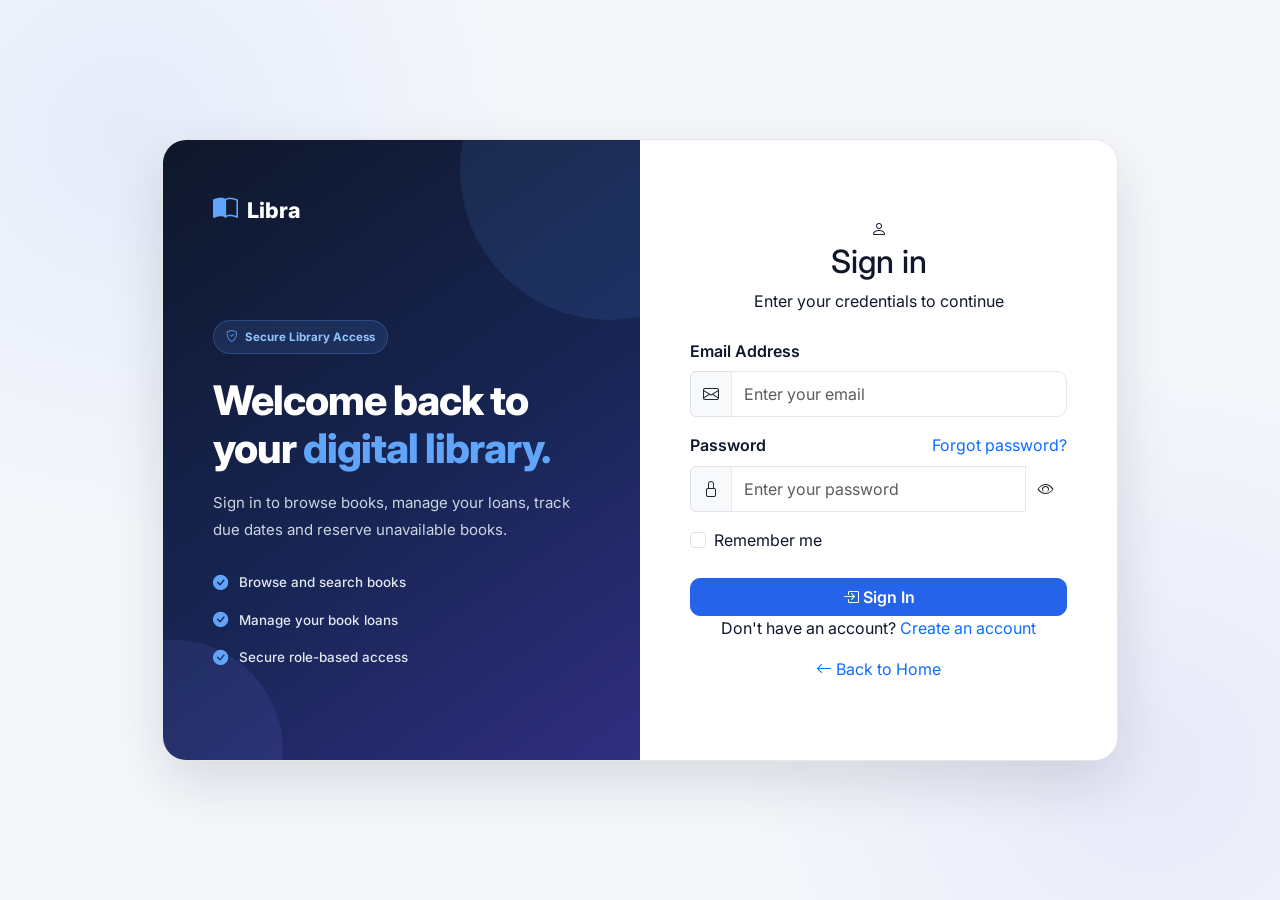
==== commit 368fd6e7: "Complete library management features and UI updates" ====
--- a/frontend/admin-dashboard.html
+++ b/frontend/admin-dashboard.html
@@ -1,70 +1,275 @@
 <!DOCTYPE html>
 
-<html lang="en">
+<html lang="en"*>
 
 <head>
 
-    <meta charset="UTF-8">
-
-    <meta name="viewport"
-          content="width=device-width, initial-scale=1.0">
+    <meta charset="UTF-8"*>
+
+    <meta name="viewport"* content="width=device-width, initial-scale=1.0"*>
 
     <title>Admin Dashboard | Digital Library</title>
 
     <!-- Bootstrap -->
+
     <link
-        href="https://cdn.jsdelivr.net/npm/bootstrap@5.3.3/dist/css/bootstrap.min.css"
-        rel="stylesheet">
+
+        href="https://cdn.jsdelivr.net/npm/bootstrap@5.3.3/dist/css/bootstrap.min.css"*
+
+        rel="stylesheet"*
+
+    >
 
     <!-- Bootstrap Icons -->
+
     <link
-        href="https://cdn.jsdelivr.net/npm/bootstrap-icons@1.11.3/font/bootstrap-icons.css"
-        rel="stylesheet">
+
+        rel="stylesheet"*
+
+        href="https://cdn.jsdelivr.net/npm/bootstrap-icons@1.11.3/font/bootstrap-icons.min.css"*
+
+    >
 
     <!-- Google Font -->
+
     <link
-        href="https://fonts.googleapis.com/css2?family=Inter:wght@400;500;600;700;800&display=swap"
-        rel="stylesheet">
-
-    <!-- Project CSS -->
-    <link rel="stylesheet" href="css/style.css">
+
+        href="https://fonts.googleapis.com/css2?family=Inter:wght@400;500;600;700;800&display=swap"*
+
+        rel="stylesheet"*
+
+    >
+
+    <!-- Main CSS -->
+
+    <link rel="stylesheet"* href="css/style.css"*>
+
+
+<style>
+body.admin-dashboard-page{
+    margin:0;
+    font-family:"Inter",sans-serif;
+    background:#f1f5f9;
+    color:#0f172a;
+    overflow-x:hidden;
+}
+body.admin-dashboard-page .admin-navbar{
+    background:#0f172a!important;
+    min-height:72px;
+    box-shadow:0 4px 18px rgba(15,23,42,.18);
+}
+body.admin-dashboard-page .admin-navbar .container{max-width:1176px}
+body.admin-dashboard-page .admin-navbar .navbar-brand{
+    color:#fff!important;font-size:1.35rem;font-weight:800;
+    text-decoration:none;display:flex;align-items:center;gap:7px;
+}
+body.admin-dashboard-page .admin-navbar .navbar-brand i{font-size:1.35rem}
+body.admin-dashboard-page .admin-badge{
+    display:inline-flex;align-items:center;gap:7px;padding:9px 14px;
+    border:1px solid #334155;border-radius:10px;background:#1e293b;
+    color:#cbd5e1;font-size:.85rem;font-weight:700;
+}
+body.admin-dashboard-page .logout-btn{border-radius:9px;padding:8px 15px;font-weight:700}
+
+body.admin-dashboard-page .dashboard-container{
+    max-width:1176px;margin:0 auto;padding:34px 24px 50px;
+}
+
+body.admin-dashboard-page .admin-welcome-section{
+    position:relative;overflow:hidden;min-height:230px;padding:42px 48px;
+    margin-bottom:34px;border-radius:20px;
+    background:linear-gradient(135deg,#0f172a 0%,#1e3a8a 52%,#4c1d95 100%);
+    box-shadow:0 16px 35px rgba(15,23,42,.18);
+}
+body.admin-dashboard-page .admin-welcome-section:before{
+    content:"";position:absolute;width:260px;height:260px;right:-80px;top:-120px;
+    border-radius:50%;background:rgba(255,255,255,.08);
+}
+body.admin-dashboard-page .admin-welcome-section:after{
+    content:"";position:absolute;width:180px;height:180px;right:150px;bottom:-125px;
+    border-radius:50%;background:rgba(96,165,250,.14);
+}
+body.admin-dashboard-page .welcome-content{
+    position:relative;z-index:2;display:flex;align-items:center;
+    justify-content:space-between;min-height:145px;
+}
+body.admin-dashboard-page .welcome-label,
+body.admin-dashboard-page .section-label{
+    display:inline-flex;align-items:center;gap:7px;color:#93c5fd;
+    font-size:.78rem;font-weight:800;letter-spacing:.12em;
+}
+body.admin-dashboard-page .welcome-text h1{
+    margin:10px 0;color:#fff;font-size:clamp(2rem,4vw,2.8rem);
+    line-height:1.15;font-weight:800;
+}
+body.admin-dashboard-page .welcome-text p{
+    max-width:680px;margin:0;color:#cbd5e1;font-size:.98rem;line-height:1.7;
+}
+body.admin-dashboard-page .welcome-icon{
+    width:105px;height:105px;flex:0 0 105px;display:flex;
+    align-items:center;justify-content:center;border:1px solid rgba(255,255,255,.14);
+    border-radius:28px;background:rgba(255,255,255,.09);color:#bfdbfe;font-size:3.2rem;
+}
+
+body.admin-dashboard-page .statistics-section{margin-bottom:42px}
+body.admin-dashboard-page .admin-stat-card{
+    min-height:155px;display:flex;align-items:center;gap:18px;padding:25px;
+    border:1px solid #e2e8f0;border-radius:18px;background:#fff;
+    box-shadow:0 8px 24px rgba(15,23,42,.07);
+    transition:transform .2s ease,box-shadow .2s ease;
+}
+body.admin-dashboard-page .admin-stat-card:hover{
+    transform:translateY(-3px);box-shadow:0 14px 30px rgba(15,23,42,.11);
+}
+body.admin-dashboard-page .stat-icon{
+    width:58px;height:58px;flex:0 0 58px;display:flex;
+    align-items:center;justify-content:center;border-radius:16px;font-size:1.55rem;
+}
+body.admin-dashboard-page .books-stat .stat-icon{background:#dbeafe;color:#2563eb}
+body.admin-dashboard-page .members-stat .stat-icon{background:#ede9fe;color:#7c3aed}
+body.admin-dashboard-page .issued-stat .stat-icon{background:#dcfce7;color:#16a34a}
+body.admin-dashboard-page .fines-stat .stat-icon{background:#ffedd5;color:#ea580c}
+body.admin-dashboard-page .stat-content{min-width:0}
+body.admin-dashboard-page .stat-label{
+    display:block;margin-bottom:5px;color:#64748b;font-size:.84rem;font-weight:700;
+}
+body.admin-dashboard-page .stat-content h2{
+    margin:0;color:#0f172a;font-size:2rem;line-height:1.15;font-weight:800;
+}
+body.admin-dashboard-page .stat-description{
+    display:block;margin-top:5px;color:#94a3b8;font-size:.76rem;
+}
+
+body.admin-dashboard-page .management-section,
+body.admin-dashboard-page .quick-links-section{margin-bottom:45px}
+body.admin-dashboard-page .section-heading{margin-bottom:22px}
+body.admin-dashboard-page .section-heading h2{
+    margin:7px 0 5px;color:#0f172a;font-size:1.8rem;font-weight:800;
+}
+body.admin-dashboard-page .section-heading p{
+    margin:0;color:#64748b;font-size:.94rem;
+}
+
+body.admin-dashboard-page .management-card{
+    position:relative;min-height:245px;display:block;padding:27px;overflow:hidden;
+    border:1px solid #e2e8f0;border-radius:19px;background:#fff;color:inherit;
+    text-decoration:none;box-shadow:0 8px 24px rgba(15,23,42,.06);
+    transition:transform .2s ease,box-shadow .2s ease;
+}
+body.admin-dashboard-page .management-card:hover{
+    transform:translateY(-5px);color:inherit;
+    box-shadow:0 16px 34px rgba(15,23,42,.12);
+}
+body.admin-dashboard-page .management-icon{
+    width:56px;height:56px;display:flex;align-items:center;justify-content:center;
+    margin-bottom:19px;border-radius:15px;font-size:1.5rem;
+}
+body.admin-dashboard-page .books-management .management-icon{background:#dbeafe;color:#2563eb}
+body.admin-dashboard-page .issued-management .management-icon{background:#dcfce7;color:#16a34a}
+body.admin-dashboard-page .members-management .management-icon{background:#ede9fe;color:#7c3aed}
+body.admin-dashboard-page .fines-management .management-icon{background:#ffedd5;color:#ea580c}
+body.admin-dashboard-page .queries-management .management-icon{background:#fce7f3;color:#db2777}
+body.admin-dashboard-page .bookings-management .management-icon{background:#cffafe;color:#0891b2}
+body.admin-dashboard-page .management-content h3{
+    margin:0 0 9px;color:#0f172a;font-size:1.22rem;font-weight:800;
+}
+body.admin-dashboard-page .management-content p{
+    min-height:52px;margin:0 0 18px;color:#64748b;font-size:.88rem;line-height:1.6;
+}
+body.admin-dashboard-page .management-link{
+    display:inline-flex;align-items:center;gap:7px;color:#2563eb;
+    font-size:.86rem;font-weight:800;
+}
+
+body.admin-dashboard-page .quick-links-grid{
+    display:grid;grid-template-columns:repeat(2,minmax(0,1fr));gap:15px;
+}
+body.admin-dashboard-page .quick-link-card{
+    display:flex;align-items:center;gap:15px;padding:18px 20px;
+    border:1px solid #e2e8f0;border-radius:15px;background:#fff;color:inherit;
+    text-decoration:none;box-shadow:0 6px 18px rgba(15,23,42,.05);
+    transition:transform .2s ease,box-shadow .2s ease;
+}
+body.admin-dashboard-page .quick-link-card:hover{
+    transform:translateY(-2px);color:inherit;
+    box-shadow:0 12px 25px rgba(15,23,42,.09);
+}
+body.admin-dashboard-page .quick-link-icon{
+    width:45px;height:45px;flex:0 0 45px;display:flex;
+    align-items:center;justify-content:center;border-radius:12px;
+    background:#eff6ff;color:#2563eb;font-size:1.1rem;
+}
+body.admin-dashboard-page .quick-link-card h4{
+    margin:0 0 3px;color:#0f172a;font-size:.94rem;font-weight:800;
+}
+body.admin-dashboard-page .quick-link-card span{color:#94a3b8;font-size:.78rem}
+body.admin-dashboard-page .quick-link-card>i:last-child{
+    margin-left:auto;color:#94a3b8;
+}
+
+body.admin-dashboard-page .admin-footer{
+    padding:32px 20px;background:#0f172a;color:#94a3b8;
+}
+body.admin-dashboard-page .admin-footer-content{text-align:center}
+body.admin-dashboard-page .admin-footer-brand{
+    display:inline-flex;align-items:center;gap:7px;margin-bottom:7px;
+    color:#fff;font-size:1.05rem;font-weight:800;
+}
+body.admin-dashboard-page .admin-footer p{
+    margin:0 0 6px;color:#94a3b8;font-size:.84rem;
+}
+body.admin-dashboard-page .admin-footer small{color:#64748b;font-size:.74rem}
+
+@media(max-width:767.98px){
+    body.admin-dashboard-page .admin-badge{display:none}
+    body.admin-dashboard-page .dashboard-container{padding:22px 15px 35px}
+    body.admin-dashboard-page .admin-welcome-section{padding:30px 25px}
+    body.admin-dashboard-page .welcome-content{display:block}
+    body.admin-dashboard-page .welcome-icon{display:none}
+    body.admin-dashboard-page .welcome-text h1{font-size:1.9rem}
+    body.admin-dashboard-page .quick-links-grid{grid-template-columns:1fr}
+}
+</style>
 
 </head>
 
-<body>
-
-```
-<!-- ================= NAVBAR ================= -->
-
-<nav class="navbar admin-navbar">
-
-    <div class="container">
-
-        <a href="admin-dashboard.html" class="brand">
-
-            <i class="bi bi-book-half"></i>
-
-            Digital Library
+<body class="admin-dashboard-page"*>
+
+<!-- ========================= NAVBAR ========================= -->
+
+<nav class="navbar navbar-expand-lg admin-navbar"*>
+
+    <div class="container"*>
+
+        <a class="navbar-brand"* href="admin-dashboard.html"*>
+
+            <i class="bi bi-book-half"*></i>
+
+            <span>Digital Library</span>
 
         </a>
 
-
-        <div class="d-flex align-items-center gap-3">
-
-            <span class="admin-badge">
-
-                <i class="bi bi-shield-lock"></i>
+        <div class="d-flex align-items-center gap-3"*>
+
+            <span class="admin-badge"*>
+
+                <i class="bi bi-shield-lock-fill"*></i>
 
                 Administrator
 
             </span>
 
-
             <button
-                class="logout-btn"
-                onclick="logout()">
-
-                <i class="bi bi-box-arrow-right"></i>
+
+                type="button"*
+
+                class="btn btn-outline-light btn-sm logout-btn"*
+
+                id="logoutBtn"*
+
+            >
+
+                <i class="bi bi-box-arrow-right"*></i>
 
                 Logout
 
@@ -77,524 +282,1327 @@
 </nav>
 
 
-<!-- ================= MAIN ================= -->
-
-<main class="dashboard-container">
-
-    <div class="container">
-
-
-        <!-- ================= WELCOME ================= -->
-
-        <div>
-
-            <h1 class="welcome-title">
-
-                Admin Dashboard
-
-            </h1>
-
-            <p class="welcome-text">
-
-                Manage books, members, loans, fines and library queries from one place.
+
+<!-- ========================= MAIN ========================= -->
+
+<main class="dashboard-container"*>
+
+    <!-- ========================= WELCOME SECTION ========================= -->
+
+    <section class="admin-welcome-section"*>
+
+        <div class="welcome-content"*>
+
+            <div class="welcome-text"*>
+
+                <div class="welcome-label"*>
+
+                    <i class="bi bi-speedometer2"*></i>
+
+                    ADMINISTRATION
+
+                </div>
+
+                <h1>
+
+                    Welcome back, Administrator
+
+                </h1>
+
+                <p>
+
+                    Manage your digital library, members, books,
+
+                    loans and other library activities from one place.
+
+                </p>
+
+            </div>
+
+            <div class="welcome-icon"*>
+
+                <i class="bi bi-building"*></i>
+
+            </div>
+
+        </div>
+
+    </section>
+
+
+
+    <!-- ========================= STATISTICS ========================= -->
+
+    <section class="statistics-section"*>
+
+        <div class="row g-4"*>
+
+            <!-- Total Books -->
+
+            <div class="col-md-6 col-xl-3"*>
+
+                <div class="admin-stat-card books-stat"*>
+
+                    <div class="stat-icon"*>
+
+                        <i class="bi bi-book-fill"*></i>
+
+                    </div>
+
+                    <div class="stat-content"*>
+
+                        <span class="stat-label"*>
+
+                            Total Books
+
+                        </span>
+
+                        <h2 id="totalBooks"*>
+
+                            0
+
+                        </h2>
+
+                        <span class="stat-description"*>
+
+                            Books in catalogue
+
+                        </span>
+
+                    </div>
+
+                </div>
+
+            </div>
+
+
+
+            <!-- Registered Members -->
+
+            <div class="col-md-6 col-xl-3"*>
+
+                <div class="admin-stat-card members-stat"*>
+
+                    <div class="stat-icon"*>
+
+                        <i class="bi bi-people-fill"*></i>
+
+                    </div>
+
+                    <div class="stat-content"*>
+
+                        <span class="stat-label"*>
+
+                            Registered Members
+
+                        </span>
+
+                        <h2 id="totalMembers"*>
+
+                            0
+
+                        </h2>
+
+                        <span class="stat-description"*>
+
+                            Active library members
+
+                        </span>
+
+                    </div>
+
+                </div>
+
+            </div>
+
+
+
+            <!-- Issued Books -->
+
+            <div class="col-md-6 col-xl-3"*>
+
+                <div class="admin-stat-card issued-stat"*>
+
+                    <div class="stat-icon"*>
+
+                        <i class="bi bi-journal-arrow-up"*></i>
+
+                    </div>
+
+                    <div class="stat-content"*>
+
+                        <span class="stat-label"*>
+
+                            Issued Books
+
+                        </span>
+
+                        <h2 id="issuedBooks"*>
+
+                            0
+
+                        </h2>
+
+                        <span class="stat-description"*>
+
+                            Currently issued
+
+                        </span>
+
+                    </div>
+
+                </div>
+
+            </div>
+
+
+
+            <!-- Pending Fines -->
+
+            <div class="col-md-6 col-xl-3"*>
+
+                <div class="admin-stat-card fines-stat"*>
+
+                    <div class="stat-icon"*>
+
+                        <i class="bi bi-currency-rupee"*></i>
+
+                    </div>
+
+                    <div class="stat-content"*>
+
+                        <span class="stat-label"*>
+
+                            Pending Fines
+
+                        </span>
+
+                        <h2 id="pendingFines"*>
+
+                            ₹0
+
+                        </h2>
+
+                        <span class="stat-description"*>
+
+                            Outstanding amount
+
+                        </span>
+
+                    </div>
+
+                </div>
+
+            </div>
+
+        </div>
+
+    </section>
+
+
+
+    <!-- ========================= MANAGEMENT ========================= -->
+
+    <section class="management-section"*>
+
+        <div class="section-heading"*>
+
+            <div>
+
+                <span class="section-label"*>
+
+                    <i class="bi bi-grid-fill"*></i>
+
+                    LIBRARY MANAGEMENT
+
+                </span>
+
+                <h2>
+
+                    Manage Library
+
+                </h2>
+
+                <p>
+
+                    Access and manage all major library operations.
+
+                </p>
+
+            </div>
+
+        </div>
+
+
+
+        <div class="row g-4"*>
+
+            <!-- Manage Books -->
+
+            <div class="col-md-6 col-xl-4"*>
+
+                <a
+
+                    href="admin-books.html"*
+
+                    class="management-card books-management"*
+
+                >
+
+                    <div class="management-icon"*>
+
+                        <i class="bi bi-book-fill"*></i>
+
+                    </div>
+
+                    <div class="management-content"*>
+
+                        <h3>
+
+                            Manage Books
+
+                        </h3>
+
+                        <p>
+
+                            Add, edit, delete and manage books
+
+                            in the library catalogue.
+
+                        </p>
+
+                        <span class="management-link"*>
+
+                            Open Books
+
+                            <i class="bi bi-arrow-right"*></i>
+
+                        </span>
+
+                    </div>
+
+                </a>
+
+            </div>
+
+
+
+            <!-- Issued Books -->
+
+            <div class="col-md-6 col-xl-4"*>
+
+                <a
+
+                    href="admin-issued-books.html"*
+
+                    class="management-card issued-management"*
+
+                >
+
+                    <div class="management-icon"*>
+
+                        <i class="bi bi-journal-arrow-up"*></i>
+
+                    </div>
+
+                    <div class="management-content"*>
+
+                        <h3>
+
+                            Issued Books
+
+                        </h3>
+
+                        <p>
+
+                            View currently issued books,
+
+                            members and due dates.
+
+                        </p>
+
+                        <span class="management-link"*>
+
+                            View Issued Books
+
+                            <i class="bi bi-arrow-right"*></i>
+
+                        </span>
+
+                    </div>
+
+                </a>
+
+            </div>
+
+
+
+            <!-- Manage Members -->
+
+            <div class="col-md-6 col-xl-4"*>
+
+                <a
+
+                    href="admin-users.html"*
+
+                    class="management-card members-management"*
+
+                >
+
+                    <div class="management-icon"*>
+
+                        <i class="bi bi-people-fill"*></i>
+
+                    </div>
+
+                    <div class="management-content"*>
+
+                        <h3>
+
+                            Manage Members
+
+                        </h3>
+
+                        <p>
+
+                            View registered users and
+
+                            manage library members.
+
+                        </p>
+
+                        <span class="management-link"*>
+
+                            View Members
+
+                            <i class="bi bi-arrow-right"*></i>
+
+                        </span>
+
+                    </div>
+
+                </a>
+
+            </div>
+
+
+
+            <!-- Fines -->
+
+            <div class="col-md-6 col-xl-4"*>
+
+                <a
+
+                    href="admin-fines.html"*
+
+                    class="management-card fines-management"*
+
+                >
+
+                    <div class="management-icon"*>
+
+                        <i class="bi bi-cash-coin"*></i>
+
+                    </div>
+
+                    <div class="management-content"*>
+
+                        <h3>
+
+                            Manage Fines
+
+                        </h3>
+
+                        <p>
+
+                            View overdue fines and
+
+                            update payment status.
+
+                        </p>
+
+                        <span class="management-link"*>
+
+                            Manage Fines
+
+                            <i class="bi bi-arrow-right"*></i>
+
+                        </span>
+
+                    </div>
+
+                </a>
+
+            </div>
+
+
+
+            <!-- Queries -->
+
+            <div class="col-md-6 col-xl-4"*>
+
+                <a
+
+                    href="admin-queries.html"*
+
+                    class="management-card queries-management"*
+
+                >
+
+                    <div class="management-icon"*>
+
+                        <i class="bi bi-chat-left-text-fill"*></i>
+
+                    </div>
+
+                    <div class="management-content"*>
+
+                        <h3>
+
+                            Member Queries
+
+                        </h3>
+
+                        <p>
+
+                            View and manage questions
+
+                            submitted by members.
+
+                        </p>
+
+                        <span class="management-link"*>
+
+                            View Queries
+
+                            <i class="bi bi-arrow-right"*></i>
+
+                        </span>
+
+                    </div>
+
+                </a>
+
+            </div>
+
+
+
+            <!-- Bookings -->
+
+            <div class="col-md-6 col-xl-4"*>
+
+                <a
+
+                    href="admin-bookings.html"*
+
+                    class="management-card bookings-management"*
+
+                >
+
+                    <div class="management-icon"*>
+
+                        <i class="bi bi-calendar-check-fill"*></i>
+
+                    </div>
+
+                    <div class="management-content"*>
+
+                        <h3>
+
+                            Advance Bookings
+
+                        </h3>
+
+                        <p>
+
+                            View members waiting for
+
+                            currently unavailable books.
+
+                        </p>
+
+                        <span class="management-link"*>
+
+                            View Bookings
+
+                            <i class="bi bi-arrow-right"*></i>
+
+                        </span>
+
+                    </div>
+
+                </a>
+
+            </div>
+
+        </div>
+
+    </section>
+
+
+
+    <!-- ========================= QUICK LINKS ========================= -->
+
+    <section class="quick-links-section"*>
+
+        <div class="section-heading"*>
+
+            <div>
+
+                <span class="section-label"*>
+
+                    <i class="bi bi-lightning-fill"*></i>
+
+                    QUICK ACCESS
+
+                </span>
+
+                <h2>
+
+                    Quick Links
+
+                </h2>
+
+                <p>
+
+                    Frequently used library administration pages.
+
+                </p>
+
+            </div>
+
+        </div>
+
+
+
+        <div class="quick-links-grid"*>
+
+            <a href="books.html"* class="quick-link-card"*>
+
+                <div class="quick-link-icon"*>
+
+                    <i class="bi bi-search"*></i>
+
+                </div>
+
+                <div>
+
+                    <h4>
+
+                        Browse Catalogue
+
+                    </h4>
+
+                    <span>
+
+                        View library catalogue
+
+                    </span>
+
+                </div>
+
+                <i class="bi bi-arrow-up-right"*></i>
+
+            </a>
+
+
+
+            <a href="admin-books.html"* class="quick-link-card"*>
+
+                <div class="quick-link-icon"*>
+
+                    <i class="bi bi-plus-circle-fill"*></i>
+
+                </div>
+
+                <div>
+
+                    <h4>
+
+                        Add New Book
+
+                    </h4>
+
+                    <span>
+
+                        Add a book to catalogue
+
+                    </span>
+
+                </div>
+
+                <i class="bi bi-arrow-up-right"*></i>
+
+            </a>
+
+
+
+            <a href="admin-users.html"* class="quick-link-card"*>
+
+                <div class="quick-link-icon"*>
+
+                    <i class="bi bi-person-lines-fill"*></i>
+
+                </div>
+
+                <div>
+
+                    <h4>
+
+                        Members
+
+                    </h4>
+
+                    <span>
+
+                        View registered members
+
+                    </span>
+
+                </div>
+
+                <i class="bi bi-arrow-up-right"*></i>
+
+            </a>
+
+
+
+            <a href="admin-queries.html"* class="quick-link-card"*>
+
+                <div class="quick-link-icon"*>
+
+                    <i class="bi bi-envelope-fill"*></i>
+
+                </div>
+
+                <div>
+
+                    <h4>
+
+                        Member Queries
+
+                    </h4>
+
+                    <span>
+
+                        Check submitted queries
+
+                    </span>
+
+                </div>
+
+                <i class="bi bi-arrow-up-right"*></i>
+
+            </a>
+
+        </div>
+
+    </section>
+
+</main>
+
+
+
+<!-- ========================= FOOTER ========================= -->
+
+<footer class="admin-footer"*>
+
+    <div class="container"*>
+
+        <div class="admin-footer-content"*>
+
+            <div class="admin-footer-brand"*>
+
+                <i class="bi bi-book-half"*></i>
+
+                <span>
+
+                    Digital Library
+
+                </span>
+
+            </div>
+
+            <p>
+
+                Smart digital library management.
 
             </p>
 
+            <small>
+
+                © 2026 Digital Library. All rights reserved.
+
+            </small>
+
         </div>
 
-
-        <!-- ================= STATISTICS ================= -->
-
-        <div class="row g-4">
-
-
-            <!-- TOTAL BOOKS -->
-
-            <div class="col-12 col-md-6 col-lg-3">
-
-                <div class="stat-card">
-
-                    <div class="stat-icon">
-
-                        <i class="bi bi-book"></i>
-
-                    </div>
-
-                    <div
-                        id="totalBooks"
-                        class="stat-number">
-
-                        0
-
-                    </div>
-
-                    <div class="stat-label">
-
-                        Total Books
-
-                    </div>
-
-                </div>
-
-            </div>
-
-
-            <!-- TOTAL MEMBERS -->
-
-            <div class="col-12 col-md-6 col-lg-3">
-
-                <div class="stat-card">
-
-                    <div class="stat-icon">
-
-                        <i class="bi bi-people"></i>
-
-                    </div>
-
-                    <div
-                        id="totalMembers"
-                        class="stat-number">
-
-                        0
-
-                    </div>
-
-                    <div class="stat-label">
-
-                        Registered Members
-
-                    </div>
-
-                </div>
-
-            </div>
-
-
-            <!-- ISSUED BOOKS -->
-
-            <div class="col-12 col-md-6 col-lg-3">
-
-                <div class="stat-card">
-
-                    <div class="stat-icon">
-
-                        <i class="bi bi-journal-check"></i>
-
-                    </div>
-
-                    <div
-                        id="issuedBooks"
-                        class="stat-number">
-
-                        0
-
-                    </div>
-
-                    <div class="stat-label">
-
-                        Issued Books
-
-                    </div>
-
-                </div>
-
-            </div>
-
-
-            <!-- PENDING FINES -->
-
-            <div class="col-12 col-md-6 col-lg-3">
-
-                <div class="stat-card">
-
-                    <div class="stat-icon">
-
-                        <i class="bi bi-currency-rupee"></i>
-
-                    </div>
-
-                    <div
-                        id="pendingFines"
-                        class="stat-number">
-
-                        ₹0
-
-                    </div>
-
-                    <div class="stat-label">
-
-                        Pending Fines
-
-                    </div>
-
-                </div>
-
-            </div>
-
-        </div>
-
-
-        <!-- ================= MANAGEMENT ================= -->
-
-        <section class="dashboard-section">
-
-            <h2 class="section-title">
-
-                Library Management
-
-            </h2>
-
-            <p class="section-description">
-
-                Manage the main components of the digital library system.
-
-            </p>
-
-
-            <div class="row g-4">
-
-
-                <!-- BOOKS -->
-
-                <div class="col-12 col-md-6 col-lg-4">
-
-                    <a
-                        href="admin-books.html"
-                        class="action-card">
-
-                        <div class="action-icon">
-
-                            <i class="bi bi-book"></i>
-
-                        </div>
-
-                        <div class="action-title">
-
-                            Manage Books
-
-                        </div>
-
-                        <p class="action-description">
-
-                            Add, edit, delete and manage book quantities.
-
-                        </p>
-
-                    </a>
-
-                </div>
-
-
-                <!-- ISSUED BOOKS -->
-
-                <div class="col-12 col-md-6 col-lg-4">
-
-                    <a
-                        href="admin-issued-books.html"
-                        class="action-card">
-
-                        <div class="action-icon">
-
-                            <i class="bi bi-journal-arrow-up"></i>
-
-                        </div>
-
-                        <div class="action-title">
-
-                            Issued Books
-
-                        </div>
-
-                        <p class="action-description">
-
-                            View issued books, due dates and return information.
-
-                        </p>
-
-                    </a>
-
-                </div>
-
-
-                <!-- MEMBERS -->
-
-                <div class="col-12 col-md-6 col-lg-4">
-
-                    <a
-                        href="admin-users.html"
-                        class="action-card">
-
-                        <div class="action-icon">
-
-                            <i class="bi bi-people"></i>
-
-                        </div>
-
-                        <div class="action-title">
-
-                            Manage Members
-
-                        </div>
-
-                        <p class="action-description">
-
-                            View and manage registered library members.
-
-                        </p>
-
-                    </a>
-
-                </div>
-
-
-                <!-- FINES -->
-
-                <div class="col-12 col-md-6 col-lg-4">
-
-                    <a
-                        href="admin-fines.html"
-                        class="action-card">
-
-                        <div class="action-icon">
-
-                            <i class="bi bi-cash-coin"></i>
-
-                        </div>
-
-                        <div class="action-title">
-
-                            Manage Fines
-
-                        </div>
-
-                        <p class="action-description">
-
-                            View outstanding fines and mark fines as paid.
-
-                        </p>
-
-                    </a>
-
-                </div>
-
-
-                <!-- QUERIES -->
-
-                <div class="col-12 col-md-6 col-lg-4">
-
-                    <a
-                        href="admin-queries.html"
-                        class="action-card">
-
-                        <div class="action-icon">
-
-                            <i class="bi bi-chat-left-text"></i>
-
-                        </div>
-
-                        <div class="action-title">
-
-                            Member Queries
-
-                        </div>
-
-                        <p class="action-description">
-
-                            View and resolve questions submitted by members.
-
-                        </p>
-
-                    </a>
-
-                </div>
-
-
-                <!-- BOOKINGS -->
-
-                <div class="col-12 col-md-6 col-lg-4">
-
-                    <a
-                        href="admin-bookings.html"
-                        class="action-card">
-
-                        <div class="action-icon">
-
-                            <i class="bi bi-calendar-check"></i>
-
-                        </div>
-
-                        <div class="action-title">
-
-                            Advance Bookings
-
-                        </div>
-
-                        <p class="action-description">
-
-                            Monitor advance reservations for unavailable books.
-
-                        </p>
-
-                    </a>
-
-                </div>
-
-            </div>
-
-        </section>
-
-
-        <!-- ================= QUICK LINKS ================= -->
-
-        <section class="dashboard-section">
-
-            <h2 class="section-title">
-
-                Quick Links
-
-            </h2>
-
-            <p class="section-description">
-
-                Frequently used library operations.
-
-            </p>
-
-
-            <!-- BROWSE CATALOGUE -->
-
-            <a
-                href="books.html"
-                class="quick-link">
-
-                <i class="bi bi-search"></i>
-
-                Browse Library Catalogue
-
-            </a>
-
-
-            <!-- REGISTERED MEMBERS -->
-
-            <a
-                href="admin-users.html"
-                class="quick-link">
-
-                <i class="bi bi-person-lines-fill"></i>
-
-                View Registered Members
-
-            </a>
-
-
-            <!-- ISSUED BOOKS -->
-
-            <a
-                href="admin-issued-books.html"
-                class="quick-link">
-
-                <i class="bi bi-receipt"></i>
-
-                Review Issued Books
-
-            </a>
-
-
-            <!-- FINES -->
-
-            <a
-                href="admin-fines.html"
-                class="quick-link">
-
-                <i class="bi bi-cash-coin"></i>
-
-                Review Fines
-
-            </a>
-
-
-            <!-- MEMBER QUERIES -->
-
-            <a
-                href="admin-queries.html"
-                class="quick-link">
-
-                <i class="bi bi-chat-dots"></i>
-
-                View Member Queries
-
-            </a>
-
-
-            <!-- ADVANCE BOOKINGS -->
-
-            <a
-                href="admin-bookings.html"
-                class="quick-link">
-
-                <i class="bi bi-calendar-check"></i>
-
-                View Advance Bookings
-
-            </a>
-
-        </section>
-
     </div>
 
-</main>
-
-
-<!-- ================= FOOTER ================= -->
-
-<footer class="admin-footer">
-
-    <div class="container">
-
-        <strong>
-
-            Digital Library Management System
-
-        </strong>
-
-        <br>
-
-        © 2026 Digital Library. All rights reserved.
-
-    </div>
-
 </footer>
 
 
-<!-- ================= JAVASCRIPT ================= -->
+
+<!-- ========================= BOOTSTRAP JS ========================= -->
+
+<script
+
+    src="https://cdn.jsdelivr.net/npm/bootstrap@5.3.3/dist/js/bootstrap.bundle.min.js"*>
+
+</script>
+
+
+
+<!-- ========================= DASHBOARD JAVASCRIPT ========================= -->
 
 <script>
 
-    function logout() {
-
-        localStorage.removeItem("token");
-        localStorage.removeItem("role");
-        localStorage.removeItem("userName");
-        localStorage.removeItem("userEmail");
-
-        sessionStorage.removeItem("token");
-        sessionStorage.removeItem("role");
-        sessionStorage.removeItem("userName");
-        sessionStorage.removeItem("userEmail");
+const API_BASE_URL = "http://localhost:8080";
+
+
+
+// ======================================================
+
+// GET JWT TOKEN
+
+// ======================================================
+
+function getToken() {
+
+    return (
+
+        localStorage.getItem("token") ||
+
+        sessionStorage.getItem("token")
+
+    );
+
+}
+
+
+
+// ======================================================
+
+// FETCH WITH AUTHORIZATION
+
+// ======================================================
+
+async function fetchWithAuth(url) {
+
+    const token = getToken();
+
+    if (!token) {
+
+        throw new Error("Authentication token not found.");
+
+    }
+
+    const response = await fetch(url, {
+
+        method: "GET",
+
+        headers: {
+
+            "Authorization": "Bearer " + token,
+
+            "Content-Type": "application/json"
+
+        }
+
+    });
+
+    if (response.status === 401) {
+
+        throw new Error("Unauthorized. Please login again.");
+
+    }
+
+    if (response.status === 403) {
+
+        throw new Error("You are not authorized to access this data.");
+
+    }
+
+    if (!response.ok) {
+
+        throw new Error(
+
+            "Request failed with status " + response.status
+
+        );
+
+    }
+
+    return await response.json();
+
+}
+
+
+
+// ======================================================
+
+// LOAD TOTAL BOOKS
+
+// ======================================================
+
+async function loadTotalBooks() {
+
+    try {
+
+        const books = await fetchWithAuth(
+
+            API_BASE_URL + "/api/books"
+
+        );
+
+        const totalBooksElement =
+
+            document.getElementById("totalBooks");
+
+        if (Array.isArray(books)) {
+
+            totalBooksElement.textContent = books.length;
+
+        } else {
+
+            totalBooksElement.textContent = "0";
+
+        }
+
+    } catch (error) {
+
+        console.error(
+
+            "Error loading total books:",
+
+            error
+
+        );
+
+        document.getElementById("totalBooks").textContent = "0";
+
+    }
+
+}
+
+
+
+// ======================================================
+
+// LOAD REGISTERED MEMBERS
+
+// ======================================================
+
+async function loadTotalMembers() {
+
+    try {
+
+        const users = await fetchWithAuth(
+
+            API_BASE_URL + "/api/admin/users"
+
+        );
+
+        const totalMembersElement =
+
+            document.getElementById("totalMembers");
+
+        if (Array.isArray(users)) {
+
+            /*
+
+             * Count only USER role.
+
+             * ADMIN is not counted as a registered member.
+
+             */
+
+            const members = users.filter(function(user) {
+
+                return (
+
+                    user.role &&
+
+                    user.role.toUpperCase() === "USER"
+
+                );
+
+            });
+
+            totalMembersElement.textContent =
+
+                members.length;
+
+        } else {
+
+            totalMembersElement.textContent = "0";
+
+        }
+
+    } catch (error) {
+
+        console.error(
+
+            "Error loading registered members:",
+
+            error
+
+        );
+
+        document.getElementById("totalMembers").textContent = "0";
+
+    }
+
+}
+
+
+
+// ======================================================
+
+// LOAD CURRENTLY ISSUED BOOKS
+
+// ======================================================
+
+async function loadIssuedBooks() {
+
+    try {
+
+        /*
+
+         * IMPORTANT:
+
+         *
+
+         * The working Admin Issued Books page uses:
+
+         *
+
+         * /api/loans/issued
+
+         *
+
+         * NOT:
+
+         *
+
+         * /api/admin/loans/issued
+
+         */
+
+        const issuedBooks = await fetchWithAuth(
+
+            API_BASE_URL + "/api/loans/issued"
+
+        );
+
+        const issuedBooksElement =
+
+            document.getElementById("issuedBooks");
+
+        if (Array.isArray(issuedBooks)) {
+
+            issuedBooksElement.textContent =
+
+                issuedBooks.length;
+
+        } else {
+
+            issuedBooksElement.textContent = "0";
+
+        }
+
+    } catch (error) {
+
+        console.error(
+
+            "Error loading issued books:",
+
+            error
+
+        );
+
+        document.getElementById("issuedBooks").textContent = "0";
+
+    }
+
+}
+
+
+
+// ======================================================
+
+// LOAD PENDING FINES
+
+// ======================================================
+
+async function loadPendingFines() {
+
+    try {
+
+        /*
+
+         * The dashboard uses the admin fines endpoint.
+
+         *
+
+         * If your admin-fines.js uses a different endpoint,
+
+         * we will change ONLY this section after checking
+
+         * that working file.
+
+         */
+
+        const fines = await fetchWithAuth(
+
+            API_BASE_URL + "/api/admin/loans/fines"
+
+        );
+
+        const pendingFinesElement =
+
+            document.getElementById("pendingFines");
+
+        if (!Array.isArray(fines)) {
+
+            pendingFinesElement.textContent = "₹0";
+
+            return;
+
+        }
+
+
+
+        let totalPendingFine = 0;
+
+
+
+        fines.forEach(function(fine) {
+
+            /*
+
+             * Fine amount can come as:
+
+             *
+
+             * fineAmount
+
+             * or
+
+             * amount
+
+             */
+
+            let amount = 0;
+
+            if (fine.fineAmount !== undefined &&
+
+                fine.fineAmount !== null) {
+
+                amount = Number(fine.fineAmount);
+
+            } else if (
+
+                fine.amount !== undefined &&
+
+                fine.amount !== null
+
+            ) {
+
+                amount = Number(fine.amount);
+
+            }
+
+
+
+            /*
+
+             * Count only unpaid fines.
+
+             */
+
+            const isPaid =
+
+                fine.finePaid === true ||
+
+                fine.paid === true;
+
+
+
+            if (!isPaid && !isNaN(amount)) {
+
+                totalPendingFine += amount;
+
+            }
+
+        });
+
+
+
+        pendingFinesElement.textContent =
+
+            "₹" + totalPendingFine.toFixed(2);
+
+    } catch (error) {
+
+        console.error(
+
+            "Error loading pending fines:",
+
+            error
+
+        );
+
+        /*
+
+         * Do not break the dashboard if the fine
+
+         * endpoint is unavailable.
+
+         */
+
+        document.getElementById(
+
+            "pendingFines"
+
+        ).textContent = "₹0";
+
+    }
+
+}
+
+
+
+// ======================================================
+
+// LOAD ALL DASHBOARD STATISTICS
+
+// ======================================================
+
+async function loadDashboardStats() {
+
+    const token = getToken();
+
+
+
+    // ----------------------------------------------
+
+    // Check login
+
+    // ----------------------------------------------
+
+    if (!token) {
+
+        console.warn(
+
+            "No authentication token found."
+
+        );
 
         window.location.href = "login.html";
+
+        return;
+
     }
 
+
+
+    // ----------------------------------------------
+
+    // Load all dashboard data
+
+    // ----------------------------------------------
+
+    await Promise.all([
+
+        loadTotalBooks(),
+
+        loadTotalMembers(),
+
+        loadIssuedBooks(),
+
+        loadPendingFines()
+
+    ]);
+
+}
+
+
+
+// ======================================================
+
+// LOGOUT
+
+// ======================================================
+
+function logout() {
+
+    localStorage.removeItem("token");
+
+    sessionStorage.removeItem("token");
+
+    /*
+
+     * Remove any other authentication-related
+
+     * values if your frontend stores them.
+
+     */
+
+    localStorage.removeItem("role");
+
+    sessionStorage.removeItem("role");
+
+    localStorage.removeItem("user");
+
+    sessionStorage.removeItem("user");
+
+    window.location.href = "login.html";
+
+}
+
+
+
+// ======================================================
+
+// PAGE LOAD
+
+// ======================================================
+
+document.addEventListener(
+
+    "DOMContentLoaded",
+
+    function() {
+
+        loadDashboardStats();
+
+
+
+        const logoutButton =
+
+            document.getElementById("logoutBtn");
+
+
+
+        if (logoutButton) {
+
+            logoutButton.addEventListener(
+
+                "click",
+
+                logout
+
+            );
+
+        }
+
+    }
+
+);
+
 </script>
 
-
-<!-- Bootstrap JS -->
-
-<script
-    src="https://cdn.jsdelivr.net/npm/bootstrap@5.3.3/dist/js/bootstrap.bundle.min.js">
-</script>
-```
-
 </body>
 
-</html>
+</html>
--- a/frontend/css/style.css
+++ b/frontend/css/style.css
@@ -13894,3 +13894,355 @@
     position: relative;
     top: 2px;
 }
+/* =========================================================
+   ADMIN BOOKS PAGE - PROFESSIONAL STYLING
+   ========================================================= */
+
+body.admin-books-page {
+    background: #f4f7fb !important;
+    color: #0f172a !important;
+}
+
+/* ---------- NAVBAR ---------- */
+
+body.admin-books-page .navbar {
+    height: 72px !important;
+    background: #0f172a !important;
+    padding: 0 !important;
+    border: none !important;
+    box-shadow: 0 4px 18px rgba(15, 23, 42, 0.12) !important;
+}
+
+body.admin-books-page .navbar > .container {
+    height: 72px !important;
+    display: flex !important;
+    align-items: center !important;
+}
+
+body.admin-books-page .navbar-brand {
+    color: #ffffff !important;
+    font-size: 1.18rem !important;
+    font-weight: 700 !important;
+}
+
+body.admin-books-page .navbar-brand i {
+    color: #60a5fa !important;
+}
+
+body.admin-books-page .navbar-brand:hover {
+    color: #ffffff !important;
+}
+
+body.admin-books-page .navbar .nav-link {
+    color: #cbd5e1 !important;
+    font-weight: 500 !important;
+    padding: 9px 13px !important;
+    border-radius: 8px !important;
+    transition: all 0.2s ease !important;
+}
+
+body.admin-books-page .navbar .nav-link:hover {
+    color: #ffffff !important;
+    background: rgba(96, 165, 250, 0.12) !important;
+}
+
+body.admin-books-page .navbar .nav-link.active {
+    color: #ffffff !important;
+    background: rgba(96, 165, 250, 0.15) !important;
+}
+
+body.admin-books-page .navbar .btn-outline-light {
+    color: #ffffff !important;
+    border-color: #64748b !important;
+    border-radius: 9px !important;
+}
+
+body.admin-books-page .navbar .btn-outline-light:hover {
+    color: #ffffff !important;
+    background: #dc2626 !important;
+    border-color: #dc2626 !important;
+}
+
+/* ---------- MAIN CONTENT ---------- */
+
+body.admin-books-page main.container {
+    max-width: 1176px !important;
+    padding-top: 42px !important;
+    padding-bottom: 50px !important;
+}
+
+/* =========================================================
+   ADMIN BOOKS - PAGE HEADER
+   ========================================================= */
+
+body.admin-books-page .page-header {
+    position: relative !important;
+    overflow: hidden !important;
+    background: linear-gradient(
+        135deg,
+        #0f172a 0%,
+        #172554 55%,
+        #312e81 100%
+    ) !important;
+    border: none !important;
+    border-radius: 20px !important;
+    padding: 42px 50px !important;
+    margin-bottom: 30px !important;
+    box-shadow: 0 14px 35px rgba(15, 23, 42, 0.14) !important;
+}
+
+/* Decorative circles */
+
+body.admin-books-page .page-header::before {
+    content: "" !important;
+    position: absolute !important;
+    width: 240px !important;
+    height: 240px !important;
+    border-radius: 50% !important;
+    background: rgba(96, 165, 250, 0.10) !important;
+    top: -120px !important;
+    right: 80px !important;
+}
+
+body.admin-books-page .page-header::after {
+    content: "" !important;
+    position: absolute !important;
+    width: 180px !important;
+    height: 180px !important;
+    border-radius: 50% !important;
+    background: rgba(139, 92, 246, 0.10) !important;
+    bottom: -100px !important;
+    right: -30px !important;
+}
+
+/* Keep content above decorations */
+
+body.admin-books-page .page-header > div {
+    position: relative !important;
+    z-index: 2 !important;
+}
+
+/* Header title */
+
+body.admin-books-page .page-header h1 {
+    color: #ffffff !important;
+    font-size: 2.25rem !important;
+    font-weight: 700 !important;
+    letter-spacing: -0.5px !important;
+    margin-bottom: 8px !important;
+}
+
+/* Subtitle */
+
+body.admin-books-page .page-header p {
+    color: #cbd5e1 !important;
+    font-size: 0.98rem !important;
+    margin-bottom: 0 !important;
+}
+
+/* Small library-management label */
+
+body.admin-books-page .page-header > div > div:first-child::before {
+    content: "LIBRARY MANAGEMENT" !important;
+    display: inline-block !important;
+    margin-bottom: 10px !important;
+    color: #60a5fa !important;
+    font-size: 0.76rem !important;
+    font-weight: 700 !important;
+    letter-spacing: 1.4px !important;
+}
+
+/* Add Book button */
+
+body.admin-books-page .page-header .btn-primary {
+    background: #2563eb !important;
+    border: 1px solid #2563eb !important;
+    color: #ffffff !important;
+    font-weight: 600 !important;
+    border-radius: 9px !important;
+    padding: 10px 17px !important;
+    box-shadow: 0 6px 16px rgba(37, 99, 235, 0.28) !important;
+}
+
+body.admin-books-page .page-header .btn-primary:hover {
+    background: #3b82f6 !important;
+    border-color: #3b82f6 !important;
+    color: #ffffff !important;
+    transform: translateY(-1px) !important;
+}
+
+/* Refresh button */
+
+body.admin-books-page .page-header .btn-outline-primary {
+    color: #ffffff !important;
+    background: rgba(255, 255, 255, 0.06) !important;
+    border: 1px solid rgba(147, 197, 253, 0.65) !important;
+    font-weight: 600 !important;
+    border-radius: 9px !important;
+    padding: 10px 17px !important;
+}
+
+body.admin-books-page .page-header .btn-outline-primary:hover {
+    color: #ffffff !important;
+    background: rgba(96, 165, 250, 0.20) !important;
+    border-color: #60a5fa !important;
+}
+/* =========================================================
+   ADMIN BOOKS - FOOTER
+   ========================================================= */
+
+body.admin-books-page .admin-books-footer {
+    background: #0f172a !important;
+    color: #cbd5e1 !important;
+    margin-top: 20px !important;
+    padding: 30px 0 !important;
+    border-top: 1px solid rgba(148, 163, 184, 0.12) !important;
+}
+
+body.admin-books-page .admin-books-footer-content {
+    text-align: center !important;
+}
+
+body.admin-books-page .admin-books-footer-brand {
+    display: inline-flex !important;
+    align-items: center !important;
+    gap: 8px !important;
+    color: #ffffff !important;
+    font-size: 1.05rem !important;
+    font-weight: 700 !important;
+    margin-bottom: 7px !important;
+}
+
+body.admin-books-page .admin-books-footer-brand i {
+    color: #60a5fa !important;
+    font-size: 1.2rem !important;
+}
+
+body.admin-books-page .admin-books-footer-text {
+    color: #94a3b8 !important;
+    font-size: 0.88rem !important;
+    margin: 0 0 8px !important;
+}
+
+body.admin-books-page .admin-books-footer small {
+    color: #64748b !important;
+    font-size: 0.78rem !important;
+}
+
+body.dashboard-page .welcome-section {
+    margin-top: 15px !important;
+}
+
+/* User Dashboard - move welcome icon to the right */
+body.dashboard-page .welcome-section .welcome-content {
+    position: relative !important;
+    display: block !important;
+    width: 100% !important;
+}
+
+body.dashboard-page .welcome-section .welcome-text {
+    position: relative !important;
+    z-index: 2 !important;
+    padding-right: 180px !important;
+}
+
+body.dashboard-page .welcome-section .welcome-icon {
+    position: absolute !important;
+
+    left: auto !important;
+    right: 48px !important;
+    top: 50% !important;
+    bottom: auto !important;
+
+    transform: translateY(-50%) !important;
+
+    width: 105px !important;
+    height: 105px !important;
+
+    margin: 0 !important;
+
+    display: flex !important;
+    align-items: center !important;
+    justify-content: center !important;
+
+    border-radius: 28px !important;
+
+    background: rgba(255, 255, 255, 0.09) !important;
+    border: 1px solid rgba(255, 255, 255, 0.14) !important;
+
+    color: #bfdbfe !important;
+    font-size: 3.2rem !important;
+
+    z-index: 3 !important;
+}
+
+/* =========================================================
+   USER DASHBOARD - WELCOME SECTION SHAPE
+   ========================================================= */
+
+body.dashboard-page .welcome-section {
+    position: relative !important;
+    overflow: hidden !important;
+
+    /* Shape */
+    border-radius: 22px !important;
+
+    /* Size */
+    min-height: 245px !important;
+
+    /* Spacing */
+    margin-top: 20px !important;
+    margin-bottom: 35px !important;
+    padding: 42px 48px !important;
+
+    /* Professional card look */
+    box-shadow: 0 16px 35px rgba(15, 23, 42, 0.18) !important;
+
+    /* Keep the existing gradient */
+    background: linear-gradient(
+        135deg,
+        #0f172a 0%,
+        #1e3a8a 52%,
+        #4c1d95 100%
+    ) !important;
+}
+
+
+/* Decorative top-right circle */
+body.dashboard-page .welcome-section::before {
+    content: "" !important;
+
+    position: absolute !important;
+
+    width: 260px !important;
+    height: 260px !important;
+
+    right: -80px !important;
+    top: -120px !important;
+
+    border-radius: 50% !important;
+
+    background: rgba(255, 255, 255, 0.08) !important;
+
+    pointer-events: none !important;
+}
+
+
+/* Decorative bottom-left circle */
+body.dashboard-page .welcome-section::after {
+    content: "" !important;
+
+    position: absolute !important;
+
+    width: 180px !important;
+    height: 180px !important;
+
+    left: -70px !important;
+    bottom: -120px !important;
+
+    border-radius: 50% !important;
+
+    background: rgba(96, 165, 250, 0.14) !important;
+
+    pointer-events: none !important;
+}
